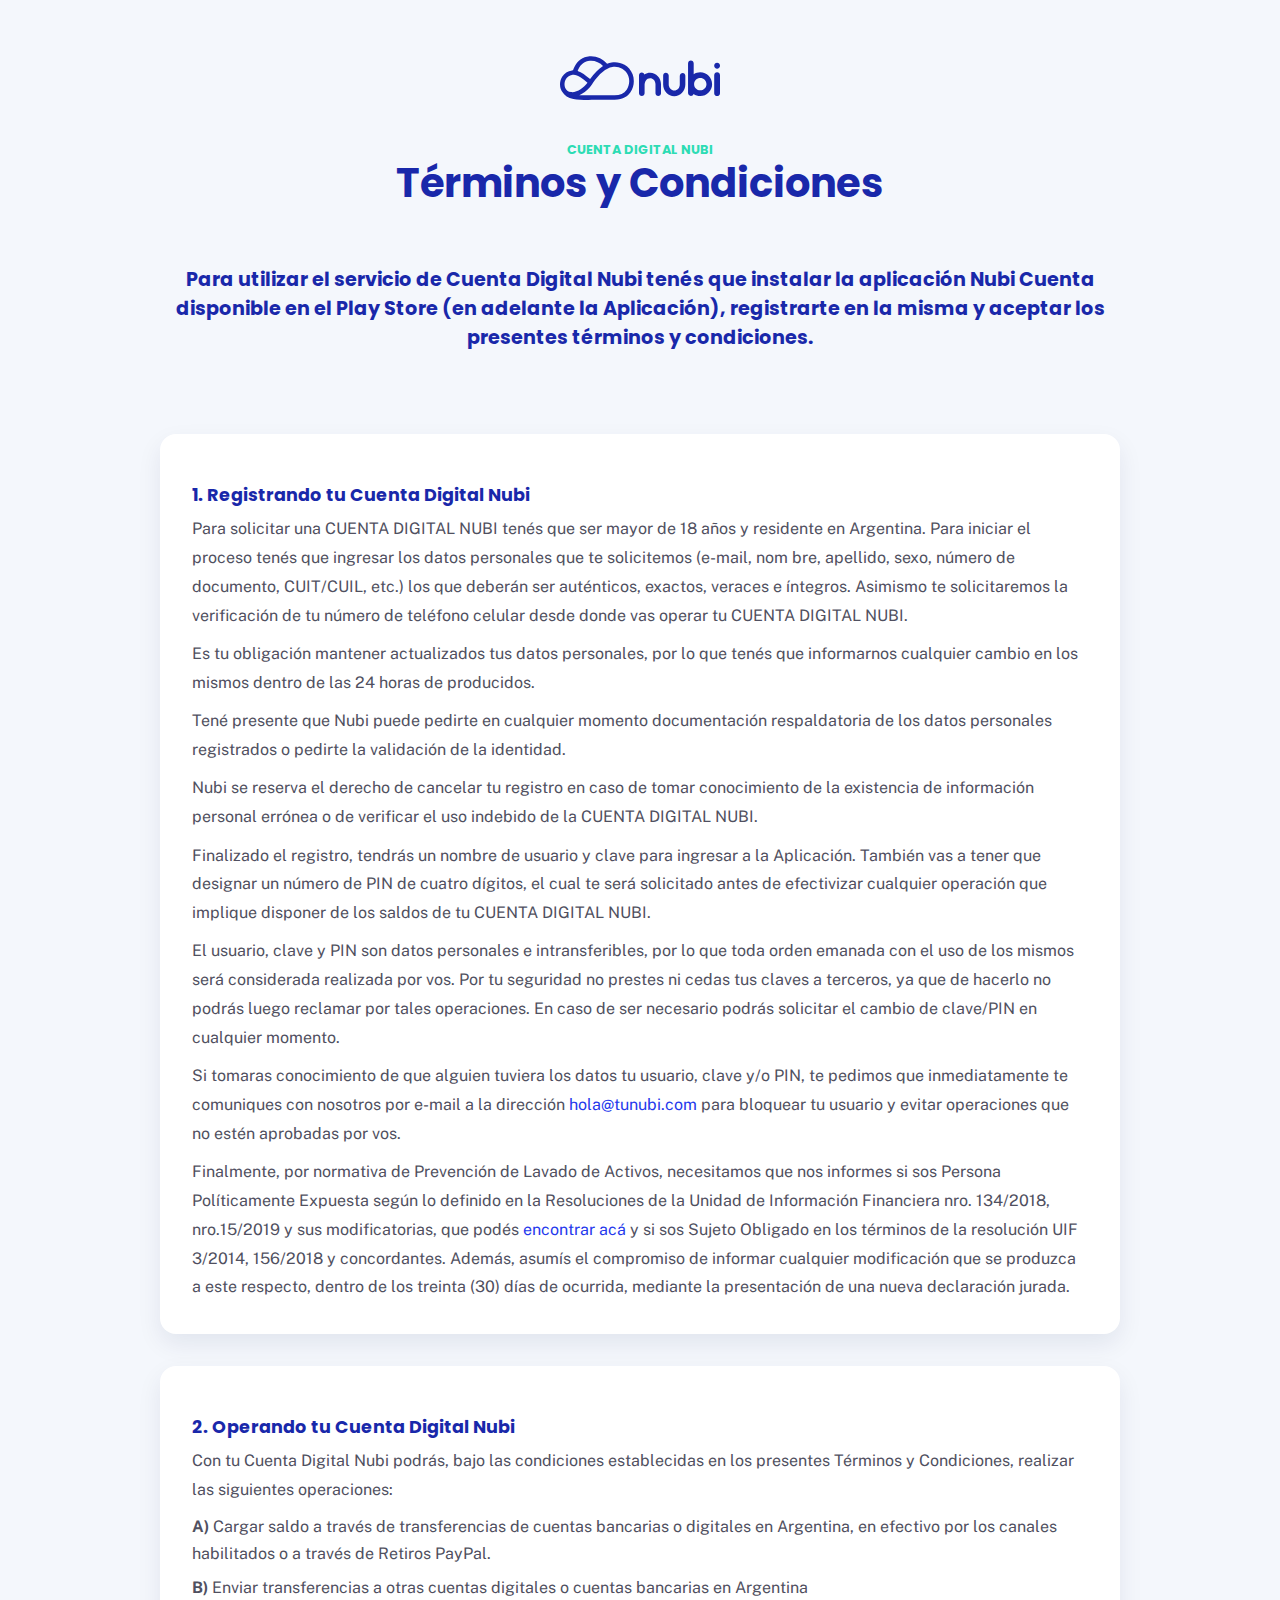
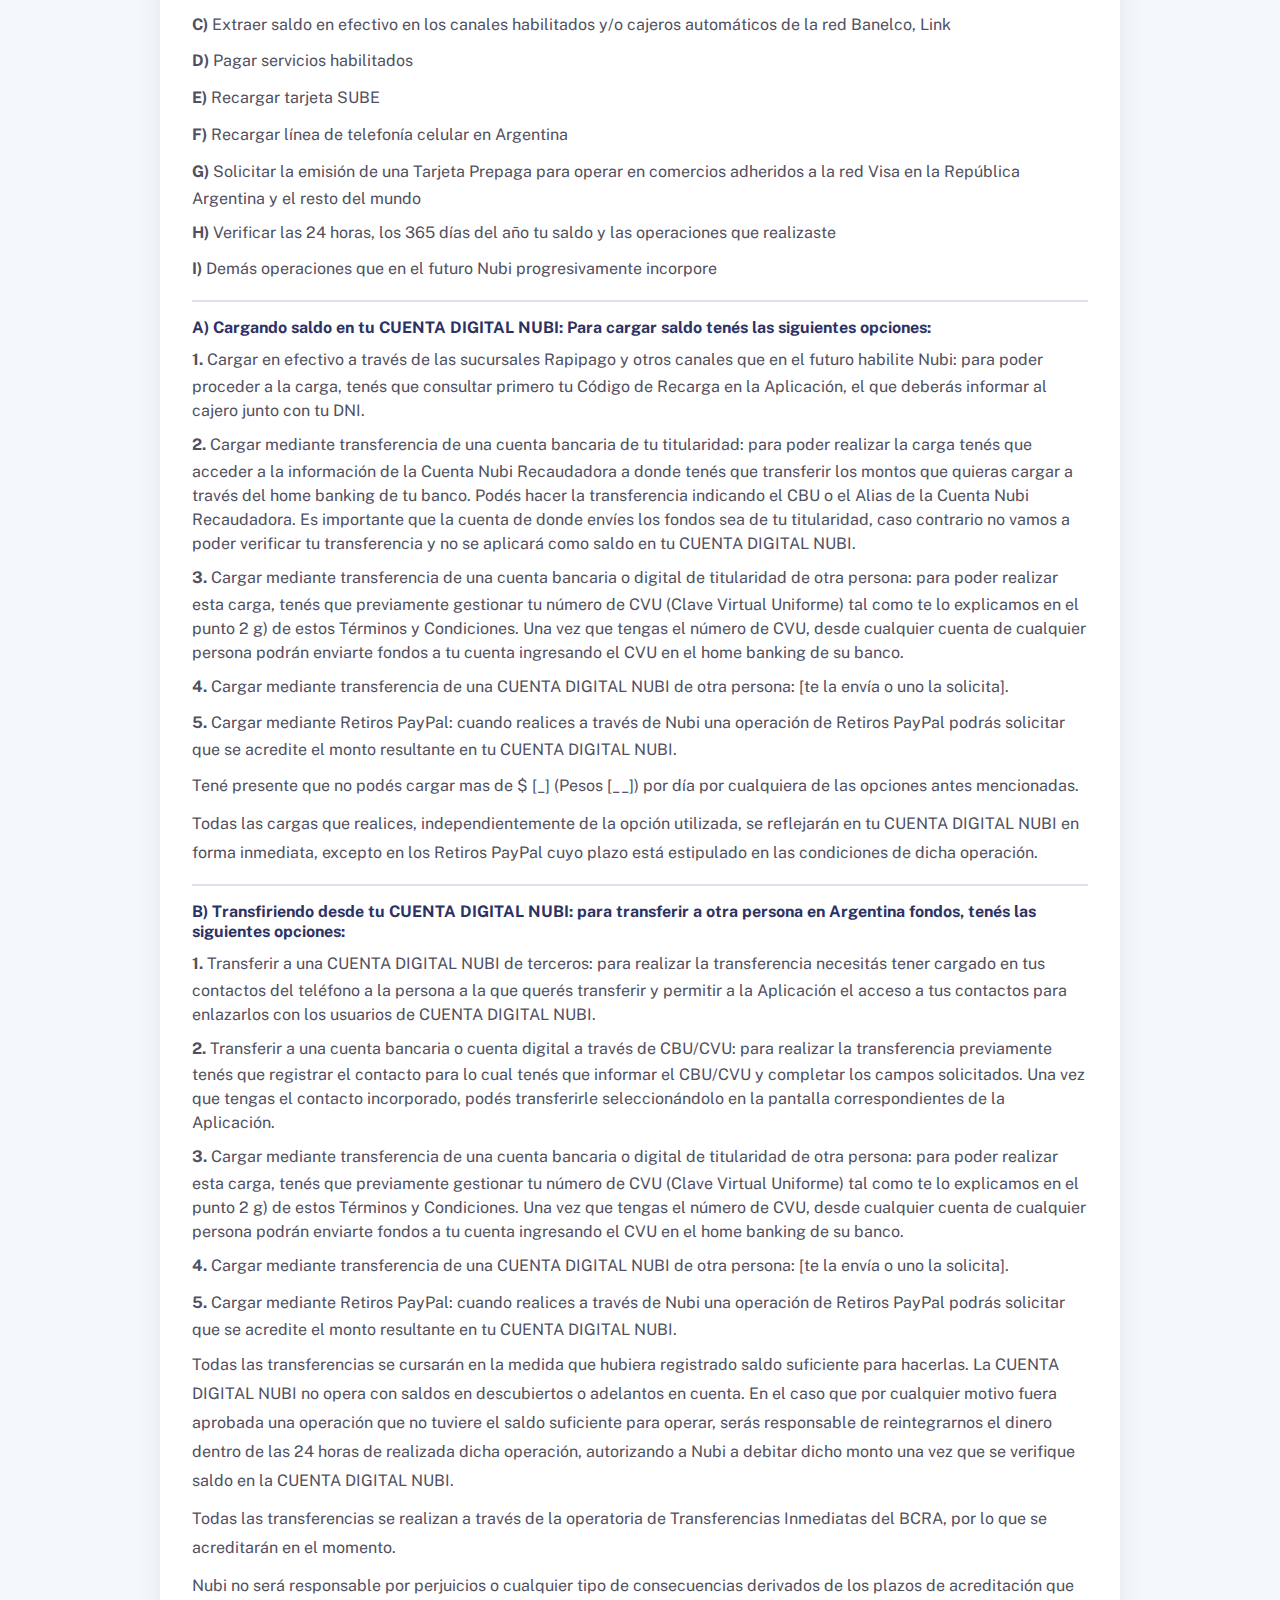
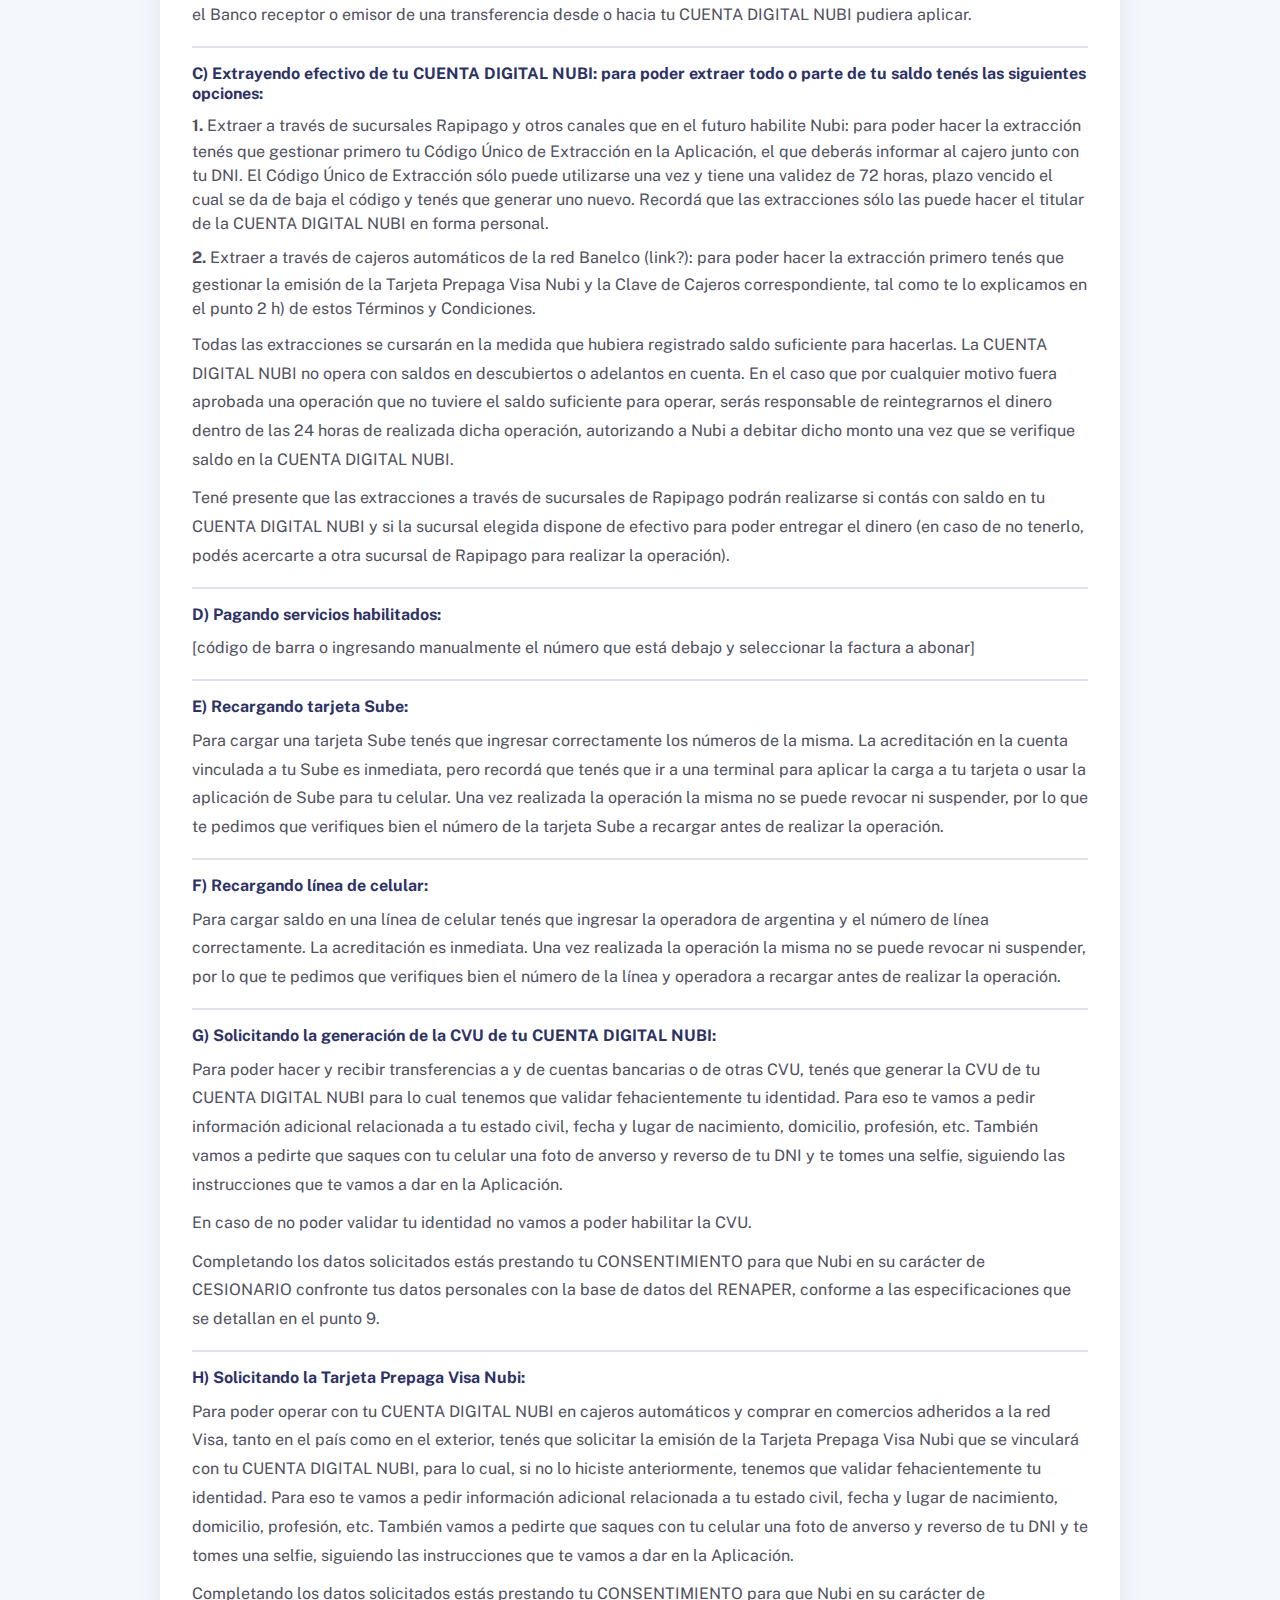
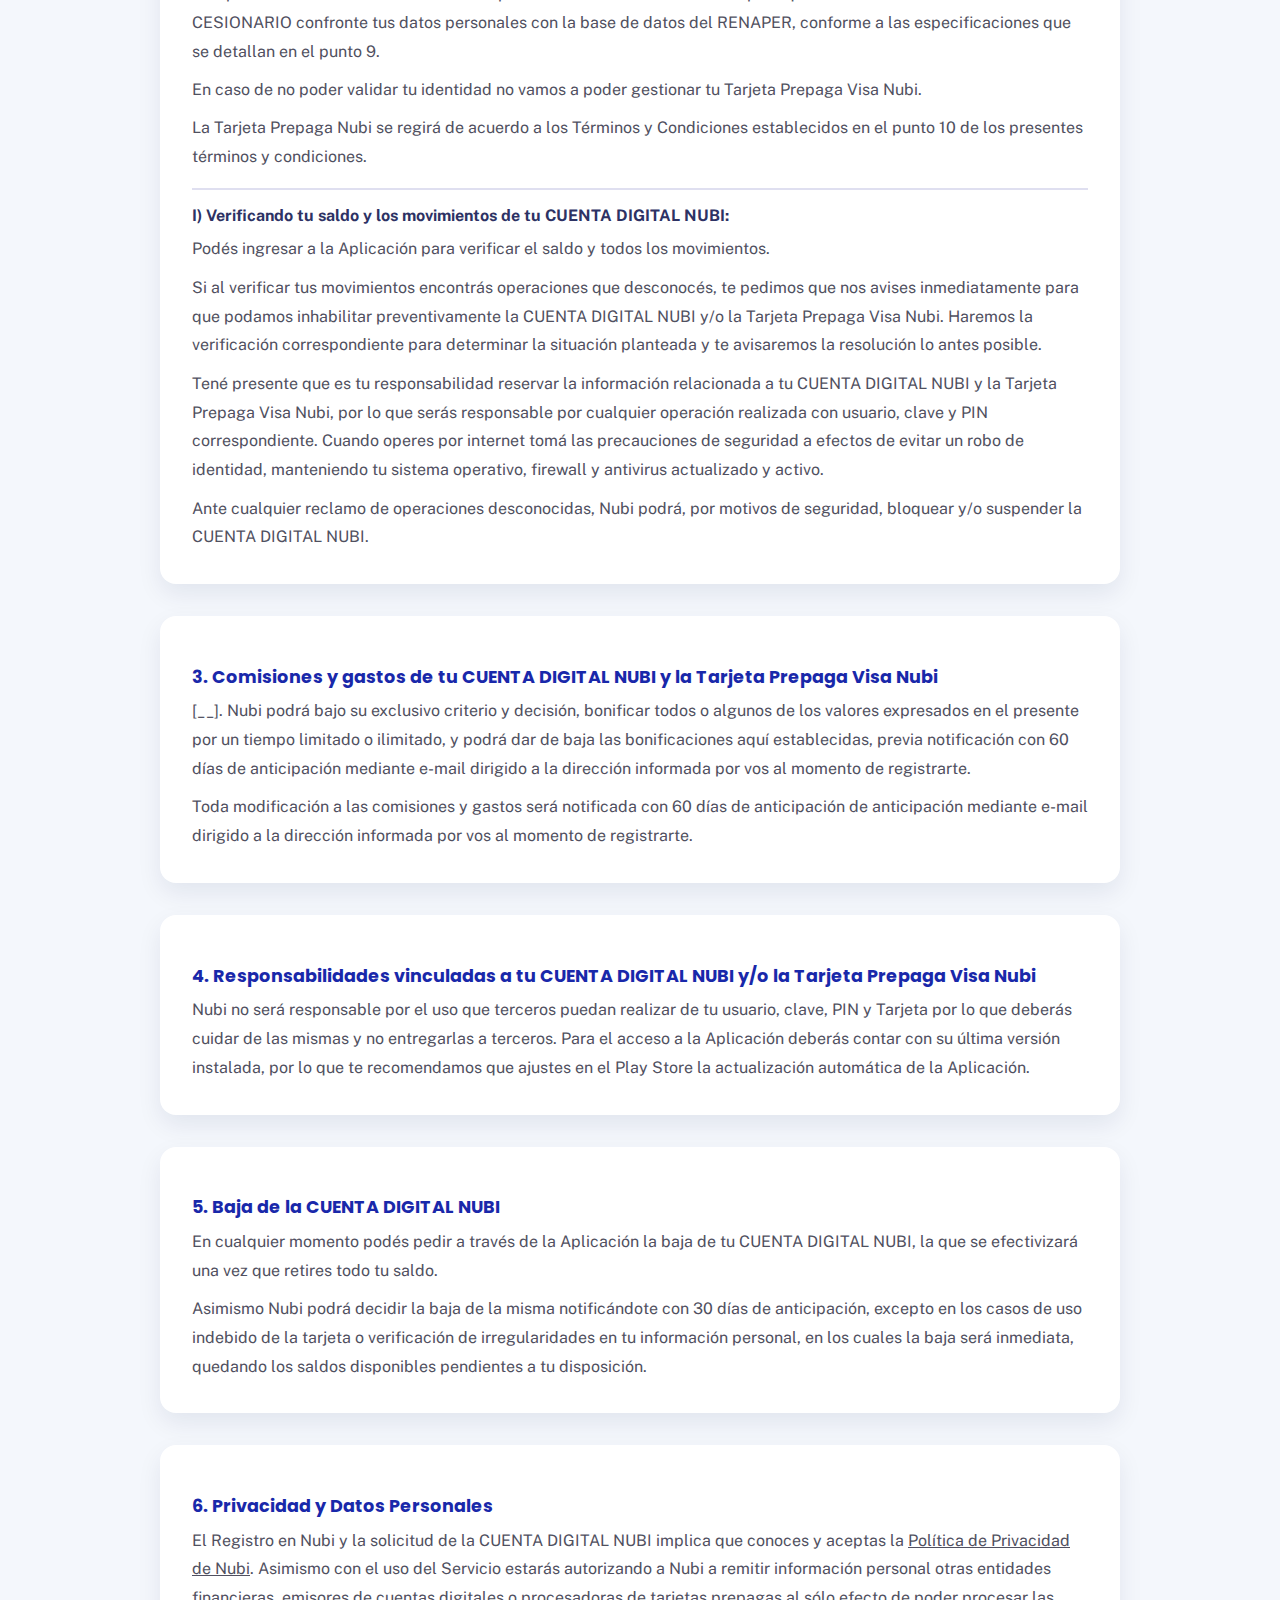
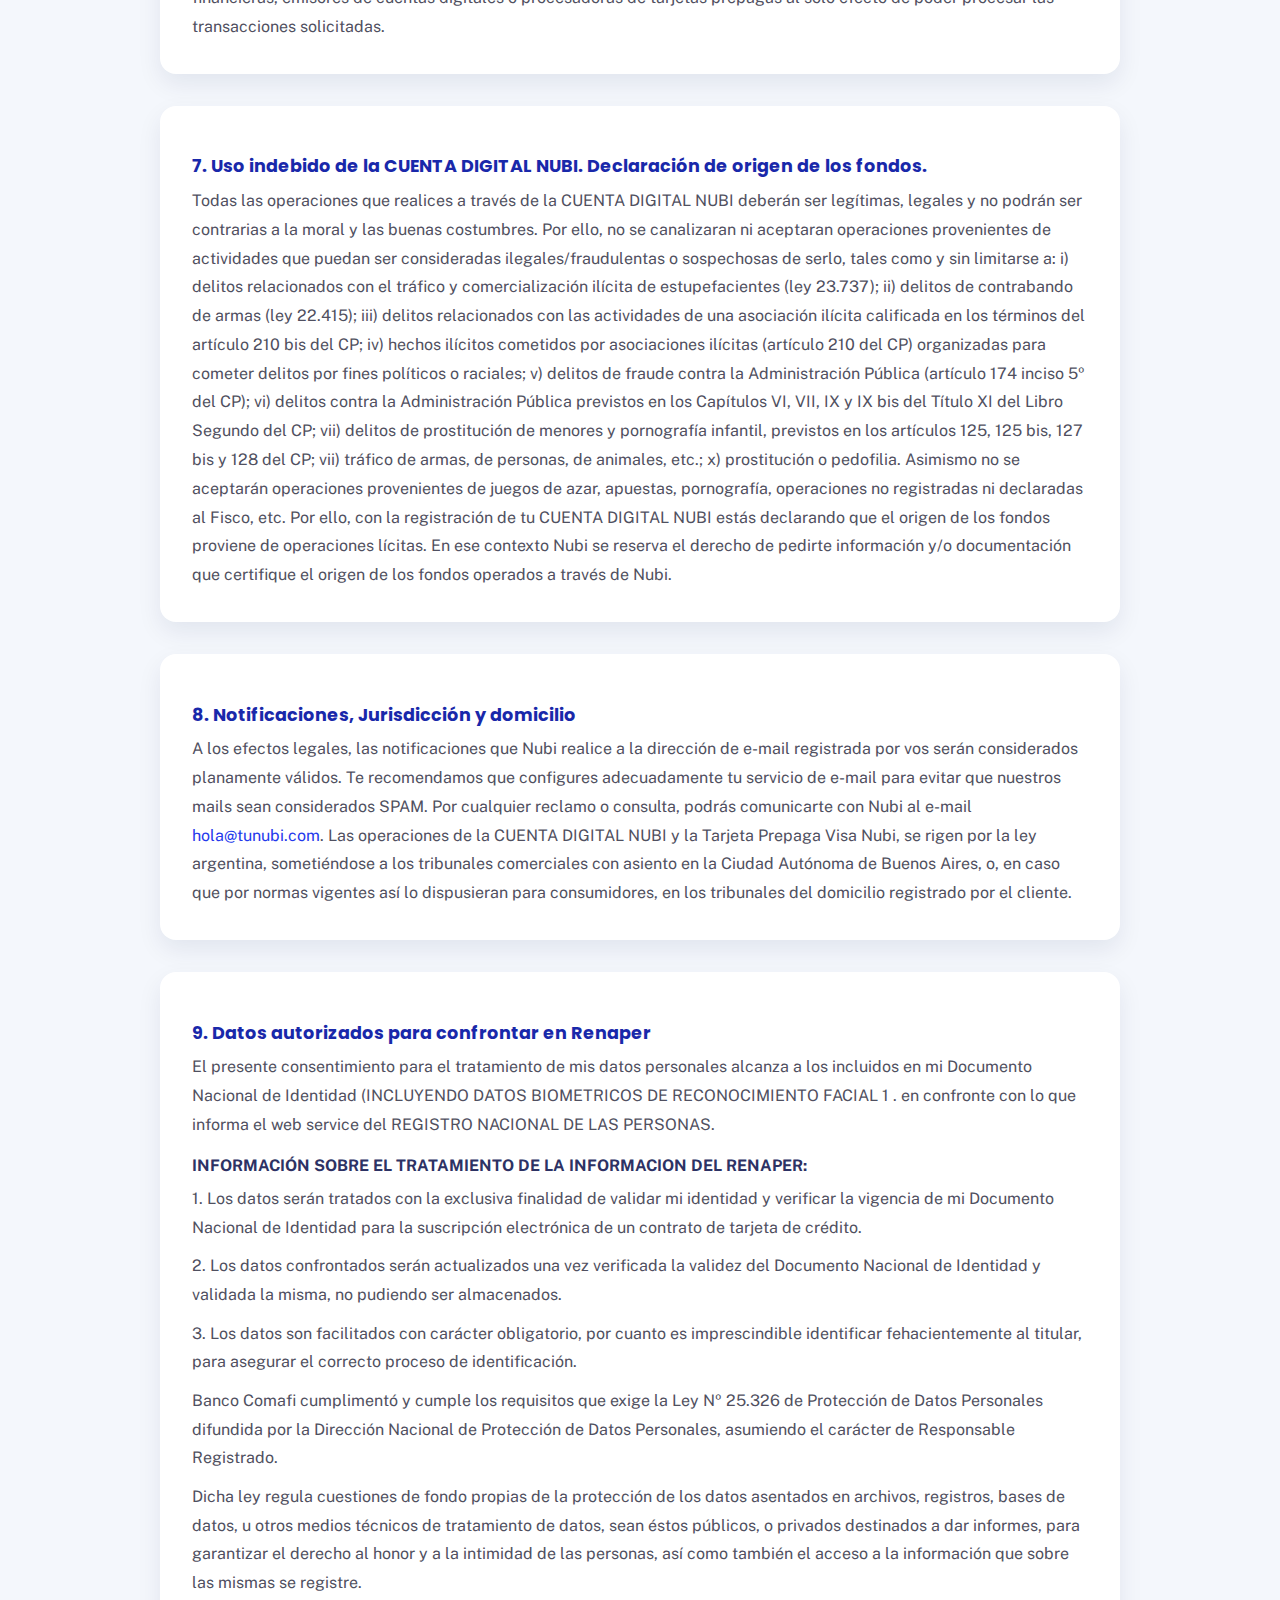
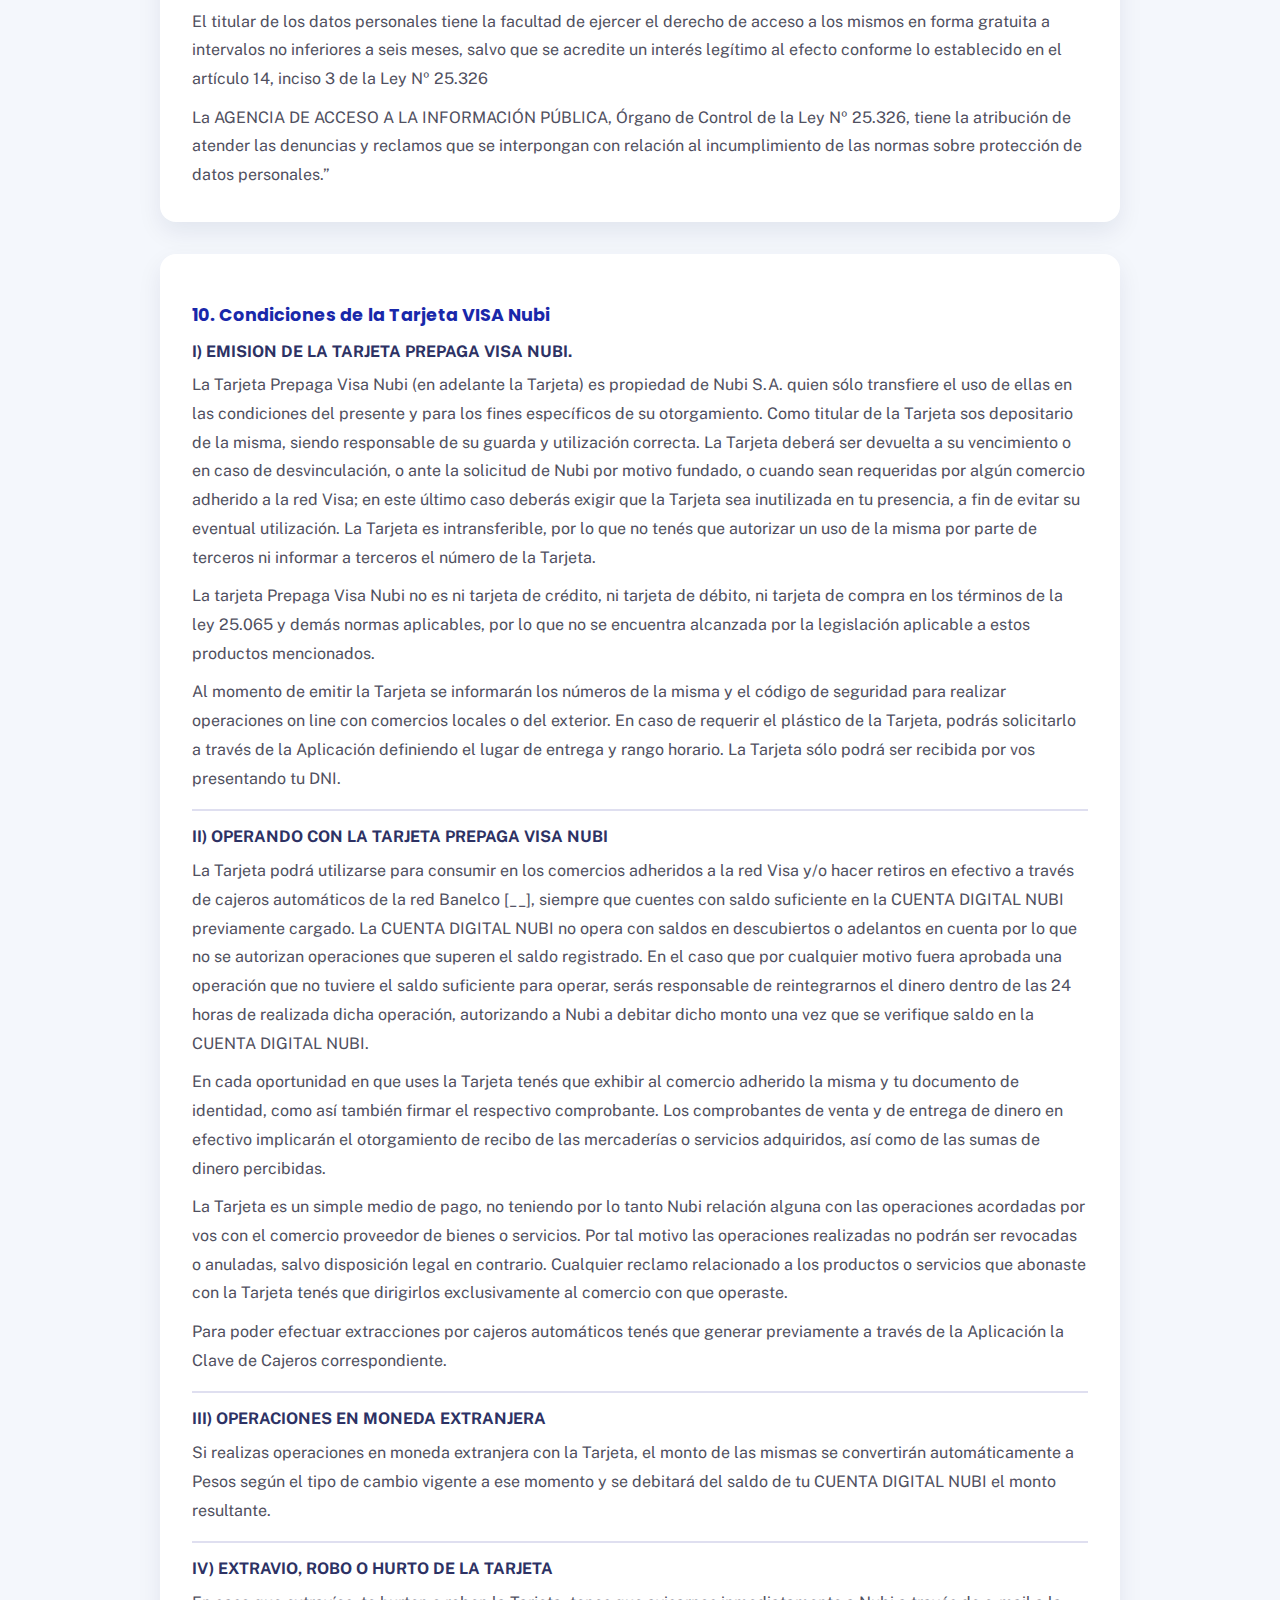
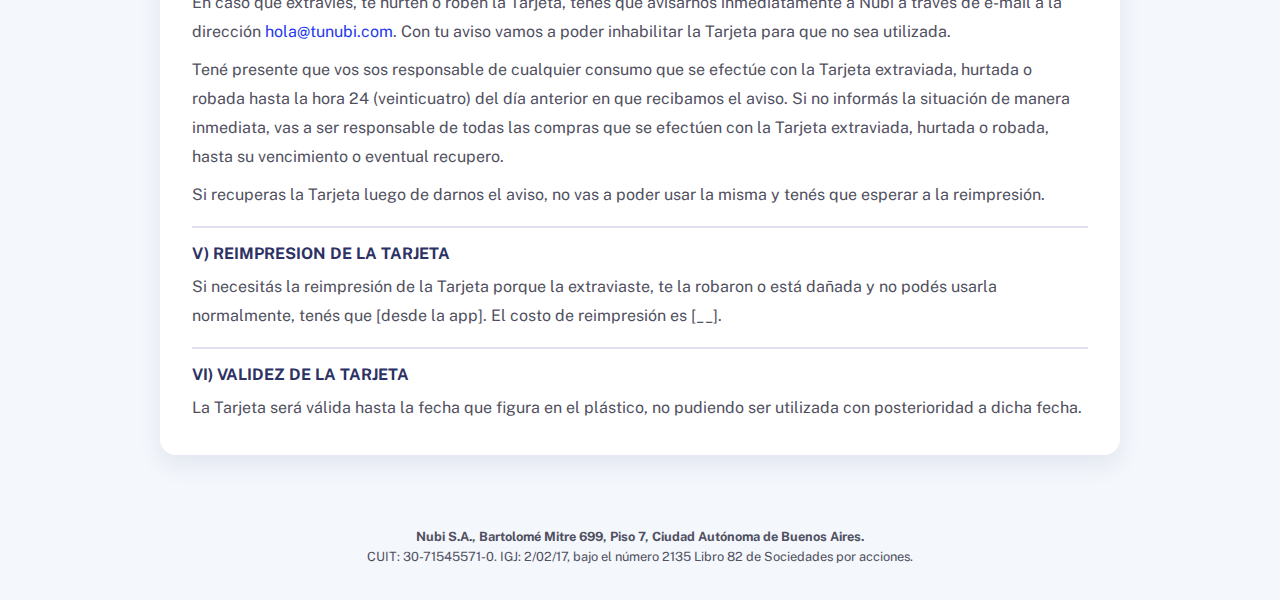
==== index.html @ 6bc90011 "Ajuste Link" ====
<!DOCTYPE html>
<!-- saved from url=(0033)https://www.tunubi.com/terms.html -->
<html lang="es">
	<head>
		<meta http-equiv="Content-Type" content="text/html; charset=UTF-8">
        <title>Nubi Cuenta: Términos &#38; Condiciones</title>
        <meta name="viewport" content="width=device-width, initial-scale=1">
        <meta property="og:title" content="Nubi Cuenta: Términos & Condiciones">
        <meta property="og:type" content="article">
        <meta property="og:url" content="https://nubicuenta.com/">
        <meta property="og:description" content="Nubi Cuenta. Los presentes términos y condiciones regulan tu relación con Nubi respecto de las operaciones de retiro y recarga de tus fondos en tu cuenta PayPal. Por favor lee bien las mismas antes de operar.">
        <link href="./styles.css" rel="stylesheet">
        <link rel="icon" type="image/ico" href="https://www.tunubi.com/assets/favicon.png">
    </head>
    <body>
        <div class="header">
            <div class="header-container">
                <img class="logo-nubi" src="img/nubi-logo.svg" alt="Nubi Cuenta">
                <h6>Cuenta Digital Nubi</h6>
                <h1>Términos y Condiciones</h1>
                <div class="span-intro">Para utilizar el servicio de Cuenta Digital Nubi tenés que instalar la aplicación Nubi Cuenta disponible en el Play Store (en adelante la Aplicación), registrarte en la misma y aceptar los presentes términos y condiciones.</div>
            </div>
        </div>
        <div class="contenido">                
            <h4>1. Registrando tu Cuenta Digital Nubi</h4>
            <p>Para solicitar una CUENTA DIGITAL NUBI ten&eacute;s que ser mayor de 18 a&ntilde;os y residente en Argentina. Para iniciar el proceso ten&eacute;s que ingresar los datos personales que te solicitemos (e-mail, nom bre, apellido, sexo, n&uacute;mero de documento, CUIT/CUIL, etc.) los que deber&aacute;n ser aut&eacute;nticos, exactos, veraces e &iacute;ntegros. Asimismo te solicitaremos la verificaci&oacute;n de tu n&uacute;mero de tel&eacute;fono celular desde donde vas operar tu CUENTA DIGITAL NUBI.&nbsp;</p>
            <p>Es tu obligaci&oacute;n mantener actualizados tus datos personales, por lo que ten&eacute;s que informarnos cualquier cambio en los mismos dentro de las 24 horas de producidos.&nbsp;</p>
            <p>Ten&eacute; presente que Nubi puede pedirte en cualquier momento documentaci&oacute;n respaldatoria de los datos personales registrados o pedirte la validaci&oacute;n de la identidad.&nbsp;</p>
            <p>Nubi se reserva el derecho de cancelar tu registro en caso de tomar conocimiento de la existencia de informaci&oacute;n personal err&oacute;nea o de verificar el uso indebido de la CUENTA DIGITAL NUBI.</p>
            <p>Finalizado el registro, tendr&aacute;s un nombre de usuario y clave para ingresar a la Aplicaci&oacute;n. Tambi&eacute;n vas a tener que designar un n&uacute;mero de PIN de cuatro d&iacute;gitos, el cual te ser&aacute; solicitado antes de efectivizar cualquier operaci&oacute;n que implique disponer de los saldos de tu CUENTA DIGITAL NUBI.&nbsp;</p>
            <p>El usuario, clave y PIN son datos personales e intransferibles, por lo que toda orden emanada con el uso de los mismos ser&aacute; considerada realizada por vos. Por tu seguridad no prestes ni cedas tus claves a terceros, ya que de hacerlo no podr&aacute;s luego reclamar por tales operaciones. En caso de ser necesario podr&aacute;s solicitar el cambio de clave/PIN en cualquier momento.&nbsp;</p>
            <p>Si tomaras conocimiento de que alguien tuviera los datos tu usuario, clave y/o PIN, te pedimos que inmediatamente te comuniques con nosotros por e-mail a la direcci&oacute;n <a href="mailto:hola@tunubi.com" target="_blank">hola@tunubi.com</a> para bloquear tu usuario y evitar operaciones que no est&eacute;n aprobadas por vos.</p>
            <p>Finalmente, por normativa de Prevención de Lavado de Activos, necesitamos que nos informes si sos Persona Políticamente Expuesta según lo definido en la Resoluciones de la Unidad de Información Financiera nro. 134/2018, nro.15/2019 y sus modificatorias, que podés <a href="http://servicios.infoleg.gob.ar/infolegInternet/anexos/315000-319999/316668/texact.htm" target="_blank">encontrar acá</a> y si sos Sujeto Obligado en los términos de la resolución UIF 3/2014, 156/2018 y concordantes. Además, asumís el compromiso de informar cualquier modificación que se produzca a este respecto, dentro de los treinta (30) días de ocurrida, mediante la presentación de una nueva declaración jurada.</p>
        </div>
        <div class="contenido">
            <h4>2. Operando tu Cuenta Digital Nubi</h4>

            <p>Con tu Cuenta Digital Nubi podr&aacute;s, bajo las condiciones establecidas en los presentes T&eacute;rminos y Condiciones, realizar las siguientes operaciones:&nbsp;</p>
            <ol>
                <li>
                    <span class="item-title">A) </span>Cargar saldo a trav&eacute;s de transferencias de cuentas bancarias o digitales en Argentina, en efectivo por los canales habilitados o a trav&eacute;s de Retiros PayPal. 
                </li>
                <li>
                    <span class="item-title">B) </span>Enviar transferencias a otras cuentas digitales o cuentas bancarias en Argentina 
                </li>
                <li>
                    <span class="item-title">C) </span>Extraer saldo en efectivo en los canales habilitados y/o cajeros autom&aacute;ticos de la red Banelco, Link
                </li>
                <li>
                    <span class="item-title">D) </span>Pagar servicios habilitados 
                </li>
                <li>
                    <span class="item-title">E) </span>Recargar tarjeta SUBE 
                </li>
                <li>
                    <span class="item-title">F) </span>Recargar l&iacute;nea de telefon&iacute;a celular en Argentina 
                </li>
                <li>
                    <span class="item-title">G) </span>Solicitar la emisi&oacute;n de una Tarjeta Prepaga para operar en comercios adheridos a la red Visa en la Rep&uacute;blica Argentina y el resto del mundo 
                </li>
                <li>
                    <span class="item-title">H) </span>Verificar las 24 horas, los 365 d&iacute;as del a&ntilde;o tu saldo y las operaciones que realizaste 
                </li>
                <li>
                    <span class="item-title">I) </span>Dem&aacute;s operaciones que en el futuro Nubi progresivamente incorpore 
                </li>
            </ol>
            <hr>
            <h5>A) Cargando saldo en tu CUENTA DIGITAL NUBI: Para cargar saldo tenés las siguientes opciones:</h5>
            <ol>
                <li>
                    <span class="item-title">1. </span>Cargar en efectivo a través de las sucursales Rapipago y otros canales que en el futuro habilite Nubi: para poder proceder a la carga, tenés que consultar primero tu Código de Recarga en la Aplicación, el que deberás informar al cajero junto con tu DNI. 
                </li>
                <li>
                    <span class="item-title">2. </span>Cargar mediante transferencia de una cuenta bancaria de tu titularidad: para poder realizar la carga tenés que acceder a la información de la Cuenta Nubi Recaudadora a donde tenés que transferir los montos que quieras cargar a través del home banking de tu banco. Podés hacer la transferencia indicando el CBU o el Alias de la Cuenta Nubi Recaudadora. Es importante que la cuenta de donde envíes los fondos sea de tu titularidad, caso contrario no vamos a poder verificar tu transferencia y no se aplicará como saldo en tu CUENTA DIGITAL NUBI.
                </li>
                <li>
                    <span class="item-title">3. </span>Cargar mediante transferencia de una cuenta bancaria o digital de titularidad de otra persona: para poder realizar esta carga, tenés que previamente gestionar tu número de CVU (Clave Virtual Uniforme) tal como te lo explicamos en el punto 2 g) de estos Términos y Condiciones. Una vez que tengas el número de CVU, desde cualquier cuenta de cualquier persona podrán enviarte fondos a tu cuenta ingresando el CVU en el home banking de su banco.
                </li>
                <li>
                    <span class="item-title">4. </span>Cargar mediante transferencia de una CUENTA DIGITAL NUBI de otra persona: [te la envía o uno la solicita].
                </li>
                <li>
                    <span class="item-title">5. </span>Cargar mediante Retiros PayPal: cuando realices a través de Nubi una operación de Retiros PayPal podrás solicitar que se acredite el monto resultante en tu CUENTA DIGITAL NUBI.
                </li>
            </ol>
            <p>Tené presente que no podés cargar mas de $ [_] (Pesos [__]) por día por cualquiera de las opciones antes mencionadas.
            </p>
            <p>Todas las cargas que realices, independientemente de la opción utilizada, se reflejarán en tu CUENTA DIGITAL NUBI en forma inmediata, excepto en los Retiros PayPal cuyo plazo está estipulado en las condiciones de dicha operación.
            </p>
            <hr>
            <h5>B) Transfiriendo desde tu CUENTA DIGITAL NUBI: para transferir a otra persona en Argentina fondos, tenés las siguientes opciones:</h5>
                <ol>
                    <li>
                        <span class="item-title">1. </span>Transferir a una CUENTA DIGITAL NUBI de terceros: para realizar la transferencia necesitás tener cargado en tus contactos del teléfono a la persona a la que querés transferir y permitir a la Aplicación el acceso a tus contactos para enlazarlos con los usuarios de CUENTA DIGITAL NUBI.
                    </li>
                    <li>
                        <span class="item-title">2. </span>Transferir a una cuenta bancaria o cuenta digital a través de CBU/CVU: para realizar la transferencia previamente tenés que registrar el contacto para lo cual tenés que informar el CBU/CVU y completar los campos solicitados. Una vez que tengas el contacto incorporado, podés transferirle seleccionándolo en la pantalla correspondientes de la Aplicación.
                    </li>
                    <li>
                        <span class="item-title">3. </span>Cargar mediante transferencia de una cuenta bancaria o digital de titularidad de otra persona: para poder realizar esta carga, tenés que previamente gestionar tu número de CVU (Clave Virtual Uniforme) tal como te lo explicamos en el punto 2 g) de estos Términos y Condiciones. Una vez que tengas el número de CVU, desde cualquier cuenta de cualquier persona podrán enviarte fondos a tu cuenta ingresando el CVU en el home banking de su banco.
                    </li>
                    <li>
                        <span class="item-title">4. </span>Cargar mediante transferencia de una CUENTA DIGITAL NUBI de otra persona: [te la envía o uno la solicita].
                    </li>
                    <li> 
                        <span class="item-title">5. </span>Cargar mediante Retiros PayPal: cuando realices a través de Nubi una operación de Retiros PayPal podrás solicitar que se acredite el monto resultante en tu CUENTA DIGITAL NUBI.
                    </li>
            </ol>
            <p>Todas las transferencias se cursarán en la medida que hubiera registrado saldo suficiente para hacerlas. La CUENTA DIGITAL NUBI no opera con saldos en descubiertos o adelantos en cuenta. En el caso que por cualquier motivo fuera aprobada una operación que no tuviere el saldo suficiente para operar, serás responsable de reintegrarnos el dinero dentro de las 24 horas de realizada dicha operación, autorizando a Nubi a debitar dicho monto una vez que se verifique saldo en la CUENTA DIGITAL NUBI.
            </p>
            <p>Todas las transferencias se realizan a través de la operatoria de Transferencias Inmediatas del BCRA, por lo que se acreditarán en el momento.  
            </p>
            <p>Nubi no será responsable por perjuicios o cualquier tipo de consecuencias derivados de los plazos de acreditación que el Banco receptor o emisor de una transferencia desde o hacia tu CUENTA DIGITAL NUBI pudiera aplicar. 
            </p>
            <hr>
            <h5>C) Extrayendo efectivo de tu CUENTA DIGITAL NUBI: para poder extraer todo o parte de tu saldo tenés las siguientes opciones:</h5>
                <ol>
                    <li>
                        <span class="item-title">1. </span>Extraer a través de sucursales Rapipago y otros canales que en el futuro habilite Nubi: para poder hacer la extracción tenés que gestionar primero tu Código Único de Extracción en la Aplicación, el que deberás informar al cajero junto con tu DNI. El Código Único de Extracción sólo puede utilizarse una vez y tiene una validez de 72 horas, plazo vencido el cual se da de baja el código y tenés que generar uno nuevo. Recordá que las extracciones sólo las puede hacer el titular de la CUENTA DIGITAL NUBI en forma personal.
                    </li>
                    <li>
                        <span class="item-title">2. </span>Extraer a través de cajeros automáticos de la red Banelco (link?): para poder hacer la extracción primero tenés que gestionar la emisión de la Tarjeta Prepaga Visa Nubi y la Clave de Cajeros correspondiente, tal como te lo explicamos en el punto 2 h) de estos Términos y Condiciones.
                    </li>
                </ol>
                <p>Todas las extracciones se cursarán en la medida que hubiera registrado saldo suficiente para hacerlas. La CUENTA DIGITAL NUBI no opera con saldos en descubiertos o adelantos en cuenta. En el caso que por cualquier motivo fuera aprobada una operación que no tuviere el saldo suficiente para operar, serás responsable de reintegrarnos el dinero dentro de las 24 horas de realizada dicha operación, autorizando a Nubi a debitar dicho monto una vez que se verifique saldo en la CUENTA DIGITAL NUBI.
                </p>
                <p>Tené presente que las extracciones a través de sucursales de Rapipago podrán realizarse si contás con saldo en tu CUENTA DIGITAL NUBI y si la sucursal elegida dispone de efectivo para poder entregar el dinero (en caso de no tenerlo, podés acercarte a otra sucursal de Rapipago para realizar la operación).
                </p>
            <hr>
            <h5>D) Pagando servicios habilitados:</h5>
                <p>[código de barra o ingresando manualmente el número que está debajo y seleccionar la factura a abonar]
                </p>
            <hr>
            <h5>E) Recargando tarjeta Sube:</h5>
                <p>Para cargar una tarjeta Sube tenés que ingresar correctamente los números de la misma. La acreditación en la cuenta vinculada a tu Sube es inmediata, pero recordá que tenés que ir a una terminal para aplicar la carga a tu tarjeta o usar la aplicación de Sube para tu celular. Una vez realizada la operación la misma no se puede revocar ni suspender, por lo que te pedimos que verifiques bien el número de la tarjeta Sube a recargar antes de realizar la operación. 
                </p>
            <hr>
            <h5>F) Recargando línea de celular:</h5>
                <p>Para cargar saldo en una línea de celular tenés que ingresar la operadora de argentina y el número de línea correctamente. La acreditación es inmediata. Una vez realizada la operación la misma no se puede revocar ni suspender, por lo que te pedimos que verifiques bien el número de la línea y operadora a recargar antes de realizar la operación.
                </p>
            <hr>
            <h5>G) Solicitando la generación de la CVU de tu CUENTA DIGITAL NUBI:</h5>
                <p>Para poder hacer y recibir transferencias a y de cuentas bancarias o de otras CVU, tenés que generar la CVU de tu CUENTA DIGITAL NUBI para lo cual tenemos que validar fehacientemente tu identidad. Para eso te vamos a pedir información adicional relacionada a tu estado civil, fecha y lugar de nacimiento, domicilio, profesión, etc. También vamos a pedirte que saques con tu celular una foto de anverso y reverso de tu DNI y te tomes una selfie, siguiendo las instrucciones que te vamos a dar en la Aplicación.
                </p>
                <p>En caso de no poder validar tu identidad no vamos a poder habilitar la CVU.
                </p>
                <p>Completando los datos solicitados estás prestando tu CONSENTIMIENTO para que Nubi en su carácter de CESIONARIO confronte tus datos personales con la base de datos del RENAPER, conforme a las especificaciones que se detallan en el punto 9.
                </p>
            <hr>
            <h5>H) Solicitando la Tarjeta Prepaga Visa Nubi:</h5>
                <p>Para poder operar con tu CUENTA DIGITAL NUBI en cajeros automáticos y comprar en comercios adheridos a la red Visa, tanto en el país como en el exterior, tenés que solicitar la emisión de la Tarjeta Prepaga Visa Nubi que se vinculará con tu CUENTA DIGITAL NUBI, para lo cual, si no lo hiciste anteriormente, tenemos que validar fehacientemente tu identidad. Para eso te vamos a pedir información adicional relacionada a tu estado civil, fecha y lugar de nacimiento, domicilio, profesión, etc. También vamos a pedirte que saques con tu celular una foto de anverso y reverso de tu DNI y te tomes una selfie, siguiendo las instrucciones que te vamos a dar en la Aplicación. 
                </p>
                <p>Completando los datos solicitados estás prestando tu CONSENTIMIENTO para que Nubi en su carácter de CESIONARIO confronte tus datos personales con la base de datos del RENAPER, conforme a las especificaciones que se detallan en el punto 9.
                </p>
                <p>En caso de no poder validar tu identidad no vamos a poder gestionar tu Tarjeta Prepaga Visa Nubi. 
                </p>
                <p>La Tarjeta Prepaga Nubi se regirá de acuerdo a los Términos y Condiciones establecidos en el punto 10 de los presentes términos y condiciones. 
                </p>
            <hr>
            <h5>I) Verificando tu saldo y los movimientos de tu CUENTA DIGITAL NUBI:</h5>
                <p>Podés ingresar a la Aplicación para verificar el saldo y todos los movimientos. 
                </p>
                <p>Si al verificar tus movimientos encontrás operaciones que desconocés, te pedimos que nos avises inmediatamente para que podamos inhabilitar preventivamente la CUENTA DIGITAL NUBI y/o la Tarjeta Prepaga Visa Nubi. Haremos la verificación correspondiente para determinar la situación planteada y te avisaremos la resolución lo antes posible.
                </p>
                <p>Tené presente que es tu responsabilidad reservar la información relacionada a tu CUENTA DIGITAL NUBI y la Tarjeta Prepaga Visa Nubi, por lo que serás responsable por cualquier operación realizada con usuario, clave y PIN correspondiente. Cuando operes por internet tomá las precauciones de seguridad a efectos de evitar un robo de identidad, manteniendo tu sistema operativo, firewall y antivirus actualizado y activo.
                </p>
                <p>Ante cualquier reclamo de operaciones desconocidas, Nubi podrá, por motivos de seguridad, bloquear y/o suspender la CUENTA DIGITAL NUBI.  
                </p>
        </div>
        <div class="contenido">
            <h4>3. Comisiones y gastos de tu CUENTA DIGITAL NUBI y la Tarjeta Prepaga Visa Nubi</h4>

            <p>[__]. Nubi podrá bajo su exclusivo criterio y decisión, bonificar todos o algunos de los valores expresados en el presente por un tiempo limitado o ilimitado, y podrá dar de baja las bonificaciones aquí establecidas, previa notificación con 60 días de anticipación mediante e-mail dirigido a la dirección informada por vos al momento de registrarte.</p>
            <p>Toda modificación a las comisiones y gastos será notificada con 60 días de anticipación de anticipación mediante e-mail dirigido a la dirección informada por vos al momento de registrarte.</p>
        </div>
        <div class="contenido">
            <h4>4. Responsabilidades vinculadas a tu CUENTA DIGITAL NUBI y/o la Tarjeta Prepaga Visa Nubi</h4>

            <p>Nubi no será responsable por el uso que terceros puedan realizar de tu usuario, clave, PIN y Tarjeta por lo que deberás cuidar de las mismas y no entregarlas a terceros. Para el acceso a la Aplicación deberás contar con su última versión instalada, por lo que te recomendamos que ajustes en el Play Store la actualización automática de la Aplicación.</p>
        </div>
        <div class="contenido">
            <h4>5. Baja de la CUENTA DIGITAL NUBI</h4>

            <p>En cualquier momento podés pedir a través de la Aplicación la baja de tu CUENTA DIGITAL NUBI, la que se efectivizará una vez que retires todo tu saldo.</p>
            <p>Asimismo Nubi podrá decidir la baja de la misma notificándote con 30 días de anticipación, excepto en los casos de uso indebido de la tarjeta o verificación de irregularidades en tu información personal, en los cuales la baja será inmediata, quedando los saldos disponibles pendientes a tu disposición.</p>
        </div>
        <div class="contenido">
            <h4>6. Privacidad y Datos Personales</h4>

            <p>El Registro en Nubi y la solicitud de la CUENTA DIGITAL NUBI implica que conoces y aceptas la <u>Política de Privacidad de Nubi</u>. Asimismo con el uso del Servicio estarás autorizando a Nubi a remitir información personal otras entidades financieras, emisores de cuentas digitales o procesadoras de tarjetas prepagas al sólo efecto de poder procesar las transacciones solicitadas. </p>
        </div>
        <div class="contenido">
            <h4>7. Uso indebido de la CUENTA DIGITAL NUBI. Declaración de origen de los fondos.</h4>

            <p>Todas las operaciones que realices a través de la CUENTA DIGITAL NUBI deberán ser legítimas, legales y no podrán ser contrarias a la moral y las buenas costumbres. Por ello, no se canalizaran ni aceptaran operaciones provenientes de actividades que puedan ser consideradas ilegales/fraudulentas o sospechosas de serlo, tales como y sin limitarse a: i) delitos relacionados con el tráfico y comercialización ilícita de estupefacientes (ley 23.737); ii) delitos de contrabando de armas (ley 22.415); iii) delitos relacionados con las actividades de una asociación ilícita calificada en los términos del artículo 210 bis del CP; iv) hechos ilícitos cometidos por asociaciones ilícitas (artículo 210 del CP) organizadas para cometer delitos por fines políticos o raciales; v) delitos de fraude contra la Administración Pública (artículo 174 inciso 5º del CP); vi) delitos contra la Administración Pública previstos en los Capítulos VI, VII, IX y IX bis del Título XI del Libro Segundo del CP; vii) delitos de prostitución de menores y pornografía infantil, previstos en los artículos 125, 125 bis, 127 bis y 128 del CP; vii) tráfico de armas, de personas, de animales, etc.; x) prostitución o pedofilia. Asimismo no se aceptarán operaciones provenientes de juegos de azar, apuestas, pornografía, operaciones no registradas ni declaradas al Fisco, etc. Por ello, con la registración de tu CUENTA DIGITAL NUBI estás declarando que el origen de los fondos proviene de operaciones lícitas. En ese contexto Nubi se reserva el derecho de pedirte información y/o documentación que certifique el origen de los fondos operados a través de Nubi.</p>
        </div>
        <div class="contenido">
            <h4>8. Notificaciones, Jurisdicción y domicilio</h4>

            <p>A los efectos legales, las notificaciones que Nubi realice a la dirección de e-mail registrada por vos serán considerados planamente válidos. Te recomendamos que configures adecuadamente tu servicio de e-mail para evitar que nuestros mails sean considerados SPAM. Por cualquier reclamo o consulta, podrás comunicarte con Nubi al e-mail <a href="mailto:hola@tunubi.com" target="_blank">hola@tunubi.com</a>. Las operaciones de la CUENTA DIGITAL NUBI y la Tarjeta Prepaga Visa Nubi, se rigen por la ley argentina, sometiéndose a los tribunales comerciales con asiento en la Ciudad Autónoma de Buenos Aires, o, en caso que por normas vigentes así lo dispusieran para consumidores, en los tribunales del domicilio registrado por el cliente.</p>
        </div>
        <div class="contenido">
            <h4>9. Datos autorizados para confrontar en Renaper</h4>

            <p>El presente consentimiento para el tratamiento de mis datos personales alcanza a los incluidos en mi Documento Nacional de Identidad (INCLUYENDO DATOS BIOMETRICOS DE RECONOCIMIENTO FACIAL 1 . en confronte con lo que informa el web service del REGISTRO NACIONAL DE LAS PERSONAS.</p>
            <h5>INFORMACIÓN SOBRE EL TRATAMIENTO DE LA INFORMACION DEL RENAPER:</h5>
            <p>1. Los datos serán tratados con la exclusiva finalidad de validar mi identidad y verificar la vigencia de mi Documento Nacional de Identidad para la suscripción electrónica de un contrato de tarjeta de crédito.</p>
            <p>2. Los datos confrontados serán actualizados una vez verificada la validez del Documento Nacional de Identidad y validada la misma, no pudiendo ser almacenados.</p>
            <p>3. Los datos son facilitados con carácter obligatorio, por cuanto es imprescindible identificar fehacientemente al titular, para asegurar el correcto proceso de identificación.</p>
            <p>Banco Comafi cumplimentó y cumple los requisitos que exige la Ley Nº 25.326 de Protección de Datos Personales difundida por la Dirección Nacional de Protección de Datos Personales, asumiendo el carácter de Responsable Registrado.</p>
            <p>Dicha ley regula cuestiones de fondo propias de la protección de los datos asentados en archivos, registros, bases de datos, u otros medios técnicos de tratamiento de datos, sean éstos públicos, o privados destinados a dar informes, para garantizar el derecho al honor y a la intimidad de las personas, así como también el acceso a la información que sobre las mismas se registre.</p>
            <p>El titular de los datos personales tiene la facultad de ejercer el derecho de acceso a los mismos en forma gratuita a intervalos no inferiores a seis meses, salvo que se acredite un interés legítimo al efecto conforme lo establecido en el artículo 14, inciso 3 de la Ley Nº 25.326</p>
            <p>La AGENCIA DE ACCESO A LA INFORMACIÓN PÚBLICA, Órgano de Control de la Ley Nº 25.326, tiene la atribución de atender las denuncias y reclamos que se interpongan con relación al incumplimiento de las normas sobre protección de datos personales.”</p>
        </div>
        <div class="contenido">
            <h4>10. Condiciones de la Tarjeta VISA Nubi</h4>

            <h5>I) EMISION DE LA TARJETA PREPAGA VISA NUBI.</h5>
            <p>La Tarjeta Prepaga Visa Nubi (en adelante la Tarjeta) es propiedad de Nubi S.A. quien sólo transfiere el uso de ellas en las condiciones del presente y para los fines específicos de su otorgamiento. Como titular de la Tarjeta sos depositario de la misma, siendo responsable de su guarda y utilización correcta. La Tarjeta deberá ser devuelta a su vencimiento o en caso de desvinculación, o ante la solicitud de Nubi por motivo fundado, o cuando sean requeridas por algún comercio adherido a la red Visa; en este último caso deberás exigir que la Tarjeta sea inutilizada en tu presencia, a fin de evitar su eventual utilización. La Tarjeta es intransferible, por lo que no tenés que autorizar un uso de la misma por parte de terceros ni informar a terceros el número de la Tarjeta.</p>
            <p>La tarjeta Prepaga Visa Nubi no es ni tarjeta de crédito, ni tarjeta de débito, ni tarjeta de compra en los términos de la ley 25.065 y demás normas aplicables, por lo que no se encuentra alcanzada por la legislación aplicable a estos productos mencionados.</p>
            <p>Al momento de emitir la Tarjeta se informarán los números de la misma y el código de seguridad para realizar operaciones on line con comercios locales o del exterior. En caso de requerir el plástico de la Tarjeta, podrás solicitarlo a través de la Aplicación definiendo el lugar de entrega y rango horario. La Tarjeta sólo podrá ser recibida por vos presentando tu DNI.</p>
            <hr>
            <h5>II) OPERANDO CON LA TARJETA PREPAGA VISA NUBI</h5>
            <p>La Tarjeta podrá utilizarse para consumir en los comercios adheridos a la red Visa y/o hacer retiros en efectivo a través de cajeros automáticos de la red Banelco [__], siempre que cuentes con saldo suficiente en la CUENTA DIGITAL NUBI previamente cargado. La CUENTA DIGITAL NUBI no opera con saldos en descubiertos o adelantos en cuenta por lo que no se autorizan operaciones que superen el saldo registrado. En el caso que por cualquier motivo fuera aprobada una operación que no tuviere el saldo suficiente para operar, serás responsable de reintegrarnos el dinero dentro de las 24 horas de realizada dicha operación, autorizando a Nubi a debitar dicho monto una vez que se verifique saldo en la CUENTA DIGITAL NUBI.</p>
            <p>En cada oportunidad en que uses la Tarjeta tenés que exhibir al comercio adherido la misma y tu documento de identidad, como así también firmar el respectivo comprobante. Los comprobantes de venta y de entrega de dinero en efectivo implicarán el otorgamiento de recibo de las mercaderías o servicios adquiridos, así como de las sumas de dinero percibidas.</p>
            <p>La Tarjeta es un simple medio de pago, no teniendo por lo tanto Nubi relación alguna con las operaciones acordadas por vos con el comercio proveedor de bienes o servicios. Por tal motivo las operaciones realizadas no podrán ser revocadas o anuladas, salvo disposición legal en contrario. Cualquier reclamo relacionado a los productos o servicios que abonaste con la Tarjeta tenés que dirigirlos exclusivamente al comercio con que operaste.</p>
            <p>Para poder efectuar extracciones por cajeros automáticos tenés que generar previamente a través de la Aplicación la Clave de Cajeros correspondiente.</p>
            <hr>
            <h5>III) OPERACIONES EN MONEDA EXTRANJERA</h5>
            <p>Si realizas operaciones en moneda extranjera con la Tarjeta, el monto de las mismas se convertirán automáticamente a Pesos según el tipo de cambio vigente a ese momento y se debitará del saldo de tu CUENTA DIGITAL NUBI el monto resultante.</p>
            <hr>
            <h5>IV) EXTRAVIO, ROBO O HURTO DE LA TARJETA</h5>
            <p>En caso que extravíes, te hurten o roben la Tarjeta, tenes que avisarnos inmediatamente a Nubi a través de e-mail a la dirección <a href="mailto:hola@tunubi.com" target="_blank">hola@tunubi.com</a>. Con tu aviso vamos a poder inhabilitar la Tarjeta para que no sea utilizada.</p>
            <p>Tené presente que vos sos responsable de cualquier consumo que se efectúe con la Tarjeta extraviada, hurtada o robada hasta la hora 24 (veinticuatro) del día anterior en que recibamos el aviso. Si no informás la situación de manera inmediata, vas a ser responsable de todas las compras que se efectúen con la Tarjeta extraviada, hurtada o robada, hasta su vencimiento o eventual recupero. </p>
            <p>Si recuperas la Tarjeta luego de darnos el aviso, no vas a poder usar la misma y tenés que esperar a la reimpresión.</p>
            <hr>
            <h5>V) REIMPRESION DE LA TARJETA</h5>
            <p>Si necesitás la reimpresión de la Tarjeta porque la extraviaste, te la robaron o está dañada y no podés usarla normalmente, tenés que [desde la app]. El costo de reimpresión es [__].</p>
            <hr>
            <h5>VI) VALIDEZ DE LA TARJETA</h5>
            <p>La Tarjeta será válida hasta la fecha que figura en el plástico, no pudiendo ser utilizada con posterioridad a dicha fecha.</p>
    </div>
    <div class="footer">
                <p>
                    <b>Nubi S.A., Bartolomé Mitre 699, Piso 7, Ciudad Autónoma de Buenos Aires.</b>
                    <br>CUIT: 30-71545571-0. IGJ: 2/02/17, bajo el número 2135 Libro 82 de Sociedades por acciones.
                </p>
    </div>
    </body>
</html>
---- styles.css ----
/*@import url(https://fonts.googleapis.com/css?family=Roboto:400,700|Rubik:700);*/
@import url('https://fonts.googleapis.com/css?family=Poppins:500,700|Public+Sans:400,700&display=swap');

::-webkit-input-placeholder {
color: #c8c8c8
}

:-moz-placeholder {
color: #c8c8c8;
opacity: 1
}
::-moz-placeholder {
color: #c8c8c8;
opacity: 1
}
:-ms-input-placeholder {
color: #c8c8c8
}
::-ms-clear {
display: none
}

* {
box-sizing: border-box;
font-family: 'Public Sans', sans-serif;
font-weight: 400;
margin: 0;
padding: 0;
}

body {
background-color: white;
overflow-x: hidden;
font-size: 16px;
color: #505060;
background-color: #F4F7FC;
}

a, button, li, p, span {
line-height: 1.8em;
margin: 0
}

p {
margin-top: 0.6em;
}

h1,h2,h3,h4,h5,h6 {
font-family: Poppins, sans-serif;
color: #2d3264;
font-weight: 700;
line-height: 1.25em;
margin: 0
}

li,ol {
list-style-type: none;
line-height: 1.5em;
margin-top: 0.5em;
}

h1 {
font-size: 2.5em;
color: #1928AA;
}

h4 {
font-size: 1.1em;
color: #1928AA;
margin-top: 1em;
}

h5 {
font-family: 'Public Sans', sans-serif;
font-size: 1em;
margin-top: 1em;
}

b {
font-weight: 700;
}

h6 {
text-transform: uppercase;
color: #2DDCB4;
font-size: 0.8em;
margin-top: 0.5em;
}

hr {
border: 0.5px solid #DFDFF0;
margin: 1em 0;
}

.span-intro {
font-family: Poppins;
font-size: 1.2em;
color: #1928AA;
font-weight: 700;
line-height: 1.5em;
margin: 3em auto;
text-align: center
}

.item-title {
font-weight: 700
}

.header {
background-color: #F4F7FC;
display: -ms-flexbox;
display: flex;
flex-direction: column;
justify-content: center;
align-content: center;
padding: 24px;
text-align: center;
width: 100%;
}

.header-container {
margin: auto;
max-width: 960px;
}

.contenido {
max-width: 960px;
width: 100%;
margin: auto;
padding: 2em;
border-radius: 16px;
background-color: #fff;
box-shadow: 0px 10px 24px rgba(10,20,80,0.08);
margin-bottom: 2em;
}

.logo-nubicuenta {
width: 560px;
max-width: 90%;
margin: 0 auto;
position: relative
}

.logo-nubi {
width: 160px;
max-width: 90%;
margin: 2em auto;
position: relative
}

.line-separator-green {
background-color: #5affc8;
content: '';
display: block;
height: 2px;
margin-bottom: 16px;
margin-top: 12px;
width: 100%
}

.footer {
text-align: center;
padding: 2em;
margin: auto;
max-width: 1220px;
}

.footer p {
font-size: 0.8em;
line-height: 1.6em;
}

a {
text-decoration: none;
color: #2439EC;
transition: color 0.25s;
}

a:hover {
color: #2DDCB4;
border-bottom: 2px solid;
}

@media (max-width: 420px) {
body {
font-size: 0.9em;
}

h1 {
font-size: 1.5em;
}

.span-intro {
font-size: 1em;
}

h4{
font-size: 1.25em;
margin-top: 1.1em;
}
    
.contenido {
border-radius: 0px;
padding: 1em;
margin-bottom: 1em;
}
    
.span-intro {
margin: 2em auto 0em;
}
    
.footer {
padding: 0.6em;
}
}
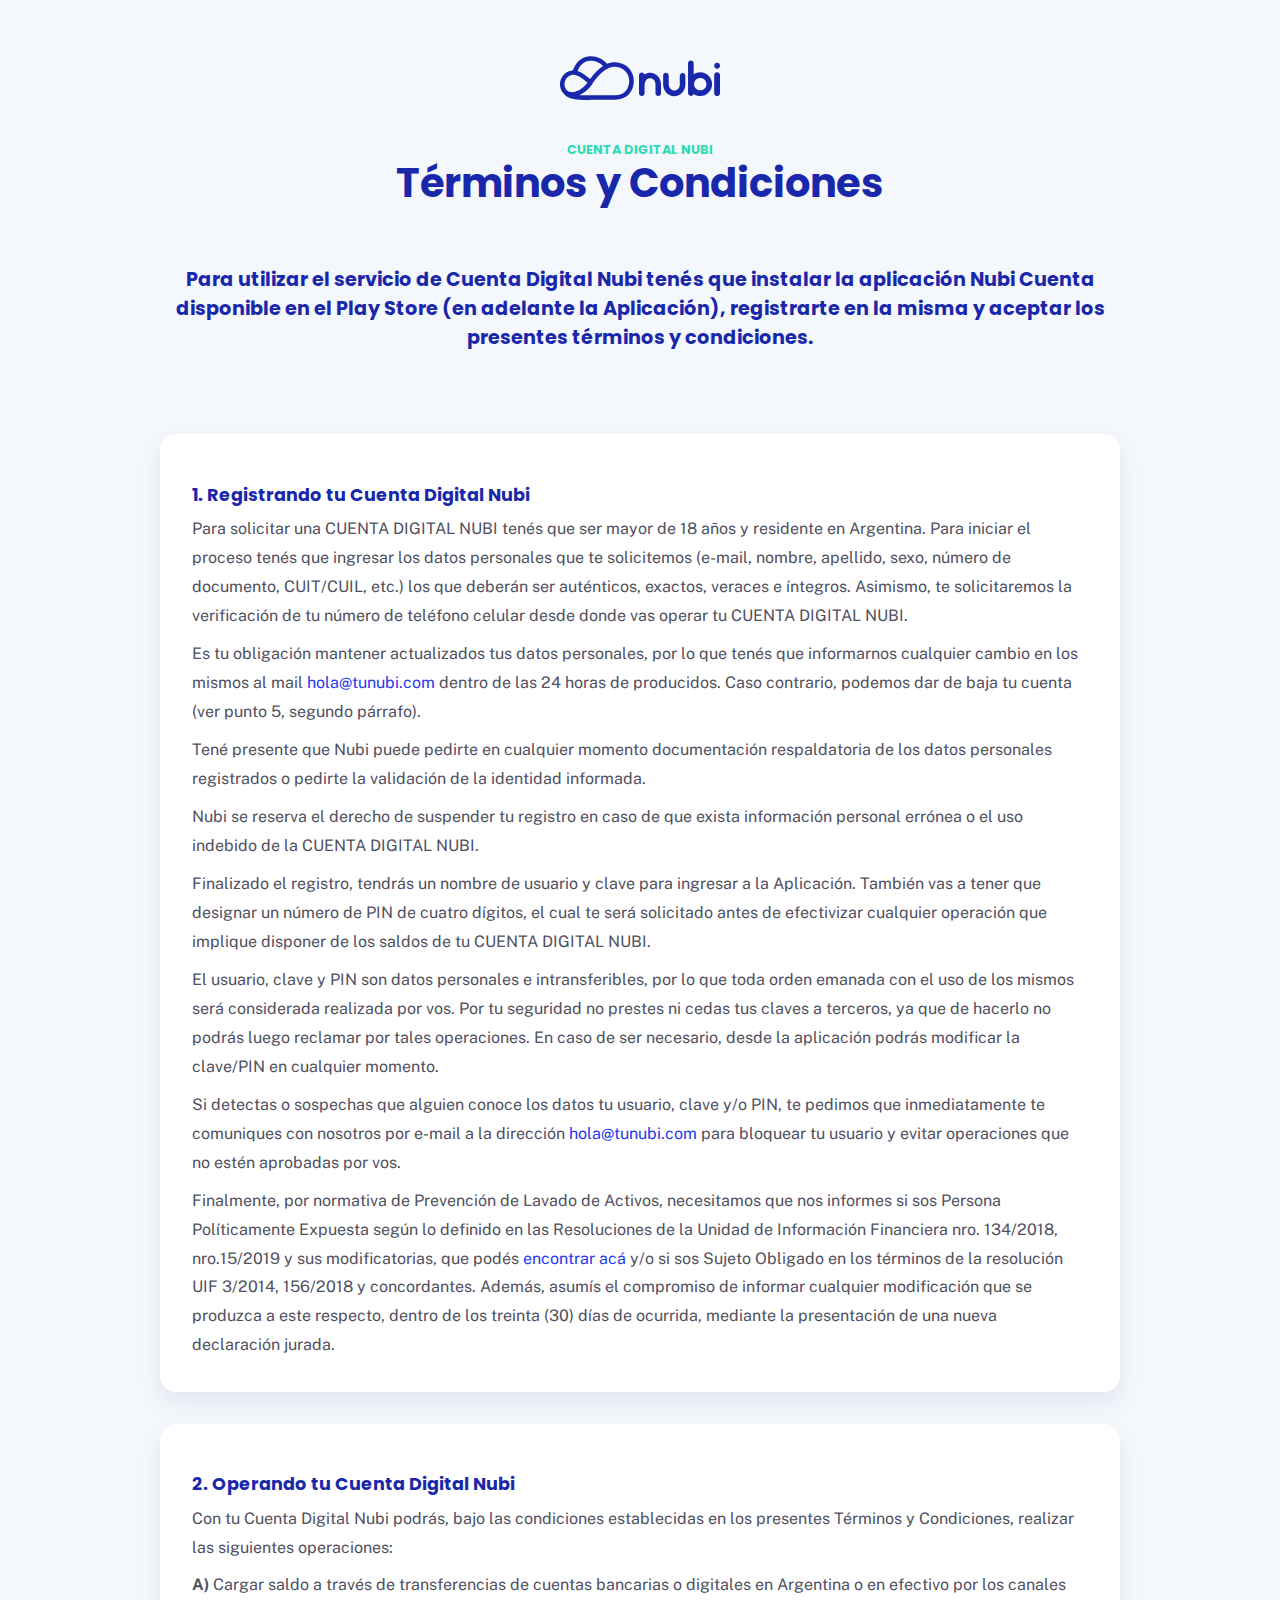
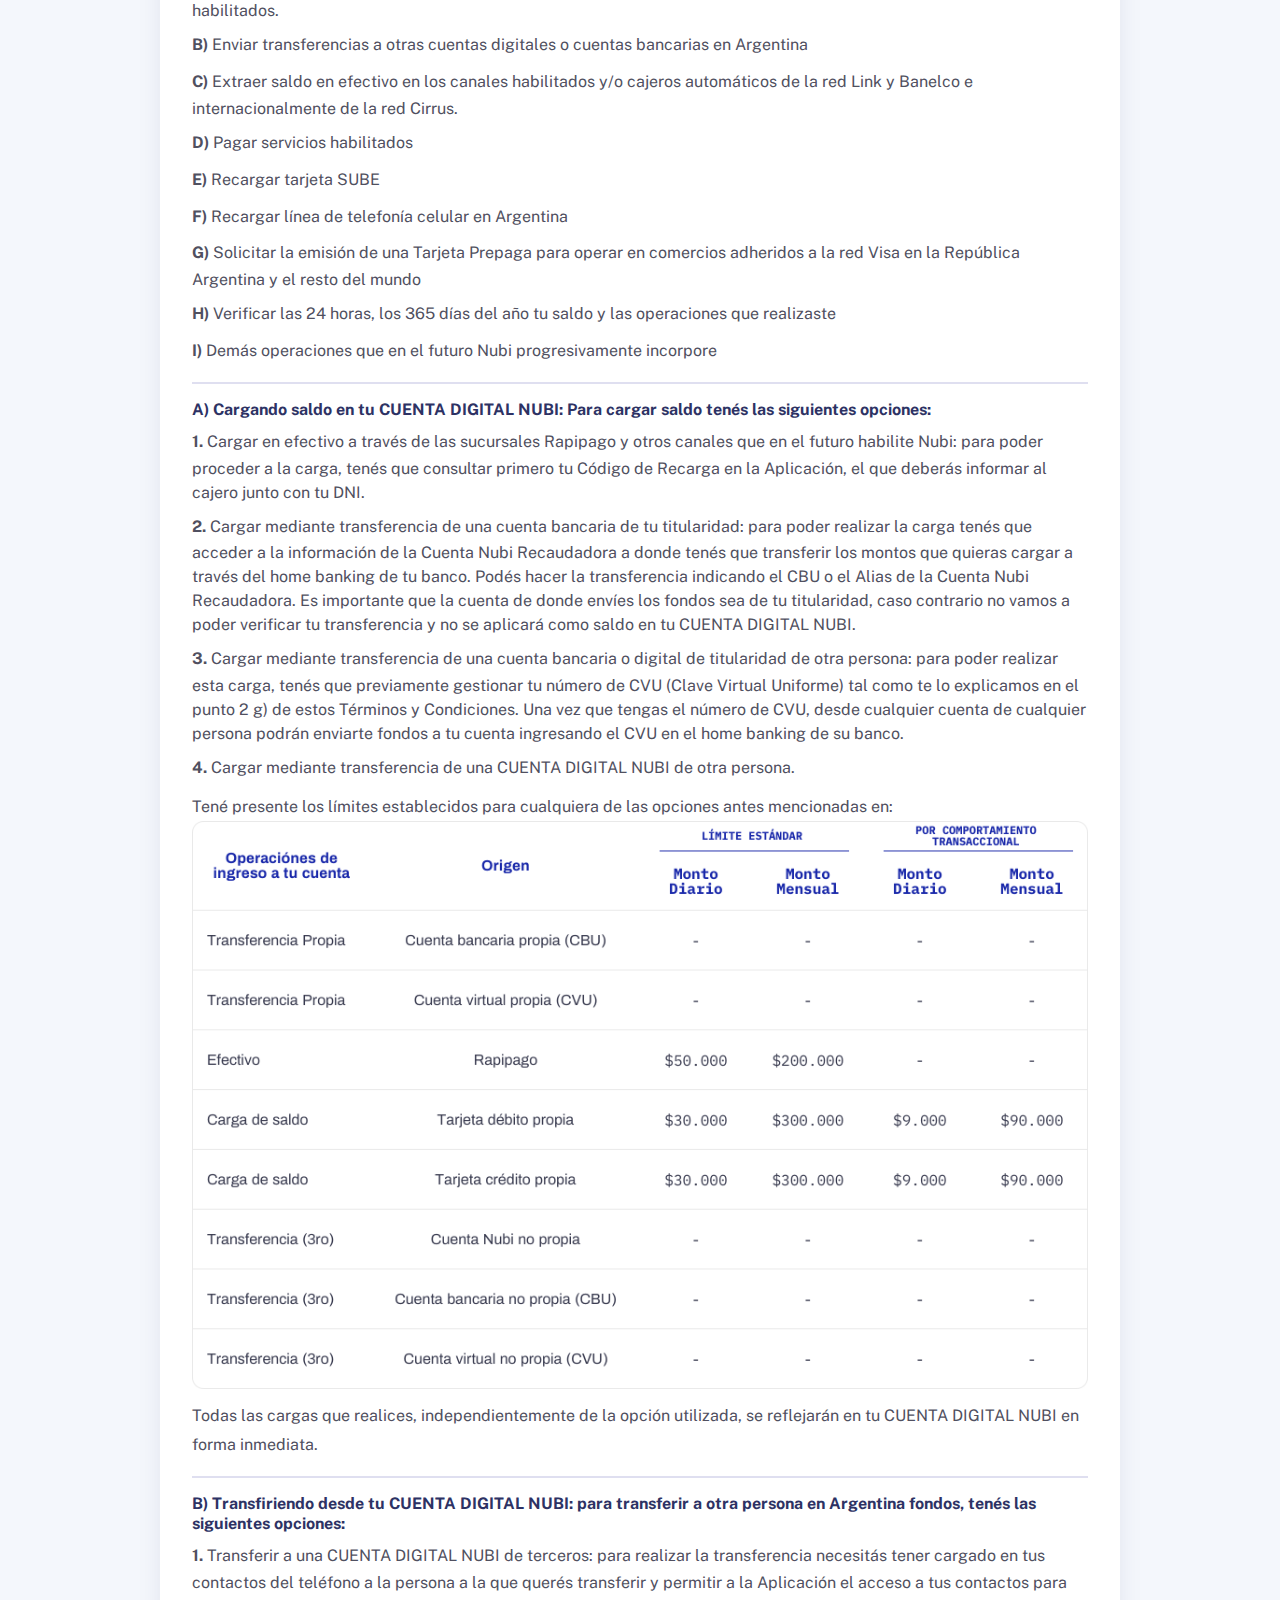
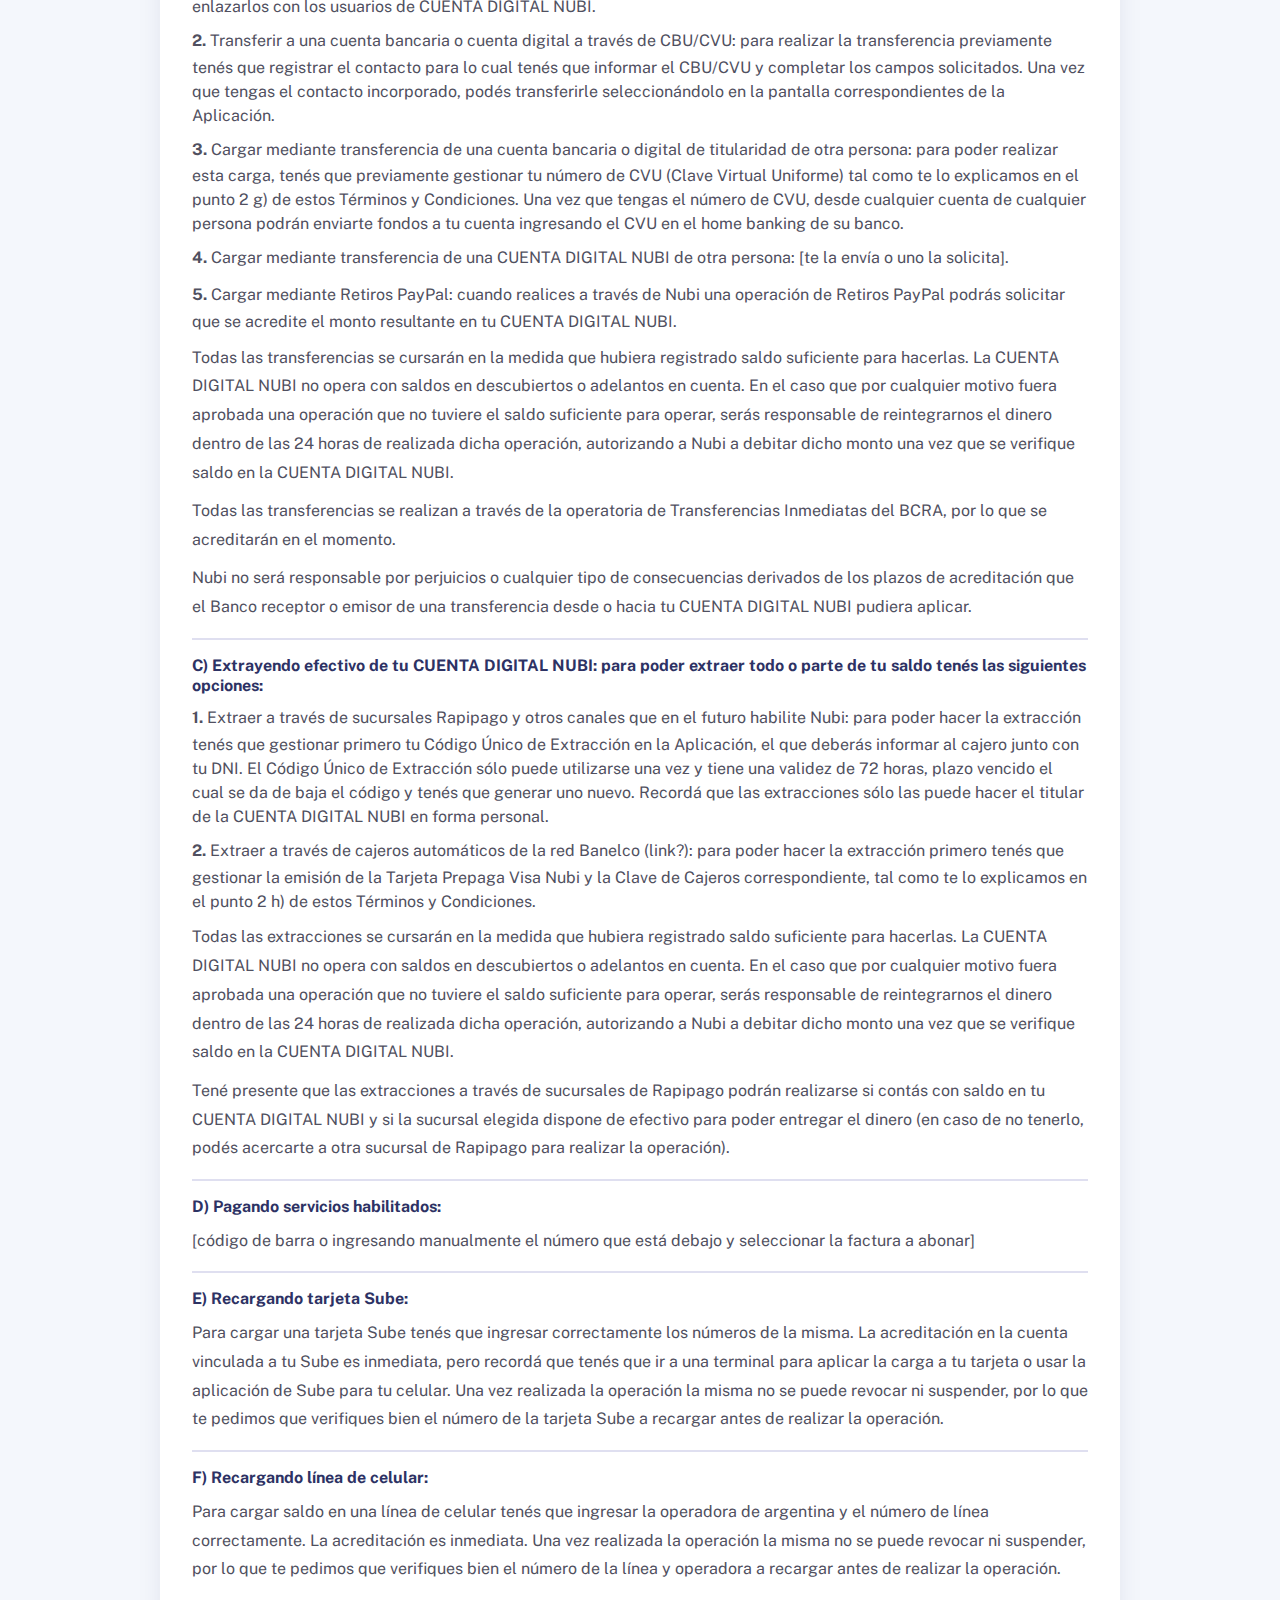
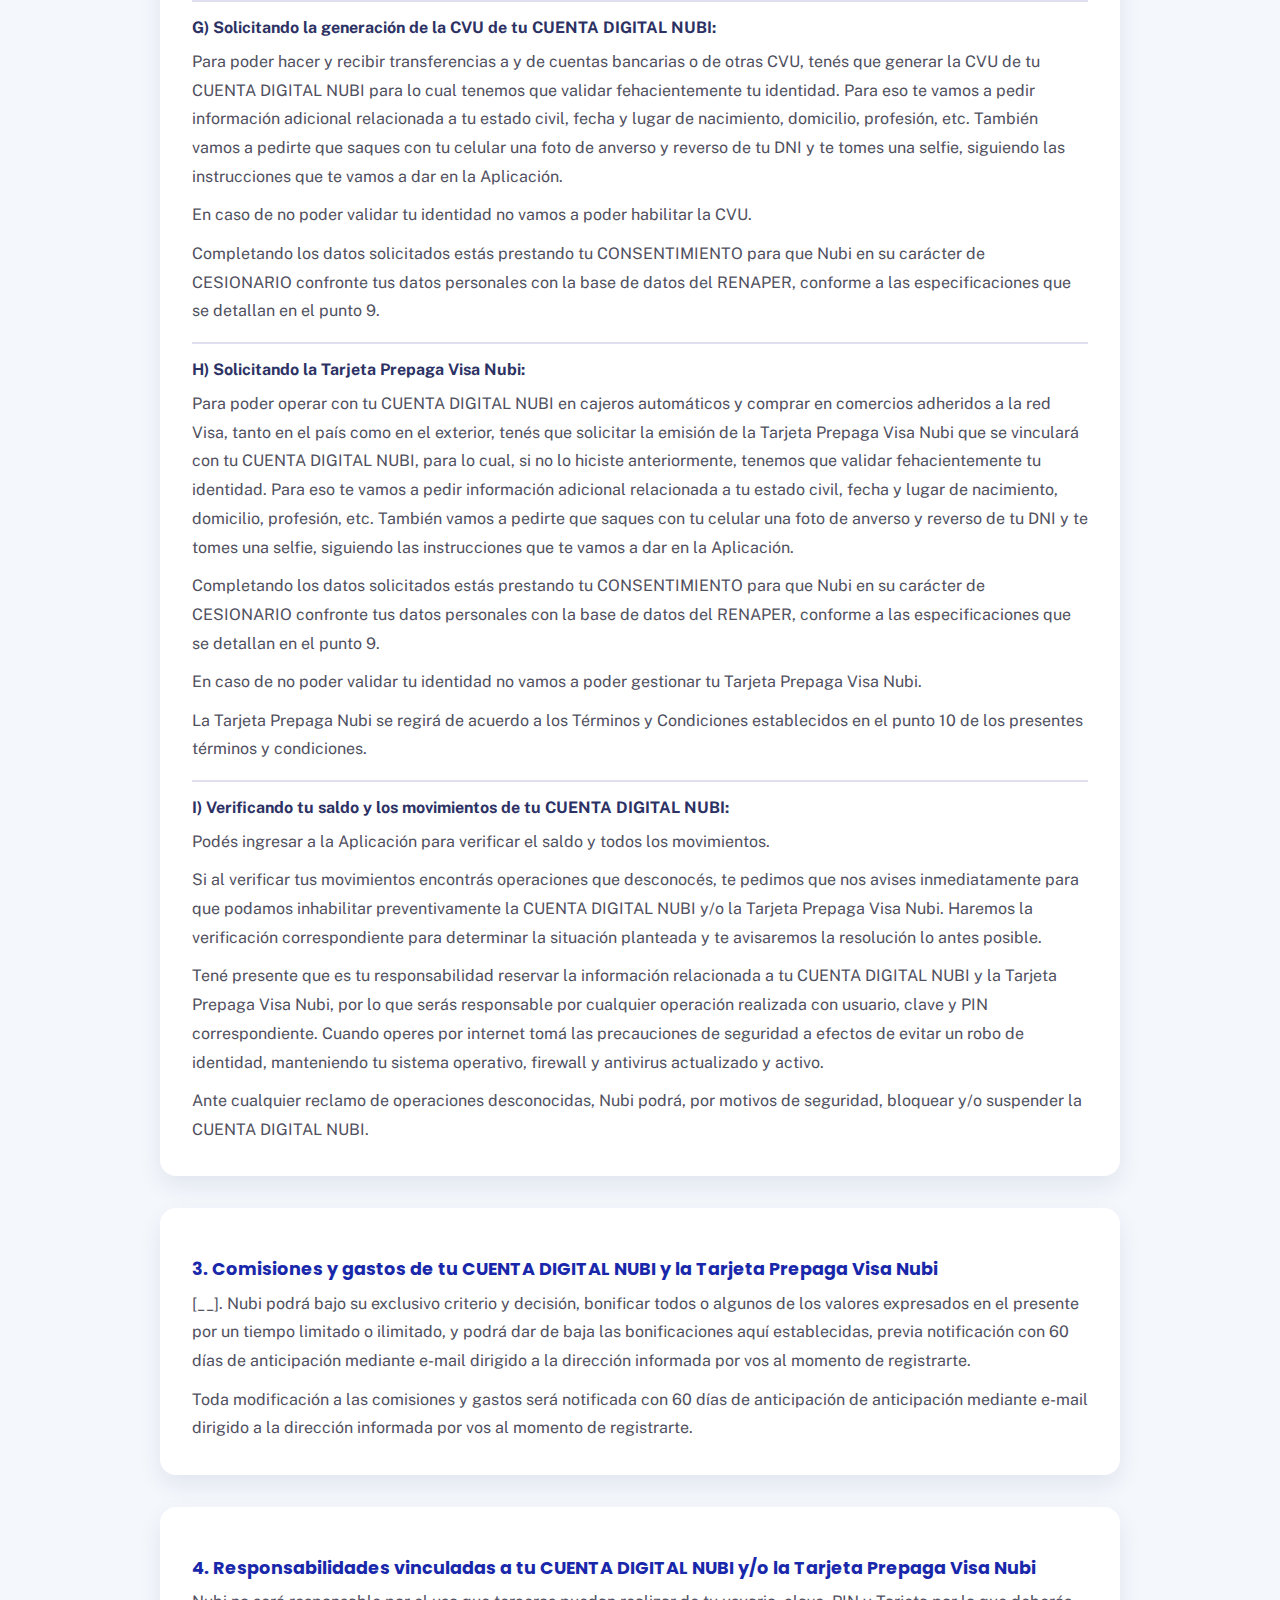
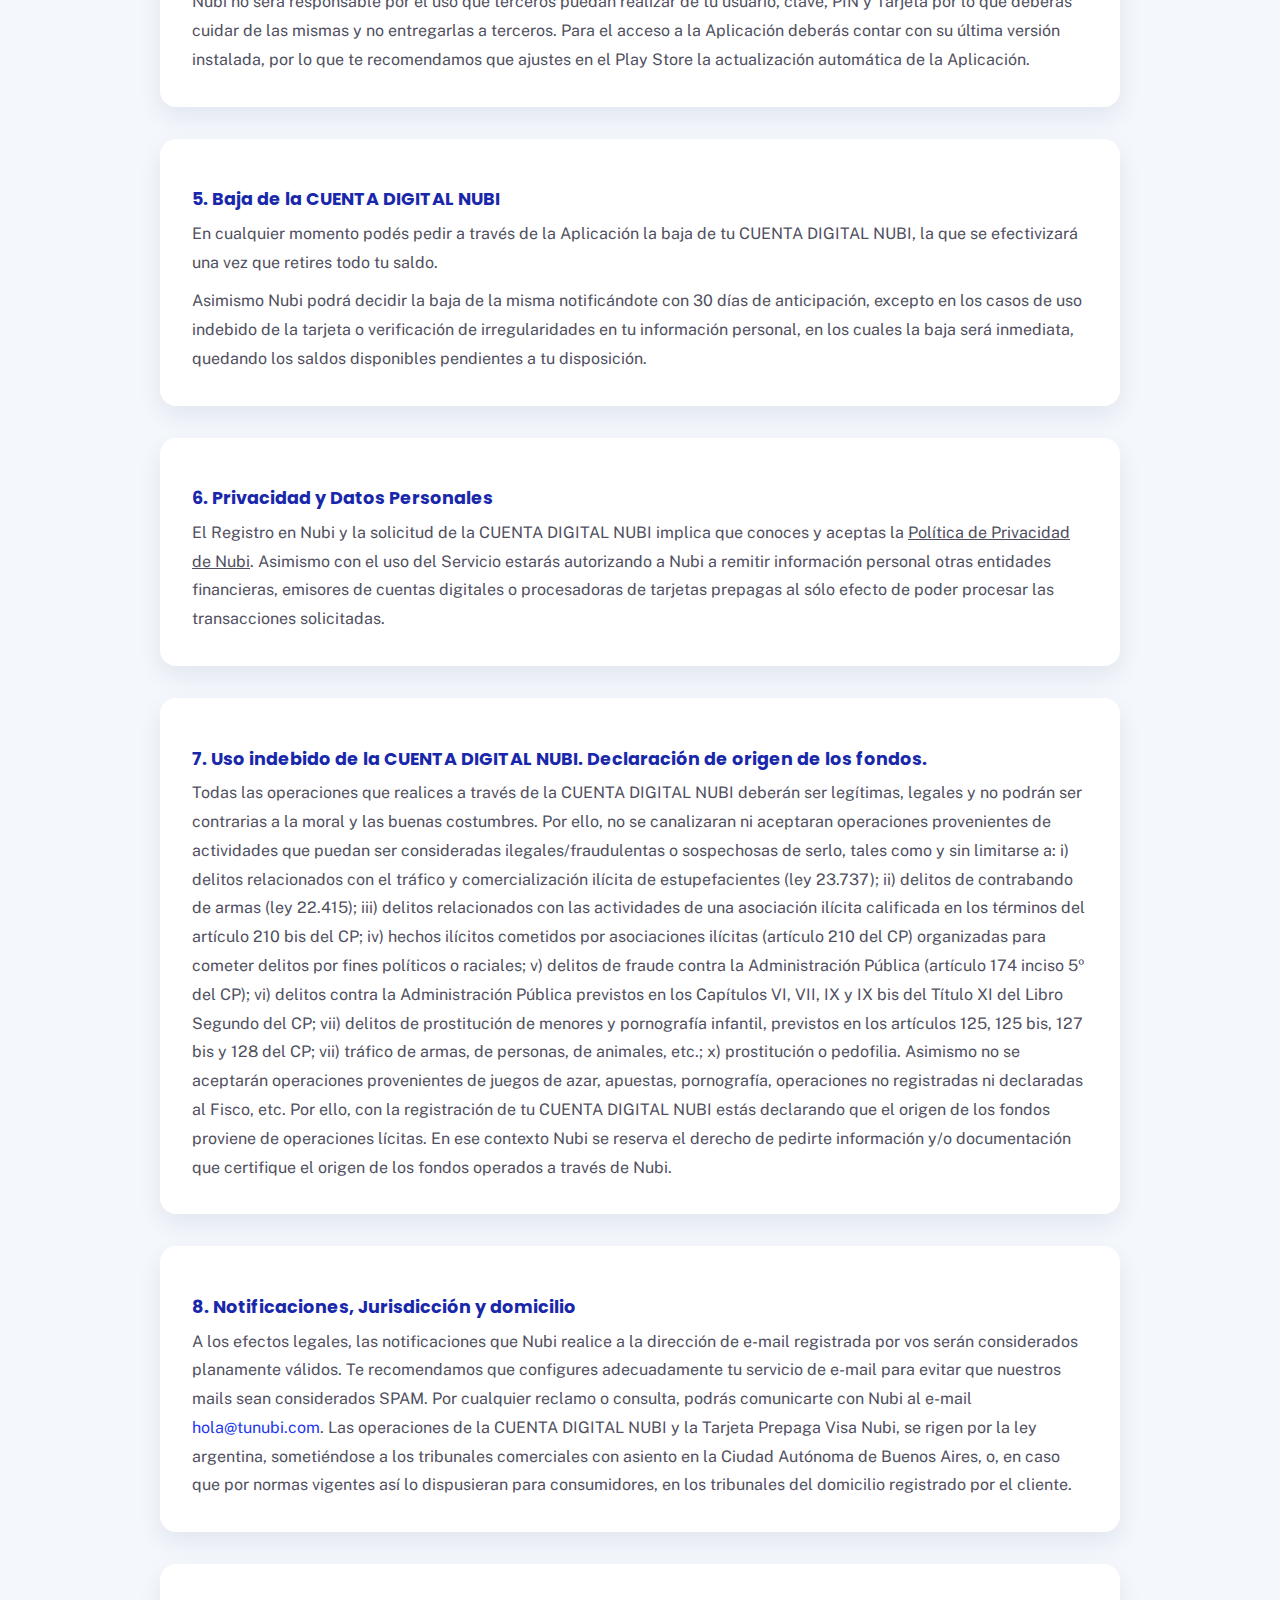
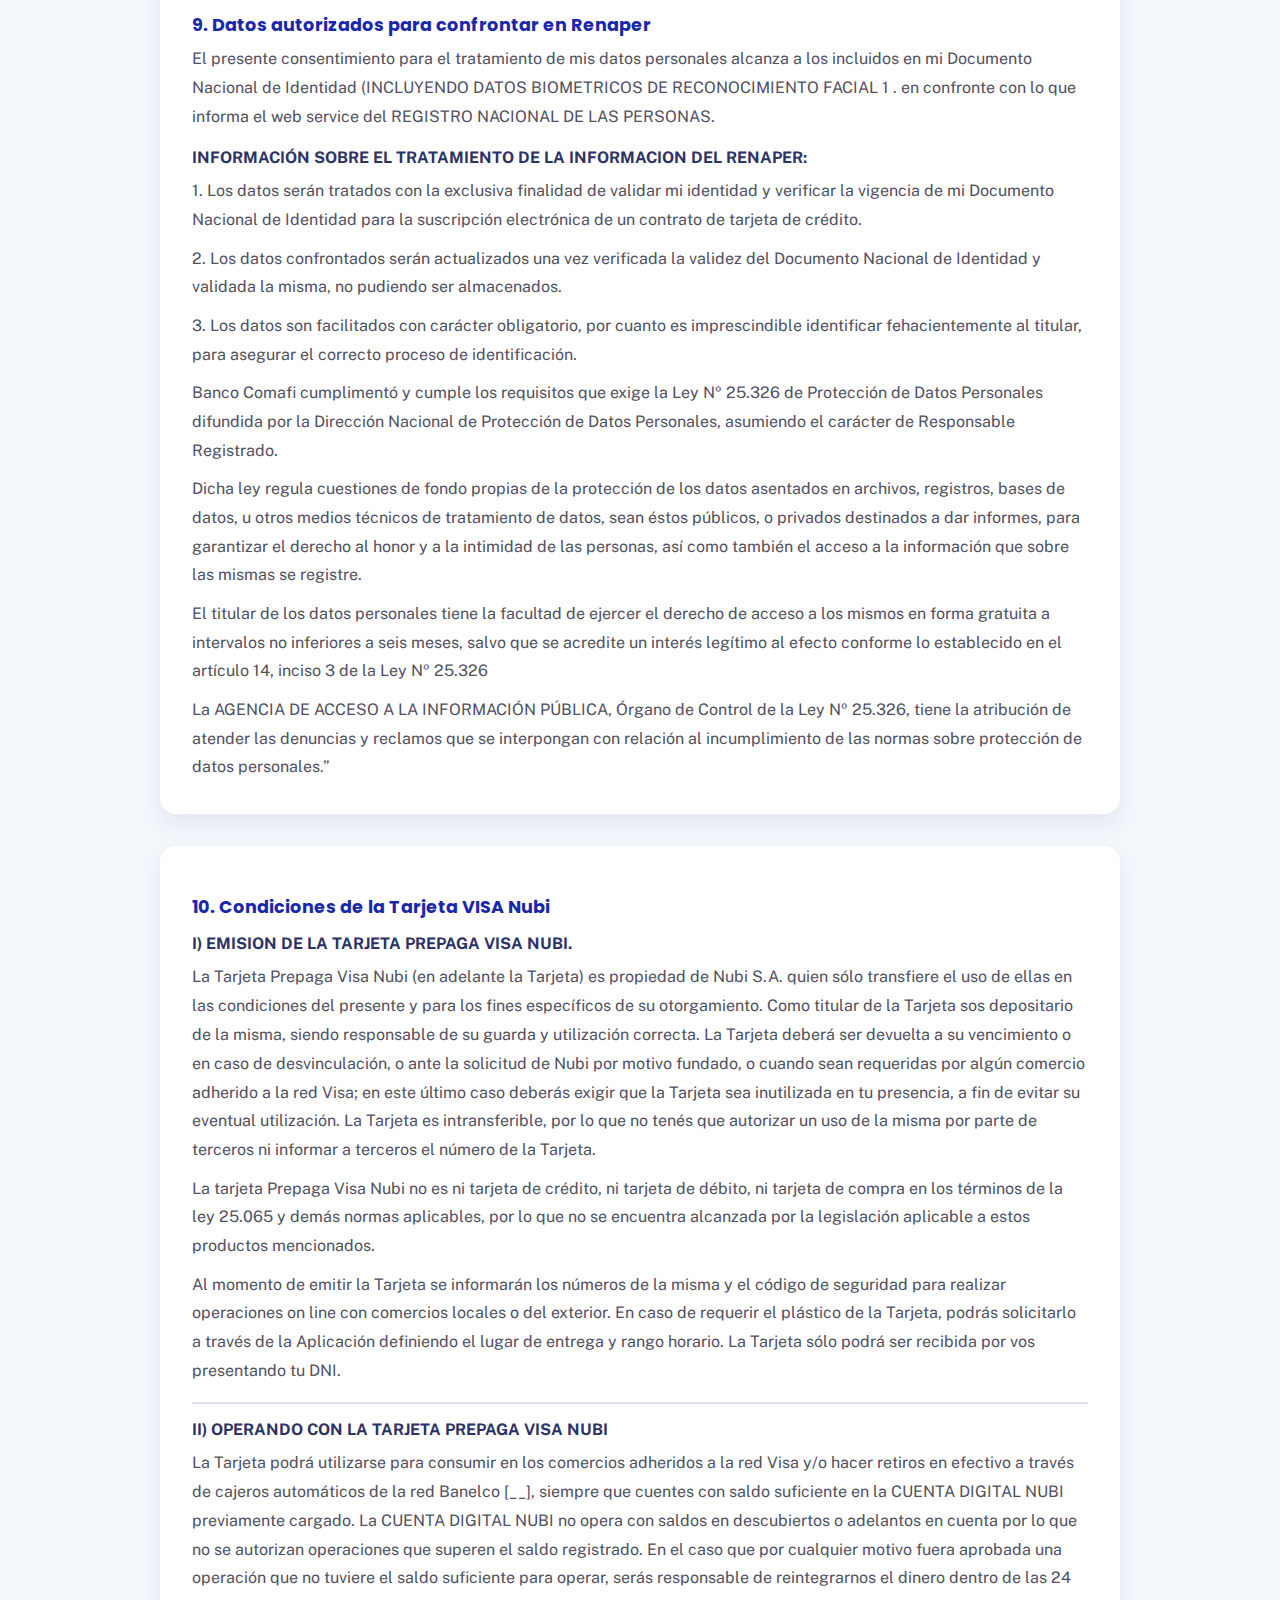
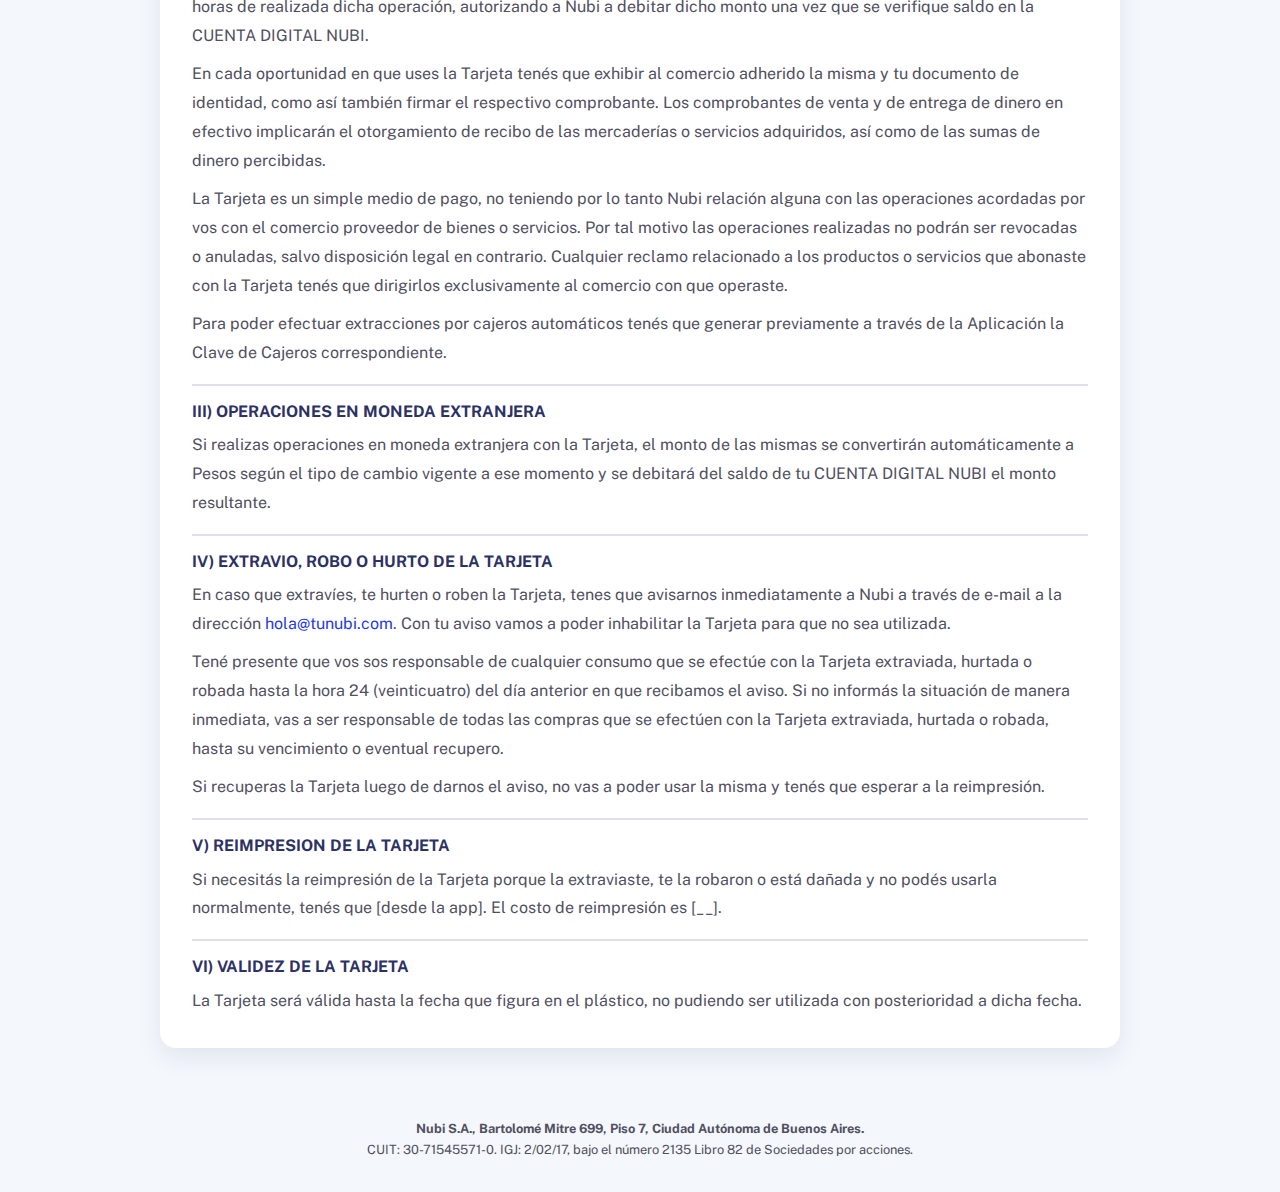
==== commit 30ae0989: "Ajustes Varios" ====
--- a/index.html
+++ b/index.html
@@ -23,14 +23,14 @@
         </div>
         <div class="contenido">                
             <h4>1. Registrando tu Cuenta Digital Nubi</h4>
-            <p>Para solicitar una CUENTA DIGITAL NUBI ten&eacute;s que ser mayor de 18 a&ntilde;os y residente en Argentina. Para iniciar el proceso ten&eacute;s que ingresar los datos personales que te solicitemos (e-mail, nom bre, apellido, sexo, n&uacute;mero de documento, CUIT/CUIL, etc.) los que deber&aacute;n ser aut&eacute;nticos, exactos, veraces e &iacute;ntegros. Asimismo te solicitaremos la verificaci&oacute;n de tu n&uacute;mero de tel&eacute;fono celular desde donde vas operar tu CUENTA DIGITAL NUBI.&nbsp;</p>
-            <p>Es tu obligaci&oacute;n mantener actualizados tus datos personales, por lo que ten&eacute;s que informarnos cualquier cambio en los mismos dentro de las 24 horas de producidos.&nbsp;</p>
-            <p>Ten&eacute; presente que Nubi puede pedirte en cualquier momento documentaci&oacute;n respaldatoria de los datos personales registrados o pedirte la validaci&oacute;n de la identidad.&nbsp;</p>
-            <p>Nubi se reserva el derecho de cancelar tu registro en caso de tomar conocimiento de la existencia de informaci&oacute;n personal err&oacute;nea o de verificar el uso indebido de la CUENTA DIGITAL NUBI.</p>
+            <p>Para solicitar una CUENTA DIGITAL NUBI ten&eacute;s que ser mayor de 18 a&ntilde;os y residente en Argentina. Para iniciar el proceso ten&eacute;s que ingresar los datos personales que te solicitemos (e-mail, nombre, apellido, sexo, n&uacute;mero de documento, CUIT/CUIL, etc.) los que deber&aacute;n ser aut&eacute;nticos, exactos, veraces e &iacute;ntegros. Asimismo, te solicitaremos la verificaci&oacute;n de tu n&uacute;mero de tel&eacute;fono celular desde donde vas operar tu CUENTA DIGITAL NUBI.&nbsp;</p>
+            <p>Es tu obligaci&oacute;n mantener actualizados tus datos personales, por lo que ten&eacute;s que informarnos cualquier cambio en los mismos al mail <a href="mailto:hola@tunubi.com" target="_blank">hola@tunubi.com</a> dentro de las 24 horas de producidos. Caso contrario, podemos dar de baja tu cuenta (ver punto 5, segundo párrafo).</p>
+            <p>Tené presente que Nubi puede pedirte en cualquier momento documentación respaldatoria de los datos personales registrados o pedirte la validación de la identidad informada.</p>
+            <p>Nubi se reserva el derecho de suspender tu registro en caso de que exista información personal errónea o el uso indebido de la CUENTA DIGITAL NUBI.</p>
             <p>Finalizado el registro, tendr&aacute;s un nombre de usuario y clave para ingresar a la Aplicaci&oacute;n. Tambi&eacute;n vas a tener que designar un n&uacute;mero de PIN de cuatro d&iacute;gitos, el cual te ser&aacute; solicitado antes de efectivizar cualquier operaci&oacute;n que implique disponer de los saldos de tu CUENTA DIGITAL NUBI.&nbsp;</p>
-            <p>El usuario, clave y PIN son datos personales e intransferibles, por lo que toda orden emanada con el uso de los mismos ser&aacute; considerada realizada por vos. Por tu seguridad no prestes ni cedas tus claves a terceros, ya que de hacerlo no podr&aacute;s luego reclamar por tales operaciones. En caso de ser necesario podr&aacute;s solicitar el cambio de clave/PIN en cualquier momento.&nbsp;</p>
-            <p>Si tomaras conocimiento de que alguien tuviera los datos tu usuario, clave y/o PIN, te pedimos que inmediatamente te comuniques con nosotros por e-mail a la direcci&oacute;n <a href="mailto:hola@tunubi.com" target="_blank">hola@tunubi.com</a> para bloquear tu usuario y evitar operaciones que no est&eacute;n aprobadas por vos.</p>
-            <p>Finalmente, por normativa de Prevención de Lavado de Activos, necesitamos que nos informes si sos Persona Políticamente Expuesta según lo definido en la Resoluciones de la Unidad de Información Financiera nro. 134/2018, nro.15/2019 y sus modificatorias, que podés <a href="http://servicios.infoleg.gob.ar/infolegInternet/anexos/315000-319999/316668/texact.htm" target="_blank">encontrar acá</a> y si sos Sujeto Obligado en los términos de la resolución UIF 3/2014, 156/2018 y concordantes. Además, asumís el compromiso de informar cualquier modificación que se produzca a este respecto, dentro de los treinta (30) días de ocurrida, mediante la presentación de una nueva declaración jurada.</p>
+            <p>El usuario, clave y PIN son datos personales e intransferibles, por lo que toda orden emanada con el uso de los mismos ser&aacute; considerada realizada por vos. Por tu seguridad no prestes ni cedas tus claves a terceros, ya que de hacerlo no podr&aacute;s luego reclamar por tales operaciones. En caso de ser necesario, desde la aplicación podrás modificar la clave/PIN en cualquier momento.</p>
+            <p>Si detectas o sospechas que alguien conoce los datos tu usuario, clave y/o PIN, te pedimos que inmediatamente te comuniques con nosotros por e-mail a la dirección <a href="mailto:hola@tunubi.com" target="_blank">hola@tunubi.com</a> para bloquear tu usuario y evitar operaciones que no est&eacute;n aprobadas por vos.</p>
+            <p>Finalmente, por normativa de Prevención de Lavado de Activos, necesitamos que nos informes si sos Persona Políticamente Expuesta según lo definido en las Resoluciones de la Unidad de Información Financiera nro. 134/2018, nro.15/2019 y sus modificatorias, que podés <a href="http://servicios.infoleg.gob.ar/infolegInternet/anexos/315000-319999/316668/texact.htm" target="_blank">encontrar acá</a> y/o si sos Sujeto Obligado en los términos de la resolución UIF 3/2014, 156/2018 y concordantes. Además, asumís el compromiso de informar cualquier modificación que se produzca a este respecto, dentro de los treinta (30) días de ocurrida, mediante la presentación de una nueva declaración jurada.</p>
         </div>
         <div class="contenido">
             <h4>2. Operando tu Cuenta Digital Nubi</h4>
@@ -38,13 +38,13 @@
             <p>Con tu Cuenta Digital Nubi podr&aacute;s, bajo las condiciones establecidas en los presentes T&eacute;rminos y Condiciones, realizar las siguientes operaciones:&nbsp;</p>
             <ol>
                 <li>
-                    <span class="item-title">A) </span>Cargar saldo a trav&eacute;s de transferencias de cuentas bancarias o digitales en Argentina, en efectivo por los canales habilitados o a trav&eacute;s de Retiros PayPal. 
+                    <span class="item-title">A) </span>Cargar saldo a trav&eacute;s de transferencias de cuentas bancarias o digitales en Argentina o en efectivo por los canales habilitados. 
                 </li>
                 <li>
                     <span class="item-title">B) </span>Enviar transferencias a otras cuentas digitales o cuentas bancarias en Argentina 
                 </li>
                 <li>
-                    <span class="item-title">C) </span>Extraer saldo en efectivo en los canales habilitados y/o cajeros autom&aacute;ticos de la red Banelco, Link
+                    <span class="item-title">C) </span>Extraer saldo en efectivo en los canales habilitados y/o cajeros autom&aacute;ticos de la red Link y Banelco e internacionalmente de la red Cirrus.
                 </li>
                 <li>
                     <span class="item-title">D) </span>Pagar servicios habilitados 
@@ -78,15 +78,14 @@
                     <span class="item-title">3. </span>Cargar mediante transferencia de una cuenta bancaria o digital de titularidad de otra persona: para poder realizar esta carga, tenés que previamente gestionar tu número de CVU (Clave Virtual Uniforme) tal como te lo explicamos en el punto 2 g) de estos Términos y Condiciones. Una vez que tengas el número de CVU, desde cualquier cuenta de cualquier persona podrán enviarte fondos a tu cuenta ingresando el CVU en el home banking de su banco.
                 </li>
                 <li>
-                    <span class="item-title">4. </span>Cargar mediante transferencia de una CUENTA DIGITAL NUBI de otra persona: [te la envía o uno la solicita].
-                </li>
-                <li>
-                    <span class="item-title">5. </span>Cargar mediante Retiros PayPal: cuando realices a través de Nubi una operación de Retiros PayPal podrás solicitar que se acredite el monto resultante en tu CUENTA DIGITAL NUBI.
+                    <span class="item-title">4. </span>Cargar mediante transferencia de una CUENTA DIGITAL NUBI de otra persona.
                 </li>
             </ol>
-            <p>Tené presente que no podés cargar mas de $ [_] (Pesos [__]) por día por cualquiera de las opciones antes mencionadas.
-            </p>
-            <p>Todas las cargas que realices, independientemente de la opción utilizada, se reflejarán en tu CUENTA DIGITAL NUBI en forma inmediata, excepto en los Retiros PayPal cuyo plazo está estipulado en las condiciones de dicha operación.
+            <p>Tené presente los límites establecidos para cualquiera de las opciones antes mencionadas en:
+            </p>
+            <!-- Límites de Transacciones -->
+            <img src="img/tabla-operaciones_ingreso_de_cuenta.png" alt="Tabla de Operaciones de Ingreso de Cuenta">
+            <p>Todas las cargas que realices, independientemente de la opción utilizada, se reflejarán en tu CUENTA DIGITAL NUBI en forma inmediata.
             </p>
             <hr>
             <h5>B) Transfiriendo desde tu CUENTA DIGITAL NUBI: para transferir a otra persona en Argentina fondos, tenés las siguientes opciones:</h5>
--- a/styles.css
+++ b/styles.css
@@ -43,6 +43,10 @@
 
 p {
 margin-top: 0.6em;
+}
+
+img {
+max-width: 100%;
 }
 
 h1,h2,h3,h4,h5,h6 {
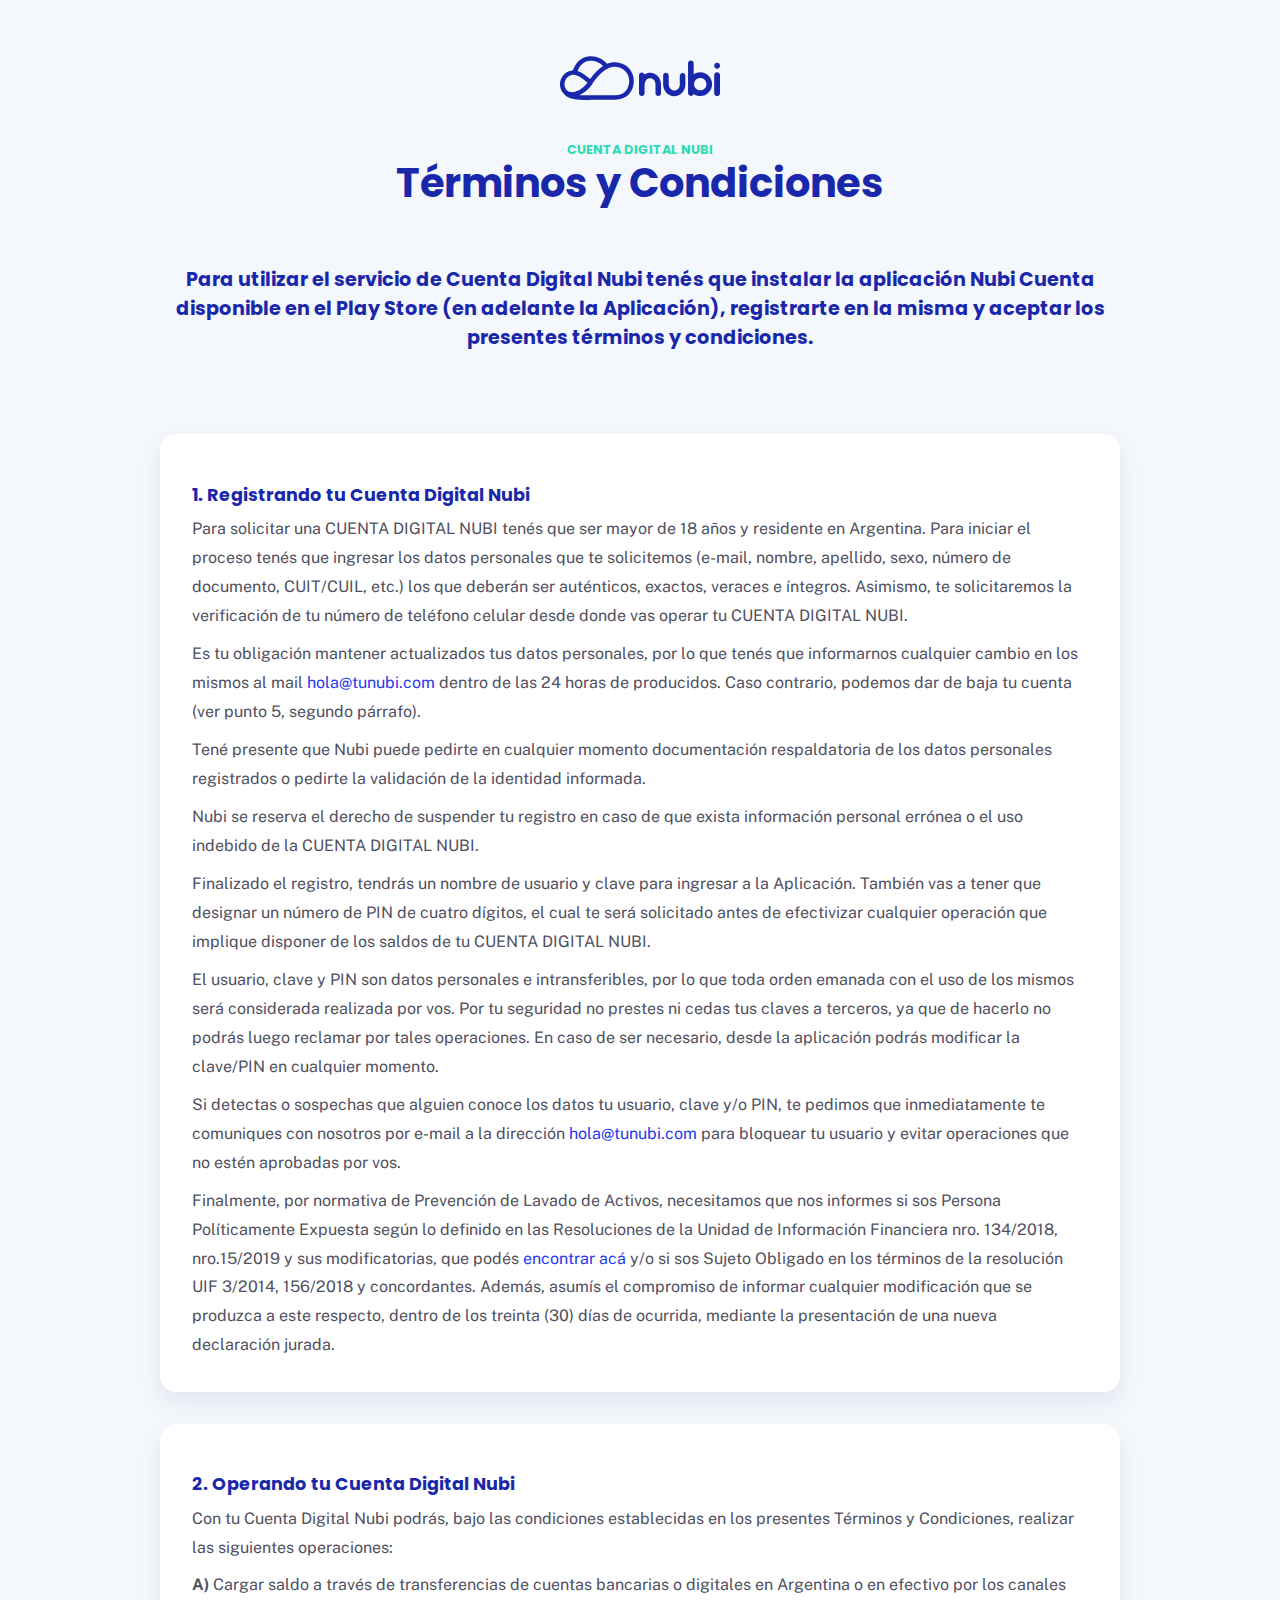
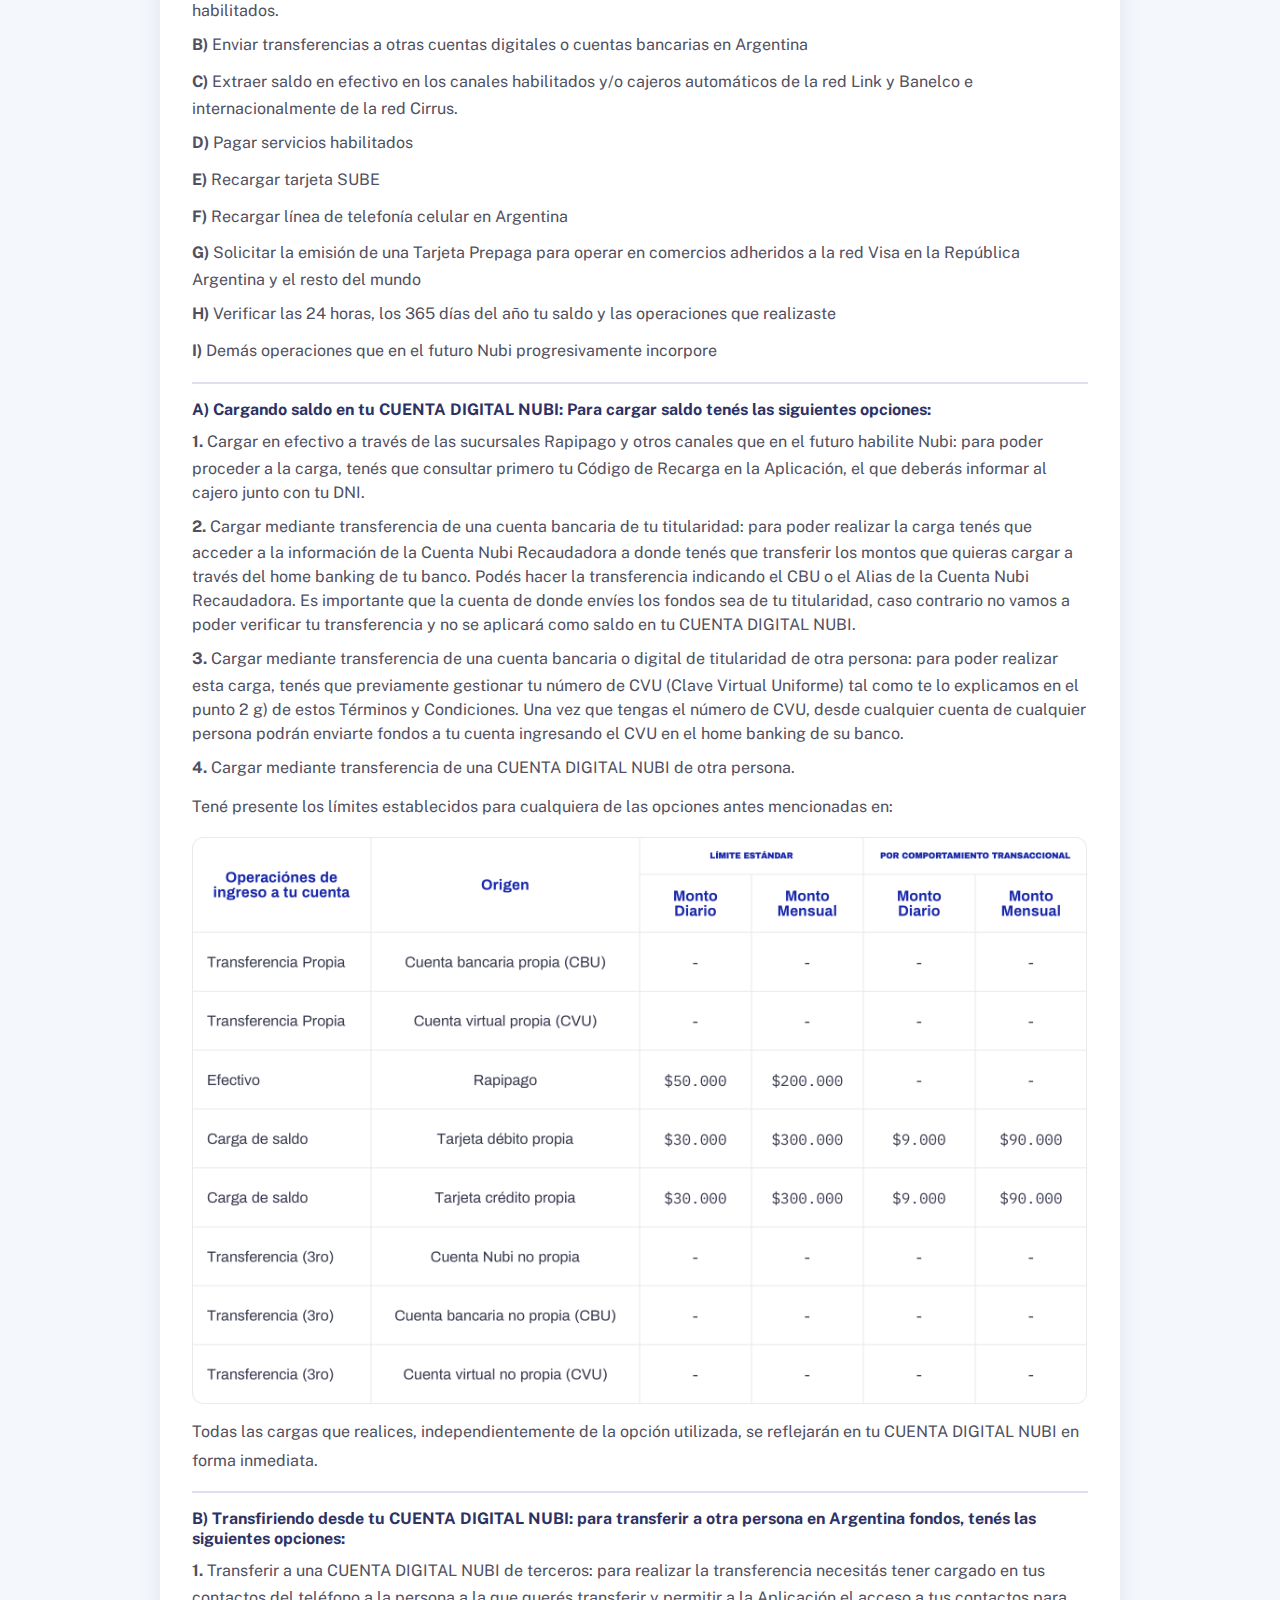
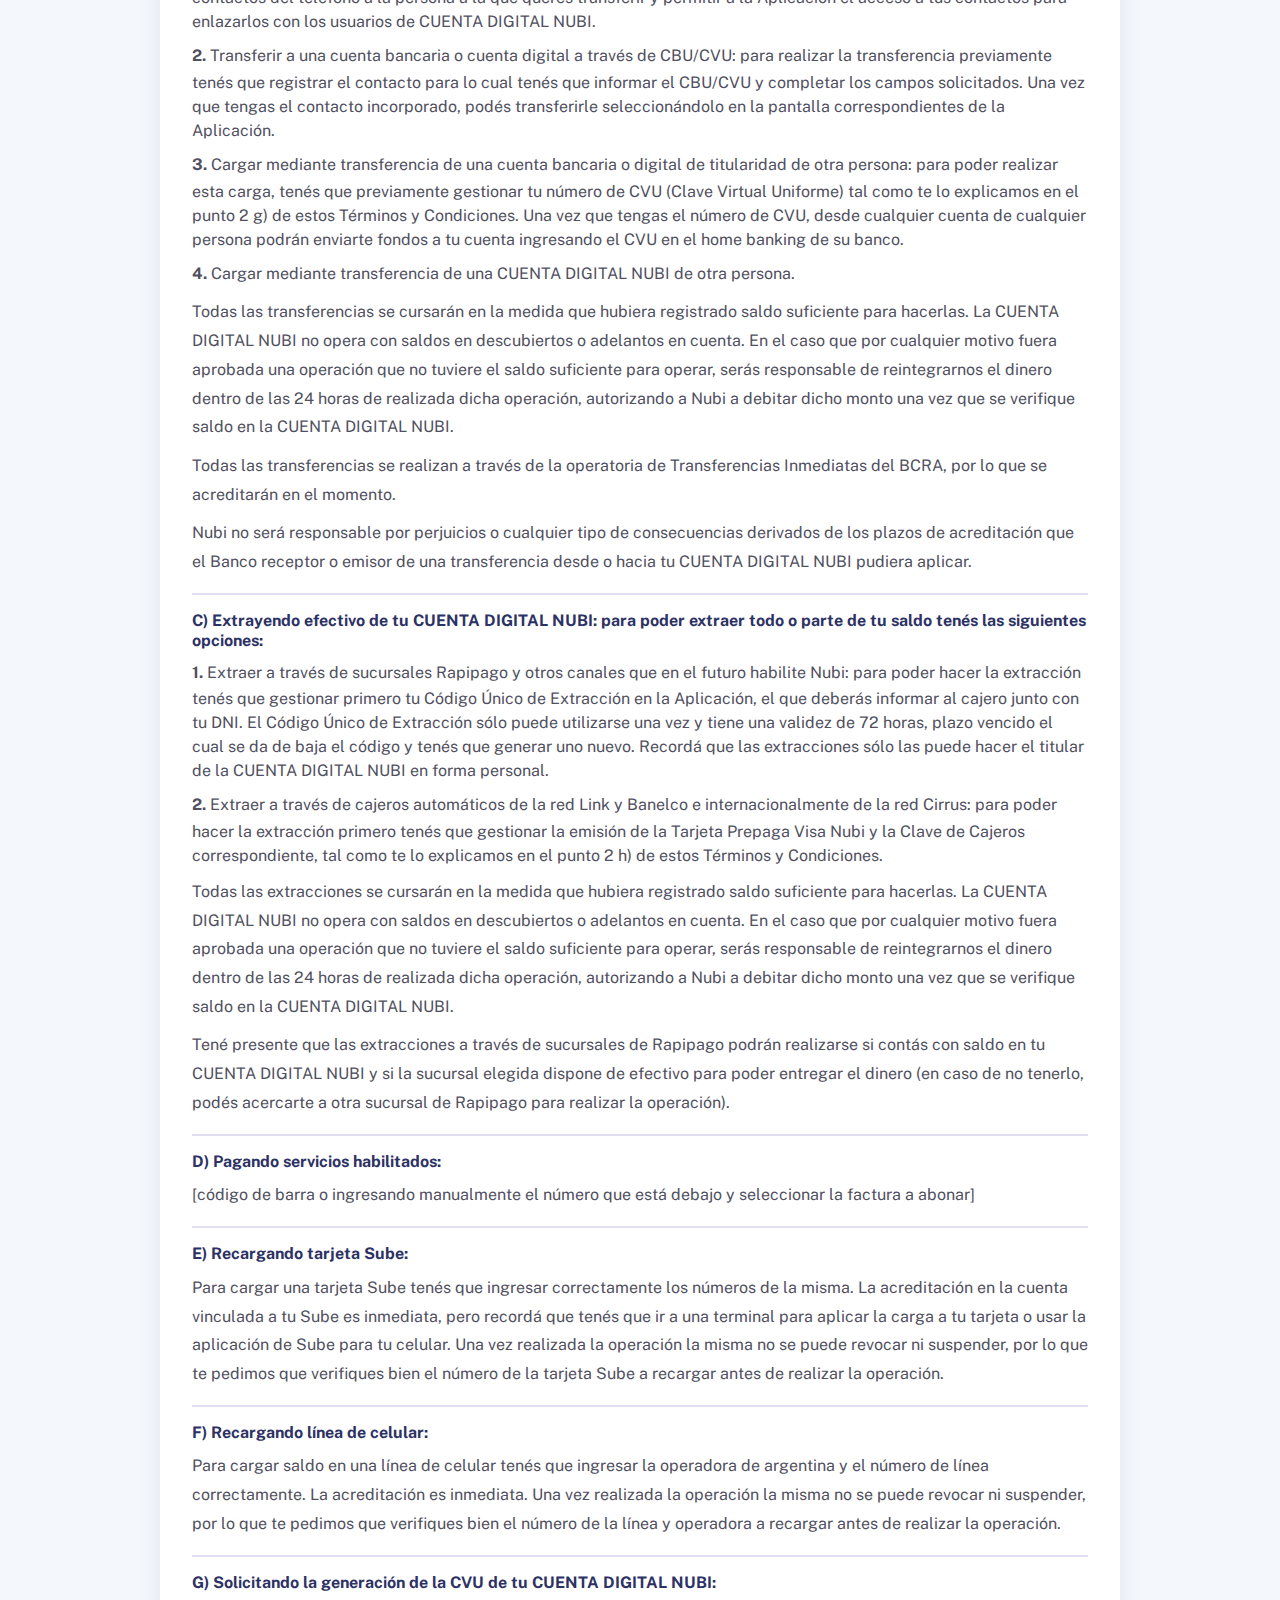
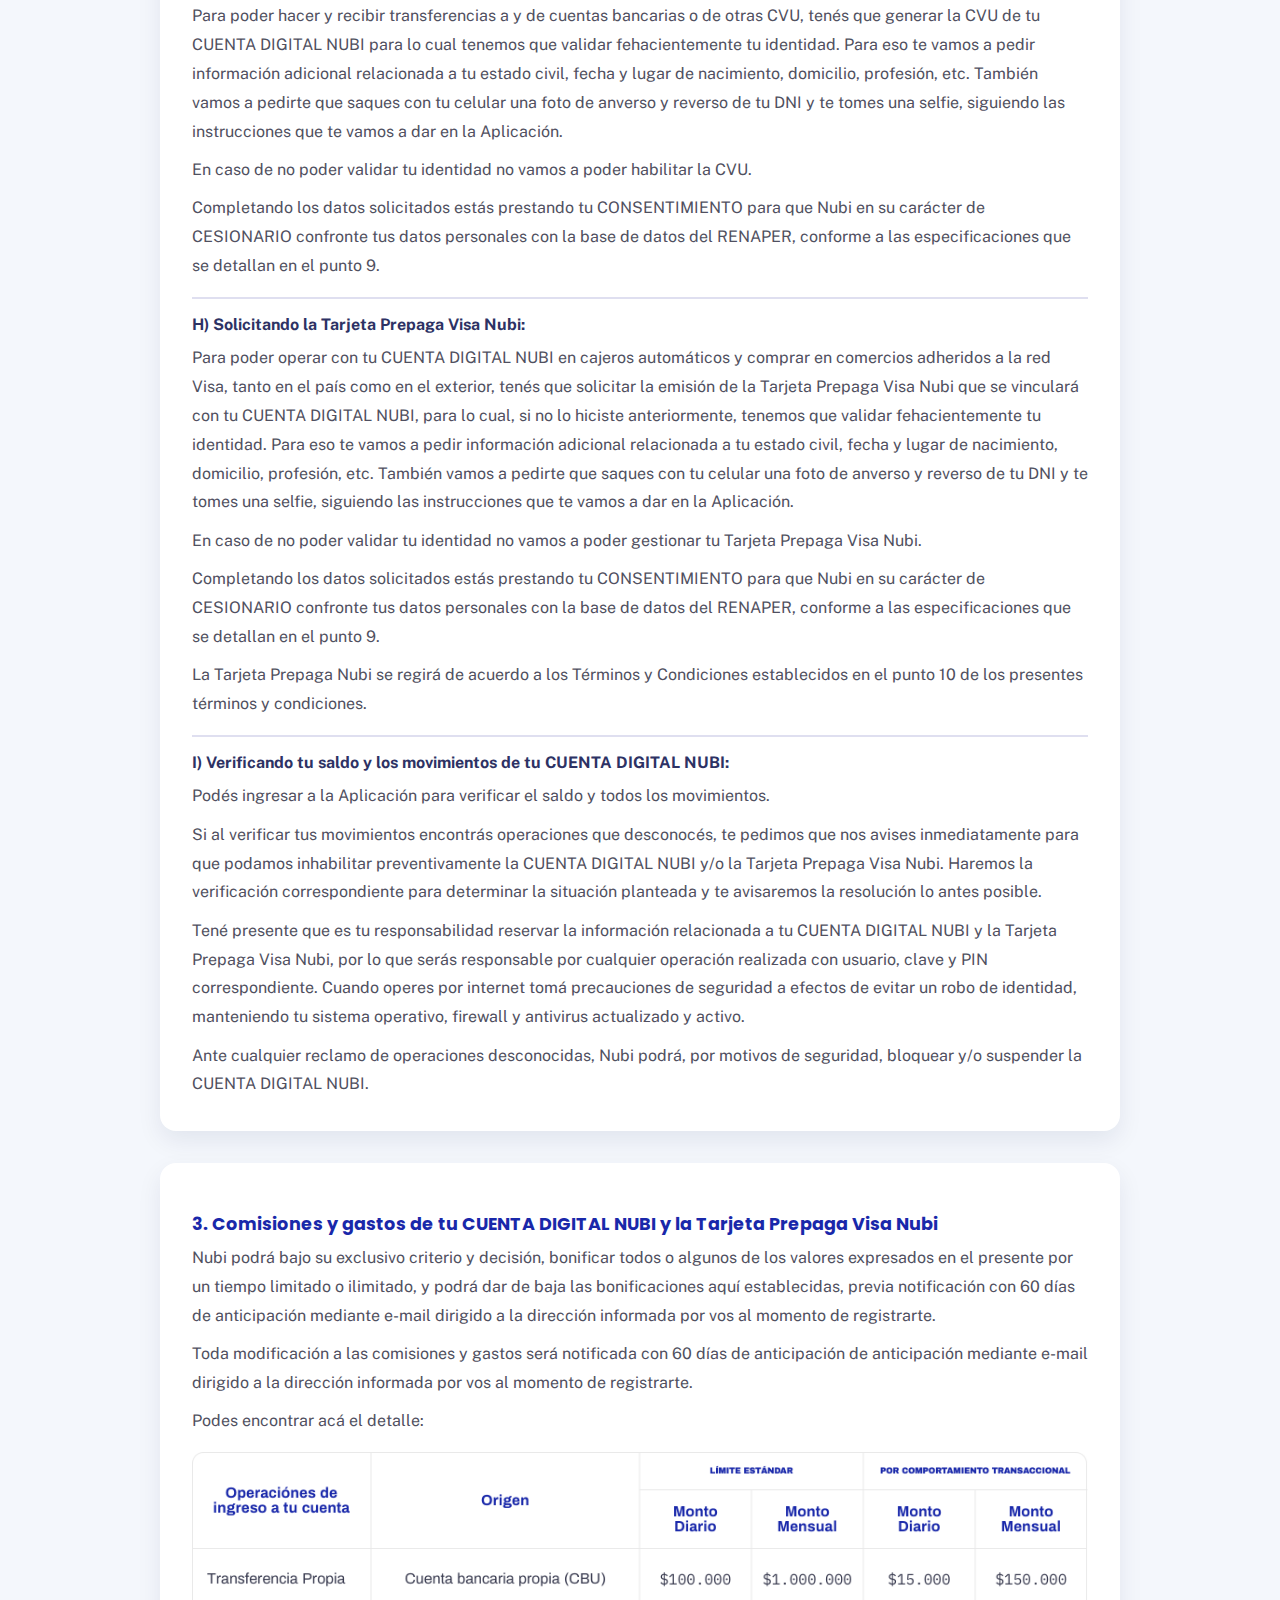
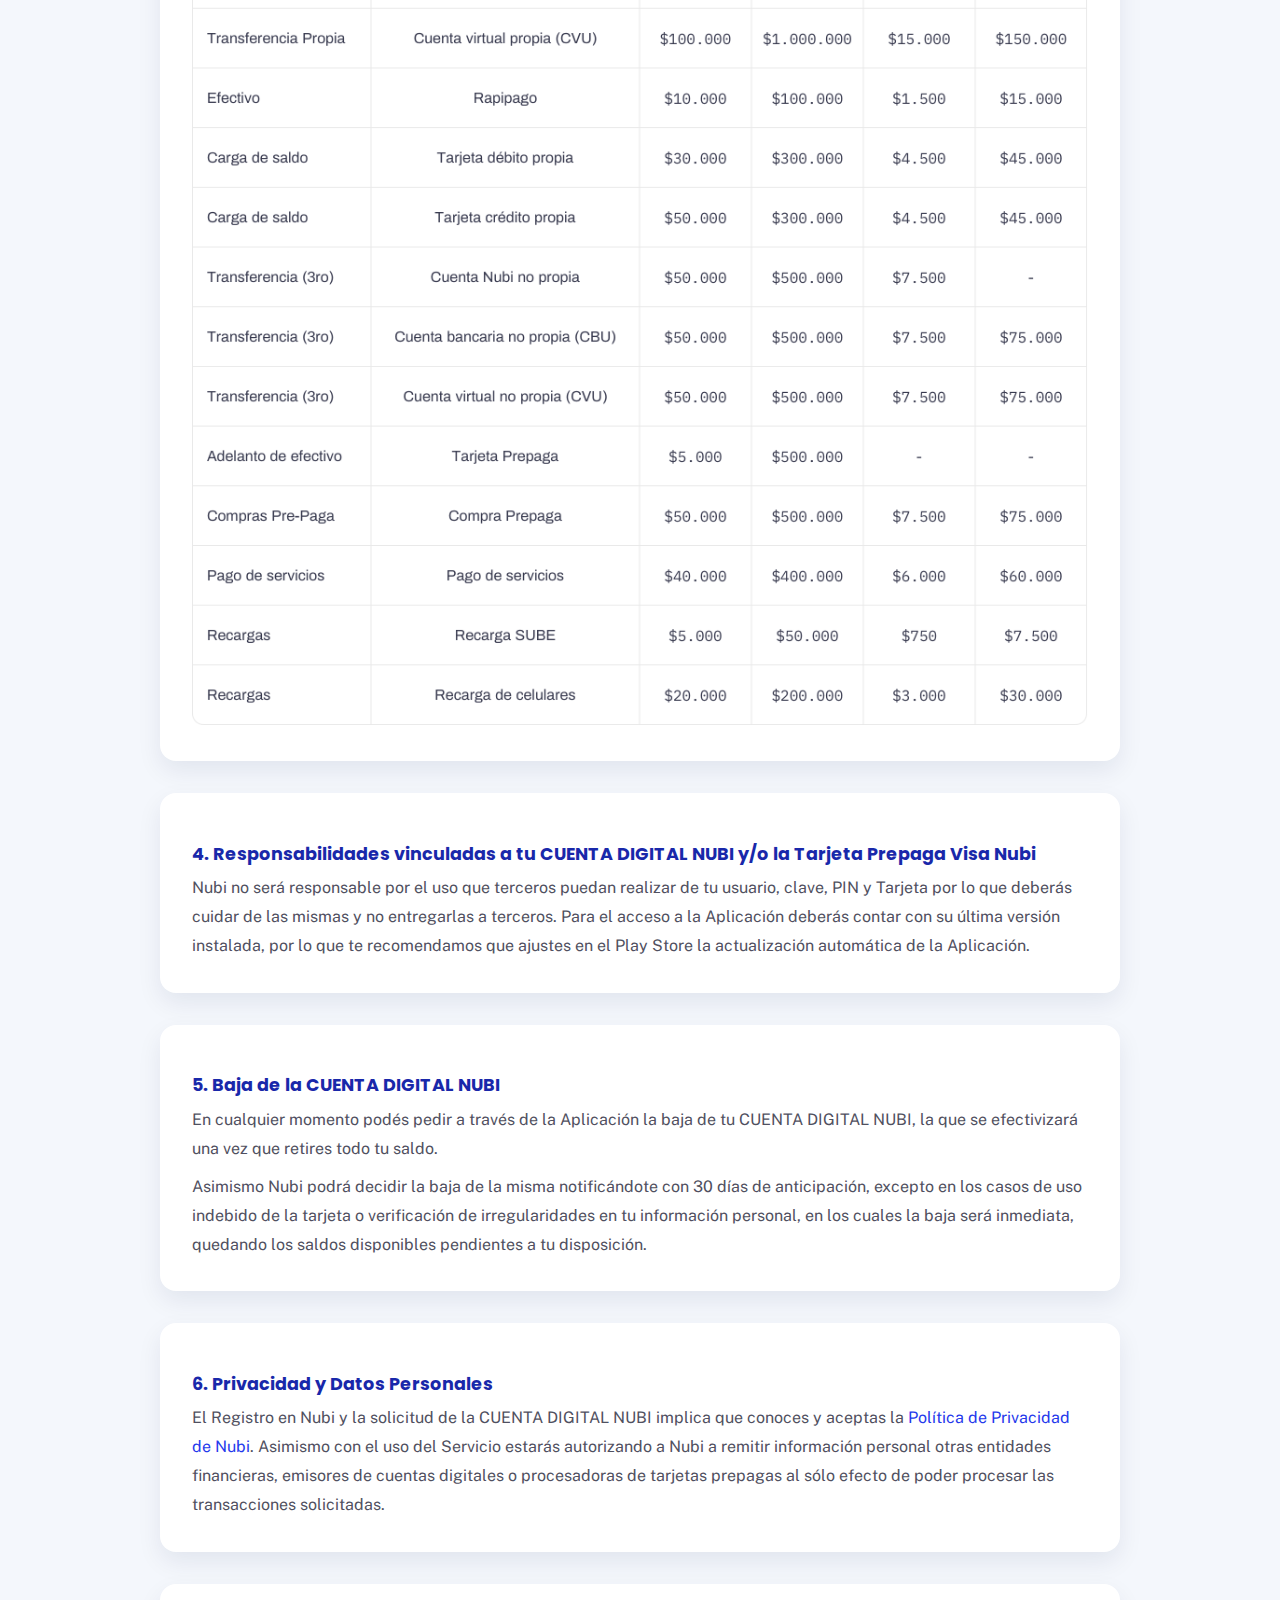
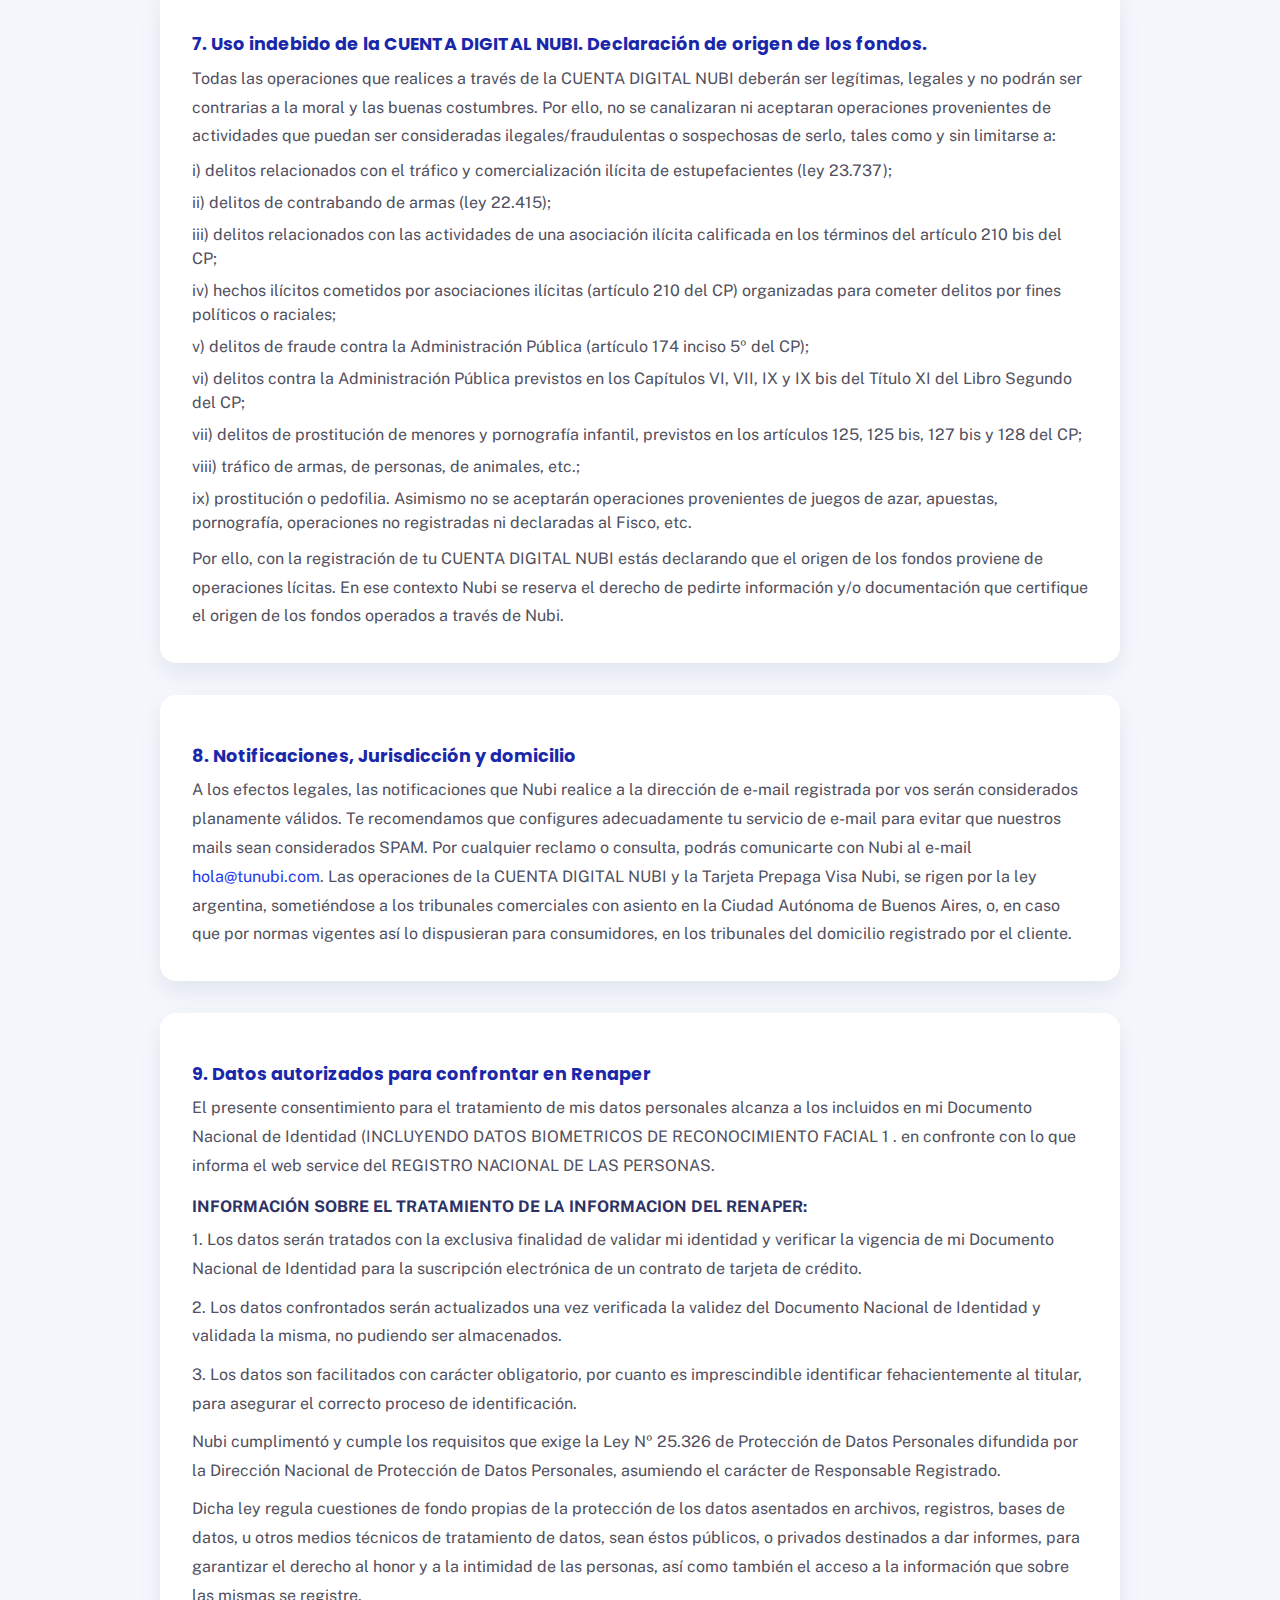
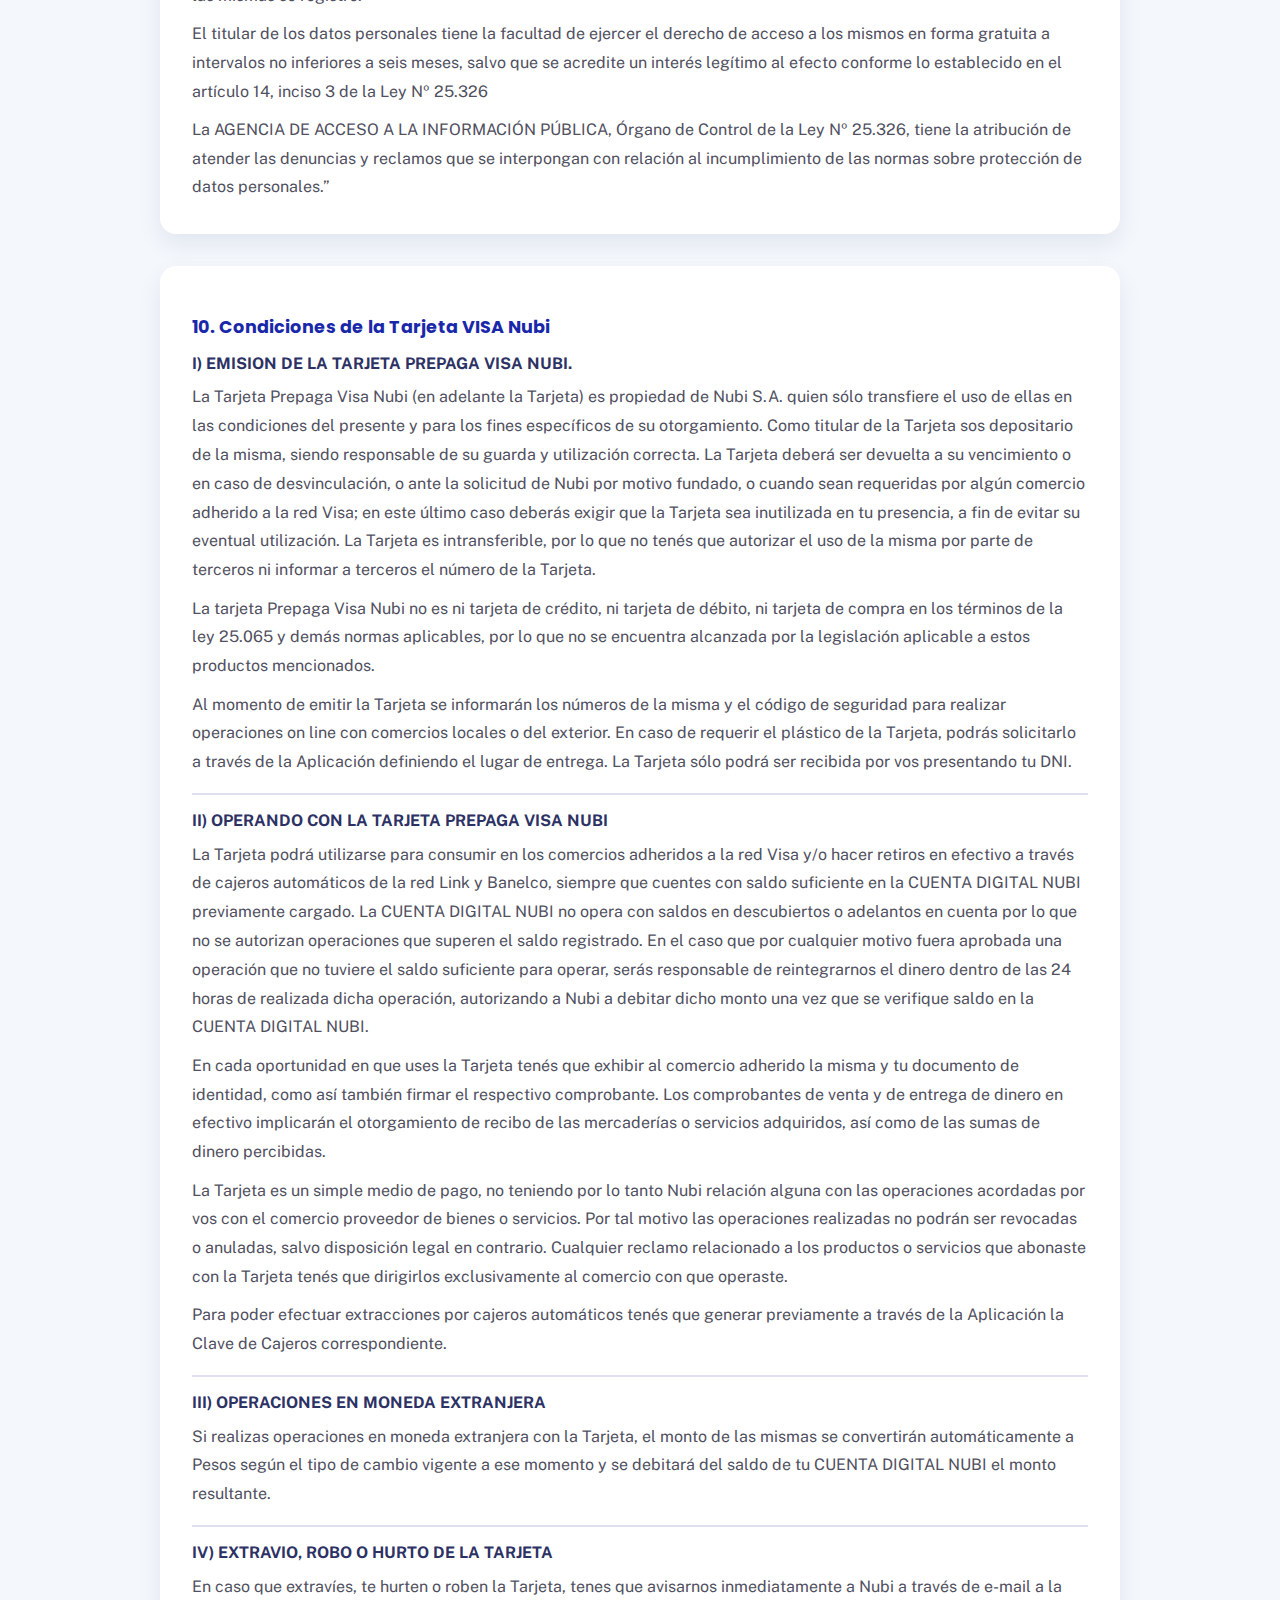
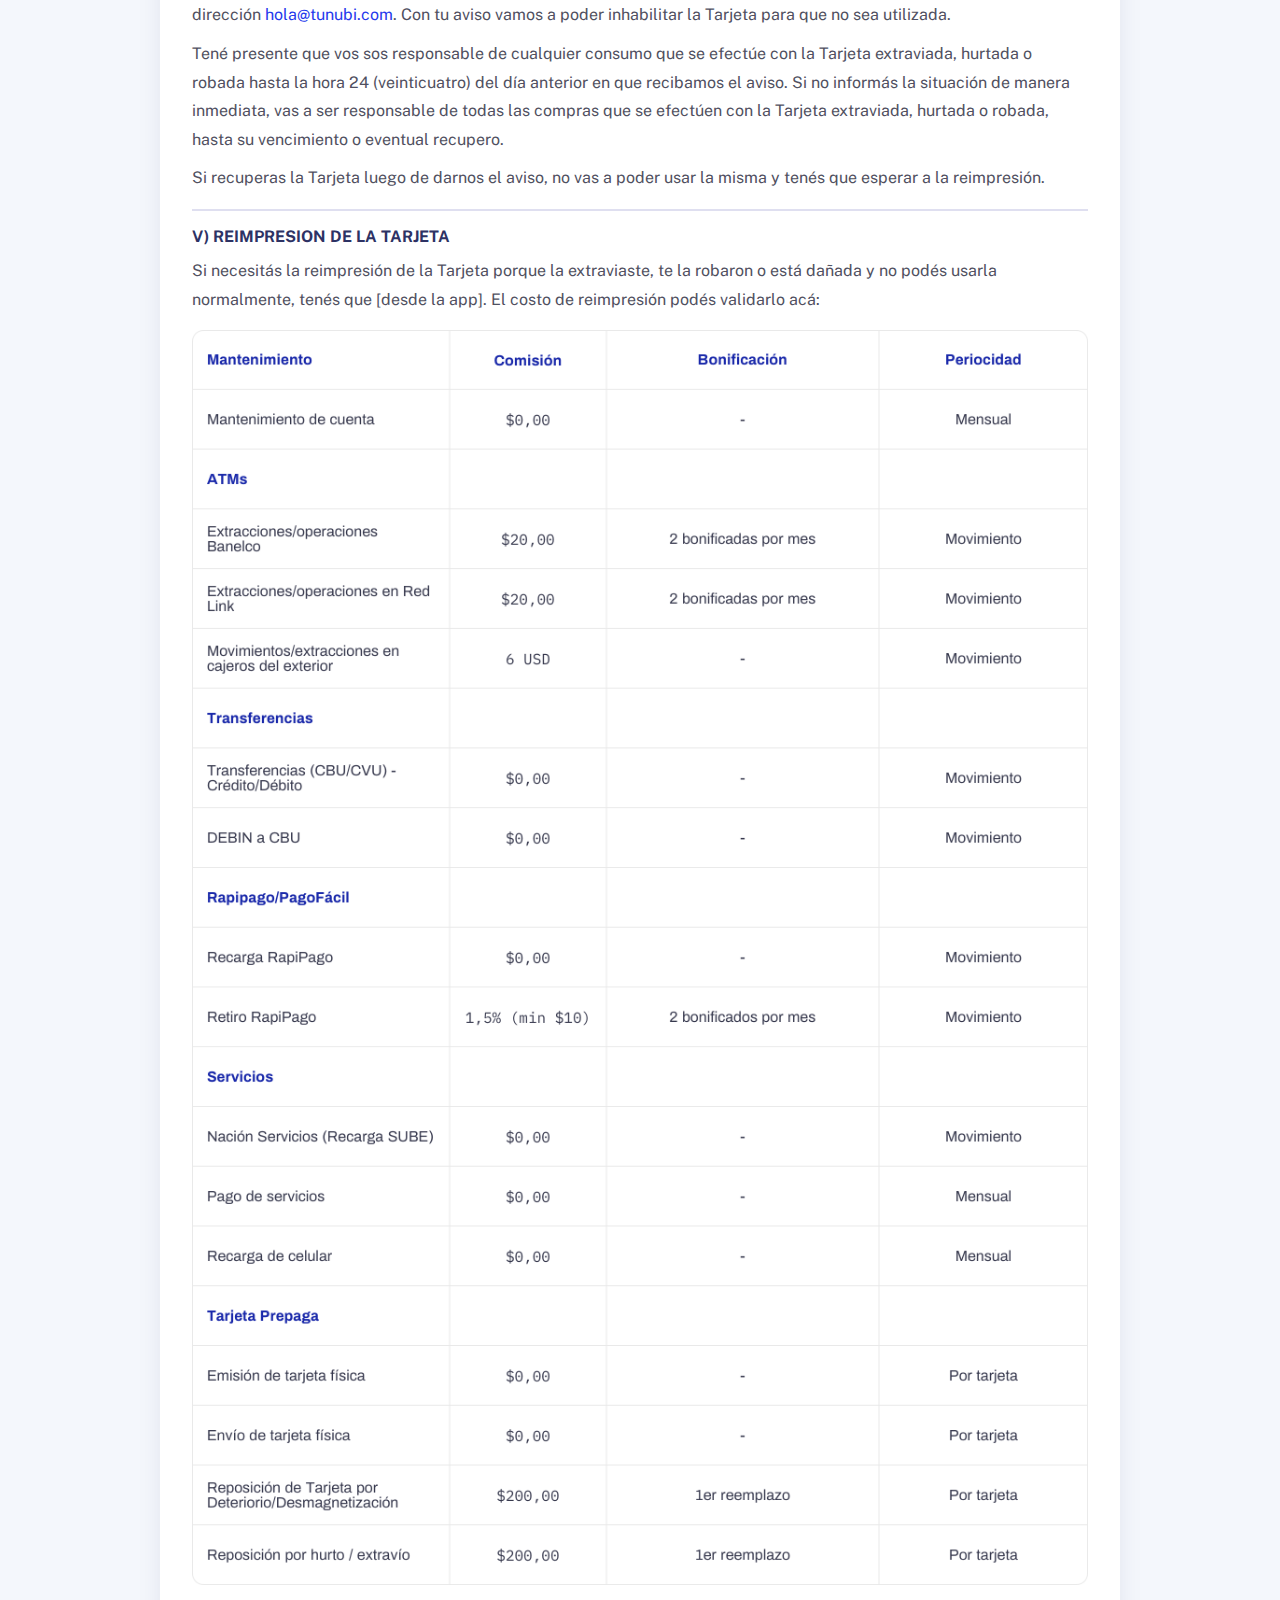
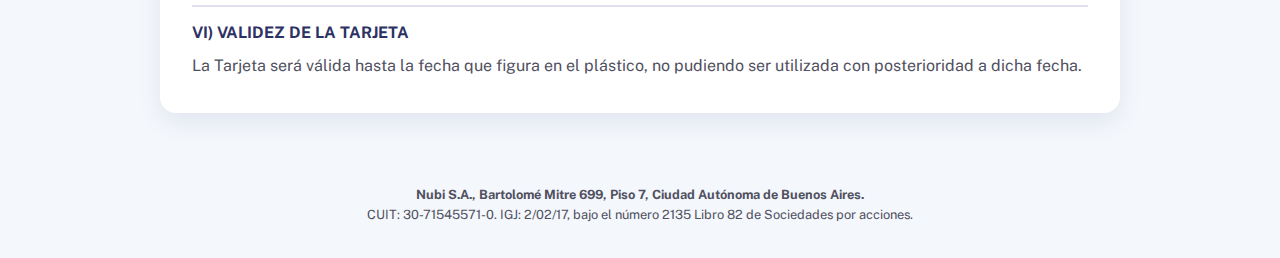
==== commit 4ca3bbfe: "Correcciones de texto" ====
--- a/index.html
+++ b/index.html
@@ -84,7 +84,33 @@
             <p>Tené presente los límites establecidos para cualquiera de las opciones antes mencionadas en:
             </p>
             <!-- Límites de Transacciones -->
-            <img src="img/tabla-operaciones_ingreso_de_cuenta.png" alt="Tabla de Operaciones de Ingreso de Cuenta">
+            <!-- <table>
+                <thead>
+                  <tr>
+                    <td rowspan="2">Opera</td>
+                    <td rowspan="2">Origen</td>
+                    <td colspan="2">limite estandar</td>
+                    <td colspan="2">por compor</td>
+                  </tr>
+                  <tr>
+                    <td>monto diario</td>
+                    <td>monto mensual</td>
+                    <td>monto diario</td>
+                    <td>monto mensual</td>
+                  </tr>
+                </thead>
+                <tbody>
+                  <tr>
+                    <td>Transferencia propia</td>
+                    <td>Transferencia propia</td>
+                    <td>Transferencia propia</td>
+                    <td>Transferencia propia</td>
+                    <td>Transferencia propia</td>
+                    <td>Transferencia propia</td>
+                  </tr>
+                </tbody>
+              </table> -->
+            <img class="table" src="img/tabla-operaciones_ingreso_de_cuenta.png" alt="Tabla de Operaciones de Ingreso de Cuenta">
             <p>Todas las cargas que realices, independientemente de la opción utilizada, se reflejarán en tu CUENTA DIGITAL NUBI en forma inmediata.
             </p>
             <hr>
@@ -100,10 +126,7 @@
                         <span class="item-title">3. </span>Cargar mediante transferencia de una cuenta bancaria o digital de titularidad de otra persona: para poder realizar esta carga, tenés que previamente gestionar tu número de CVU (Clave Virtual Uniforme) tal como te lo explicamos en el punto 2 g) de estos Términos y Condiciones. Una vez que tengas el número de CVU, desde cualquier cuenta de cualquier persona podrán enviarte fondos a tu cuenta ingresando el CVU en el home banking de su banco.
                     </li>
                     <li>
-                        <span class="item-title">4. </span>Cargar mediante transferencia de una CUENTA DIGITAL NUBI de otra persona: [te la envía o uno la solicita].
-                    </li>
-                    <li> 
-                        <span class="item-title">5. </span>Cargar mediante Retiros PayPal: cuando realices a través de Nubi una operación de Retiros PayPal podrás solicitar que se acredite el monto resultante en tu CUENTA DIGITAL NUBI.
+                        <span class="item-title">4. </span>Cargar mediante transferencia de una CUENTA DIGITAL NUBI de otra persona.
                     </li>
             </ol>
             <p>Todas las transferencias se cursarán en la medida que hubiera registrado saldo suficiente para hacerlas. La CUENTA DIGITAL NUBI no opera con saldos en descubiertos o adelantos en cuenta. En el caso que por cualquier motivo fuera aprobada una operación que no tuviere el saldo suficiente para operar, serás responsable de reintegrarnos el dinero dentro de las 24 horas de realizada dicha operación, autorizando a Nubi a debitar dicho monto una vez que se verifique saldo en la CUENTA DIGITAL NUBI.
@@ -119,7 +142,7 @@
                         <span class="item-title">1. </span>Extraer a través de sucursales Rapipago y otros canales que en el futuro habilite Nubi: para poder hacer la extracción tenés que gestionar primero tu Código Único de Extracción en la Aplicación, el que deberás informar al cajero junto con tu DNI. El Código Único de Extracción sólo puede utilizarse una vez y tiene una validez de 72 horas, plazo vencido el cual se da de baja el código y tenés que generar uno nuevo. Recordá que las extracciones sólo las puede hacer el titular de la CUENTA DIGITAL NUBI en forma personal.
                     </li>
                     <li>
-                        <span class="item-title">2. </span>Extraer a través de cajeros automáticos de la red Banelco (link?): para poder hacer la extracción primero tenés que gestionar la emisión de la Tarjeta Prepaga Visa Nubi y la Clave de Cajeros correspondiente, tal como te lo explicamos en el punto 2 h) de estos Términos y Condiciones.
+                        <span class="item-title">2. </span>Extraer a través de cajeros automáticos de la red Link y Banelco e internacionalmente de la red Cirrus: para poder hacer la extracción primero tenés que gestionar la emisión de la Tarjeta Prepaga Visa Nubi y la Clave de Cajeros correspondiente, tal como te lo explicamos en el punto 2 h) de estos Términos y Condiciones.
                     </li>
                 </ol>
                 <p>Todas las extracciones se cursarán en la medida que hubiera registrado saldo suficiente para hacerlas. La CUENTA DIGITAL NUBI no opera con saldos en descubiertos o adelantos en cuenta. En el caso que por cualquier motivo fuera aprobada una operación que no tuviere el saldo suficiente para operar, serás responsable de reintegrarnos el dinero dentro de las 24 horas de realizada dicha operación, autorizando a Nubi a debitar dicho monto una vez que se verifique saldo en la CUENTA DIGITAL NUBI.
@@ -150,9 +173,9 @@
             <h5>H) Solicitando la Tarjeta Prepaga Visa Nubi:</h5>
                 <p>Para poder operar con tu CUENTA DIGITAL NUBI en cajeros automáticos y comprar en comercios adheridos a la red Visa, tanto en el país como en el exterior, tenés que solicitar la emisión de la Tarjeta Prepaga Visa Nubi que se vinculará con tu CUENTA DIGITAL NUBI, para lo cual, si no lo hiciste anteriormente, tenemos que validar fehacientemente tu identidad. Para eso te vamos a pedir información adicional relacionada a tu estado civil, fecha y lugar de nacimiento, domicilio, profesión, etc. También vamos a pedirte que saques con tu celular una foto de anverso y reverso de tu DNI y te tomes una selfie, siguiendo las instrucciones que te vamos a dar en la Aplicación. 
                 </p>
+                <p>En caso de no poder validar tu identidad no vamos a poder gestionar tu Tarjeta Prepaga Visa Nubi. 
+                </p>
                 <p>Completando los datos solicitados estás prestando tu CONSENTIMIENTO para que Nubi en su carácter de CESIONARIO confronte tus datos personales con la base de datos del RENAPER, conforme a las especificaciones que se detallan en el punto 9.
-                </p>
-                <p>En caso de no poder validar tu identidad no vamos a poder gestionar tu Tarjeta Prepaga Visa Nubi. 
                 </p>
                 <p>La Tarjeta Prepaga Nubi se regirá de acuerdo a los Términos y Condiciones establecidos en el punto 10 de los presentes términos y condiciones. 
                 </p>
@@ -162,7 +185,7 @@
                 </p>
                 <p>Si al verificar tus movimientos encontrás operaciones que desconocés, te pedimos que nos avises inmediatamente para que podamos inhabilitar preventivamente la CUENTA DIGITAL NUBI y/o la Tarjeta Prepaga Visa Nubi. Haremos la verificación correspondiente para determinar la situación planteada y te avisaremos la resolución lo antes posible.
                 </p>
-                <p>Tené presente que es tu responsabilidad reservar la información relacionada a tu CUENTA DIGITAL NUBI y la Tarjeta Prepaga Visa Nubi, por lo que serás responsable por cualquier operación realizada con usuario, clave y PIN correspondiente. Cuando operes por internet tomá las precauciones de seguridad a efectos de evitar un robo de identidad, manteniendo tu sistema operativo, firewall y antivirus actualizado y activo.
+                <p>Tené presente que es tu responsabilidad reservar la información relacionada a tu CUENTA DIGITAL NUBI y la Tarjeta Prepaga Visa Nubi, por lo que serás responsable por cualquier operación realizada con usuario, clave y PIN correspondiente. Cuando operes por internet tomá precauciones de seguridad a efectos de evitar un robo de identidad, manteniendo tu sistema operativo, firewall y antivirus actualizado y activo.
                 </p>
                 <p>Ante cualquier reclamo de operaciones desconocidas, Nubi podrá, por motivos de seguridad, bloquear y/o suspender la CUENTA DIGITAL NUBI.  
                 </p>
@@ -170,8 +193,10 @@
         <div class="contenido">
             <h4>3. Comisiones y gastos de tu CUENTA DIGITAL NUBI y la Tarjeta Prepaga Visa Nubi</h4>
 
-            <p>[__]. Nubi podrá bajo su exclusivo criterio y decisión, bonificar todos o algunos de los valores expresados en el presente por un tiempo limitado o ilimitado, y podrá dar de baja las bonificaciones aquí establecidas, previa notificación con 60 días de anticipación mediante e-mail dirigido a la dirección informada por vos al momento de registrarte.</p>
+            <p>Nubi podrá bajo su exclusivo criterio y decisión, bonificar todos o algunos de los valores expresados en el presente por un tiempo limitado o ilimitado, y podrá dar de baja las bonificaciones aquí establecidas, previa notificación con 60 días de anticipación mediante e-mail dirigido a la dirección informada por vos al momento de registrarte.</p>
             <p>Toda modificación a las comisiones y gastos será notificada con 60 días de anticipación de anticipación mediante e-mail dirigido a la dirección informada por vos al momento de registrarte.</p>
+            <p>Podes encontrar acá el detalle:</p>
+            <img class="table" src="img/tabla-operaciones_egreso_de_cuenta.png" alt="Tabla de Operaciones de Ingreso de Cuenta">
         </div>
         <div class="contenido">
             <h4>4. Responsabilidades vinculadas a tu CUENTA DIGITAL NUBI y/o la Tarjeta Prepaga Visa Nubi</h4>
@@ -187,12 +212,45 @@
         <div class="contenido">
             <h4>6. Privacidad y Datos Personales</h4>
 
-            <p>El Registro en Nubi y la solicitud de la CUENTA DIGITAL NUBI implica que conoces y aceptas la <u>Política de Privacidad de Nubi</u>. Asimismo con el uso del Servicio estarás autorizando a Nubi a remitir información personal otras entidades financieras, emisores de cuentas digitales o procesadoras de tarjetas prepagas al sólo efecto de poder procesar las transacciones solicitadas. </p>
+            <p>El Registro en Nubi y la solicitud de la CUENTA DIGITAL NUBI implica que conoces y aceptas la <a href="https://www.tunubi.com/privacidad" target="_blank">Política de Privacidad de Nubi</a>. Asimismo con el uso del Servicio estarás autorizando a Nubi a remitir información personal otras entidades financieras, emisores de cuentas digitales o procesadoras de tarjetas prepagas al sólo efecto de poder procesar las transacciones solicitadas. </p>
         </div>
         <div class="contenido">
             <h4>7. Uso indebido de la CUENTA DIGITAL NUBI. Declaración de origen de los fondos.</h4>
 
-            <p>Todas las operaciones que realices a través de la CUENTA DIGITAL NUBI deberán ser legítimas, legales y no podrán ser contrarias a la moral y las buenas costumbres. Por ello, no se canalizaran ni aceptaran operaciones provenientes de actividades que puedan ser consideradas ilegales/fraudulentas o sospechosas de serlo, tales como y sin limitarse a: i) delitos relacionados con el tráfico y comercialización ilícita de estupefacientes (ley 23.737); ii) delitos de contrabando de armas (ley 22.415); iii) delitos relacionados con las actividades de una asociación ilícita calificada en los términos del artículo 210 bis del CP; iv) hechos ilícitos cometidos por asociaciones ilícitas (artículo 210 del CP) organizadas para cometer delitos por fines políticos o raciales; v) delitos de fraude contra la Administración Pública (artículo 174 inciso 5º del CP); vi) delitos contra la Administración Pública previstos en los Capítulos VI, VII, IX y IX bis del Título XI del Libro Segundo del CP; vii) delitos de prostitución de menores y pornografía infantil, previstos en los artículos 125, 125 bis, 127 bis y 128 del CP; vii) tráfico de armas, de personas, de animales, etc.; x) prostitución o pedofilia. Asimismo no se aceptarán operaciones provenientes de juegos de azar, apuestas, pornografía, operaciones no registradas ni declaradas al Fisco, etc. Por ello, con la registración de tu CUENTA DIGITAL NUBI estás declarando que el origen de los fondos proviene de operaciones lícitas. En ese contexto Nubi se reserva el derecho de pedirte información y/o documentación que certifique el origen de los fondos operados a través de Nubi.</p>
+            <p>Todas las operaciones que realices a través de la CUENTA DIGITAL NUBI deberán ser legítimas, legales y no podrán ser contrarias a la moral y las buenas costumbres. Por ello, no se canalizaran ni aceptaran operaciones provenientes de actividades que puedan ser consideradas ilegales/fraudulentas o sospechosas de serlo, tales como y sin limitarse a:
+            </p>
+            <ul>
+                <li>
+                    i) delitos relacionados con el tráfico y comercialización ilícita de estupefacientes (ley 23.737);
+                </li>
+                <li>
+                    ii) delitos de contrabando de armas (ley 22.415);
+                </li>
+                <li>
+                    iii) delitos relacionados con las actividades de una asociación ilícita calificada en los términos del artículo 210 bis del CP;
+                </li>
+                <li>
+                    iv) hechos ilícitos cometidos por asociaciones ilícitas (artículo 210 del CP) organizadas para cometer delitos por fines políticos o raciales;
+                </li>
+                <li>
+                    v) delitos de fraude contra la Administración Pública (artículo 174 inciso 5º del CP);
+                </li>
+                <li>
+                    vi) delitos contra la Administración Pública previstos en los Capítulos VI, VII, IX y IX bis del Título XI del Libro Segundo del CP;
+                </li>
+                <li>
+                    vii) delitos de prostitución de menores y pornografía infantil, previstos en los artículos 125, 125 bis, 127 bis y 128 del CP;
+                </li>
+                <li>
+                    viii) tráfico de armas, de personas, de animales, etc.;
+                </li>
+                <li>
+                    ix) prostitución o pedofilia. Asimismo no se aceptarán operaciones provenientes de juegos de azar, apuestas, pornografía, operaciones no registradas ni declaradas al Fisco, etc.
+                </li>
+            </ul>
+            <p>
+            Por ello, con la registración de tu CUENTA DIGITAL NUBI estás declarando que el origen de los fondos proviene de operaciones lícitas. En ese contexto Nubi se reserva el derecho de pedirte información y/o documentación que certifique el origen de los fondos operados a través de Nubi.
+            </p>
         </div>
         <div class="contenido">
             <h4>8. Notificaciones, Jurisdicción y domicilio</h4>
@@ -207,7 +265,7 @@
             <p>1. Los datos serán tratados con la exclusiva finalidad de validar mi identidad y verificar la vigencia de mi Documento Nacional de Identidad para la suscripción electrónica de un contrato de tarjeta de crédito.</p>
             <p>2. Los datos confrontados serán actualizados una vez verificada la validez del Documento Nacional de Identidad y validada la misma, no pudiendo ser almacenados.</p>
             <p>3. Los datos son facilitados con carácter obligatorio, por cuanto es imprescindible identificar fehacientemente al titular, para asegurar el correcto proceso de identificación.</p>
-            <p>Banco Comafi cumplimentó y cumple los requisitos que exige la Ley Nº 25.326 de Protección de Datos Personales difundida por la Dirección Nacional de Protección de Datos Personales, asumiendo el carácter de Responsable Registrado.</p>
+            <p>Nubi cumplimentó y cumple los requisitos que exige la Ley Nº 25.326 de Protección de Datos Personales difundida por la Dirección Nacional de Protección de Datos Personales, asumiendo el carácter de Responsable Registrado.</p>
             <p>Dicha ley regula cuestiones de fondo propias de la protección de los datos asentados en archivos, registros, bases de datos, u otros medios técnicos de tratamiento de datos, sean éstos públicos, o privados destinados a dar informes, para garantizar el derecho al honor y a la intimidad de las personas, así como también el acceso a la información que sobre las mismas se registre.</p>
             <p>El titular de los datos personales tiene la facultad de ejercer el derecho de acceso a los mismos en forma gratuita a intervalos no inferiores a seis meses, salvo que se acredite un interés legítimo al efecto conforme lo establecido en el artículo 14, inciso 3 de la Ley Nº 25.326</p>
             <p>La AGENCIA DE ACCESO A LA INFORMACIÓN PÚBLICA, Órgano de Control de la Ley Nº 25.326, tiene la atribución de atender las denuncias y reclamos que se interpongan con relación al incumplimiento de las normas sobre protección de datos personales.”</p>
@@ -216,12 +274,12 @@
             <h4>10. Condiciones de la Tarjeta VISA Nubi</h4>
 
             <h5>I) EMISION DE LA TARJETA PREPAGA VISA NUBI.</h5>
-            <p>La Tarjeta Prepaga Visa Nubi (en adelante la Tarjeta) es propiedad de Nubi S.A. quien sólo transfiere el uso de ellas en las condiciones del presente y para los fines específicos de su otorgamiento. Como titular de la Tarjeta sos depositario de la misma, siendo responsable de su guarda y utilización correcta. La Tarjeta deberá ser devuelta a su vencimiento o en caso de desvinculación, o ante la solicitud de Nubi por motivo fundado, o cuando sean requeridas por algún comercio adherido a la red Visa; en este último caso deberás exigir que la Tarjeta sea inutilizada en tu presencia, a fin de evitar su eventual utilización. La Tarjeta es intransferible, por lo que no tenés que autorizar un uso de la misma por parte de terceros ni informar a terceros el número de la Tarjeta.</p>
+            <p>La Tarjeta Prepaga Visa Nubi (en adelante la Tarjeta) es propiedad de Nubi S.A. quien sólo transfiere el uso de ellas en las condiciones del presente y para los fines específicos de su otorgamiento. Como titular de la Tarjeta sos depositario de la misma, siendo responsable de su guarda y utilización correcta. La Tarjeta deberá ser devuelta a su vencimiento o en caso de desvinculación, o ante la solicitud de Nubi por motivo fundado, o cuando sean requeridas por algún comercio adherido a la red Visa; en este último caso deberás exigir que la Tarjeta sea inutilizada en tu presencia, a fin de evitar su eventual utilización. La Tarjeta es intransferible, por lo que no tenés que autorizar el uso de la misma por parte de terceros ni informar a terceros el número de la Tarjeta.</p>
             <p>La tarjeta Prepaga Visa Nubi no es ni tarjeta de crédito, ni tarjeta de débito, ni tarjeta de compra en los términos de la ley 25.065 y demás normas aplicables, por lo que no se encuentra alcanzada por la legislación aplicable a estos productos mencionados.</p>
-            <p>Al momento de emitir la Tarjeta se informarán los números de la misma y el código de seguridad para realizar operaciones on line con comercios locales o del exterior. En caso de requerir el plástico de la Tarjeta, podrás solicitarlo a través de la Aplicación definiendo el lugar de entrega y rango horario. La Tarjeta sólo podrá ser recibida por vos presentando tu DNI.</p>
+            <p>Al momento de emitir la Tarjeta se informarán los números de la misma y el código de seguridad para realizar operaciones on line con comercios locales o del exterior. En caso de requerir el plástico de la Tarjeta, podrás solicitarlo a través de la Aplicación definiendo el lugar de entrega. La Tarjeta sólo podrá ser recibida por vos presentando tu DNI.</p>
             <hr>
             <h5>II) OPERANDO CON LA TARJETA PREPAGA VISA NUBI</h5>
-            <p>La Tarjeta podrá utilizarse para consumir en los comercios adheridos a la red Visa y/o hacer retiros en efectivo a través de cajeros automáticos de la red Banelco [__], siempre que cuentes con saldo suficiente en la CUENTA DIGITAL NUBI previamente cargado. La CUENTA DIGITAL NUBI no opera con saldos en descubiertos o adelantos en cuenta por lo que no se autorizan operaciones que superen el saldo registrado. En el caso que por cualquier motivo fuera aprobada una operación que no tuviere el saldo suficiente para operar, serás responsable de reintegrarnos el dinero dentro de las 24 horas de realizada dicha operación, autorizando a Nubi a debitar dicho monto una vez que se verifique saldo en la CUENTA DIGITAL NUBI.</p>
+            <p>La Tarjeta podrá utilizarse para consumir en los comercios adheridos a la red Visa y/o hacer retiros en efectivo a través de cajeros automáticos de la red Link y Banelco, siempre que cuentes con saldo suficiente en la CUENTA DIGITAL NUBI previamente cargado. La CUENTA DIGITAL NUBI no opera con saldos en descubiertos o adelantos en cuenta por lo que no se autorizan operaciones que superen el saldo registrado. En el caso que por cualquier motivo fuera aprobada una operación que no tuviere el saldo suficiente para operar, serás responsable de reintegrarnos el dinero dentro de las 24 horas de realizada dicha operación, autorizando a Nubi a debitar dicho monto una vez que se verifique saldo en la CUENTA DIGITAL NUBI.</p>
             <p>En cada oportunidad en que uses la Tarjeta tenés que exhibir al comercio adherido la misma y tu documento de identidad, como así también firmar el respectivo comprobante. Los comprobantes de venta y de entrega de dinero en efectivo implicarán el otorgamiento de recibo de las mercaderías o servicios adquiridos, así como de las sumas de dinero percibidas.</p>
             <p>La Tarjeta es un simple medio de pago, no teniendo por lo tanto Nubi relación alguna con las operaciones acordadas por vos con el comercio proveedor de bienes o servicios. Por tal motivo las operaciones realizadas no podrán ser revocadas o anuladas, salvo disposición legal en contrario. Cualquier reclamo relacionado a los productos o servicios que abonaste con la Tarjeta tenés que dirigirlos exclusivamente al comercio con que operaste.</p>
             <p>Para poder efectuar extracciones por cajeros automáticos tenés que generar previamente a través de la Aplicación la Clave de Cajeros correspondiente.</p>
@@ -235,7 +293,8 @@
             <p>Si recuperas la Tarjeta luego de darnos el aviso, no vas a poder usar la misma y tenés que esperar a la reimpresión.</p>
             <hr>
             <h5>V) REIMPRESION DE LA TARJETA</h5>
-            <p>Si necesitás la reimpresión de la Tarjeta porque la extraviaste, te la robaron o está dañada y no podés usarla normalmente, tenés que [desde la app]. El costo de reimpresión es [__].</p>
+            <p>Si necesitás la reimpresión de la Tarjeta porque la extraviaste, te la robaron o está dañada y no podés usarla normalmente, tenés que [desde la app]. El costo de reimpresión podés validarlo acá:</p>
+            <img class="table" src="img/tabla-gastos_y_comisiones.png" alt="Tabla de Operaciones de Ingreso de Cuenta">
             <hr>
             <h5>VI) VALIDEZ DE LA TARJETA</h5>
             <p>La Tarjeta será válida hasta la fecha que figura en el plástico, no pudiendo ser utilizada con posterioridad a dicha fecha.</p>
--- a/styles.css
+++ b/styles.css
@@ -145,6 +145,10 @@
 position: relative
 }
 
+.table {
+margin-top: 1em;
+}
+
 .logo-nubi {
 width: 160px;
 max-width: 90%;
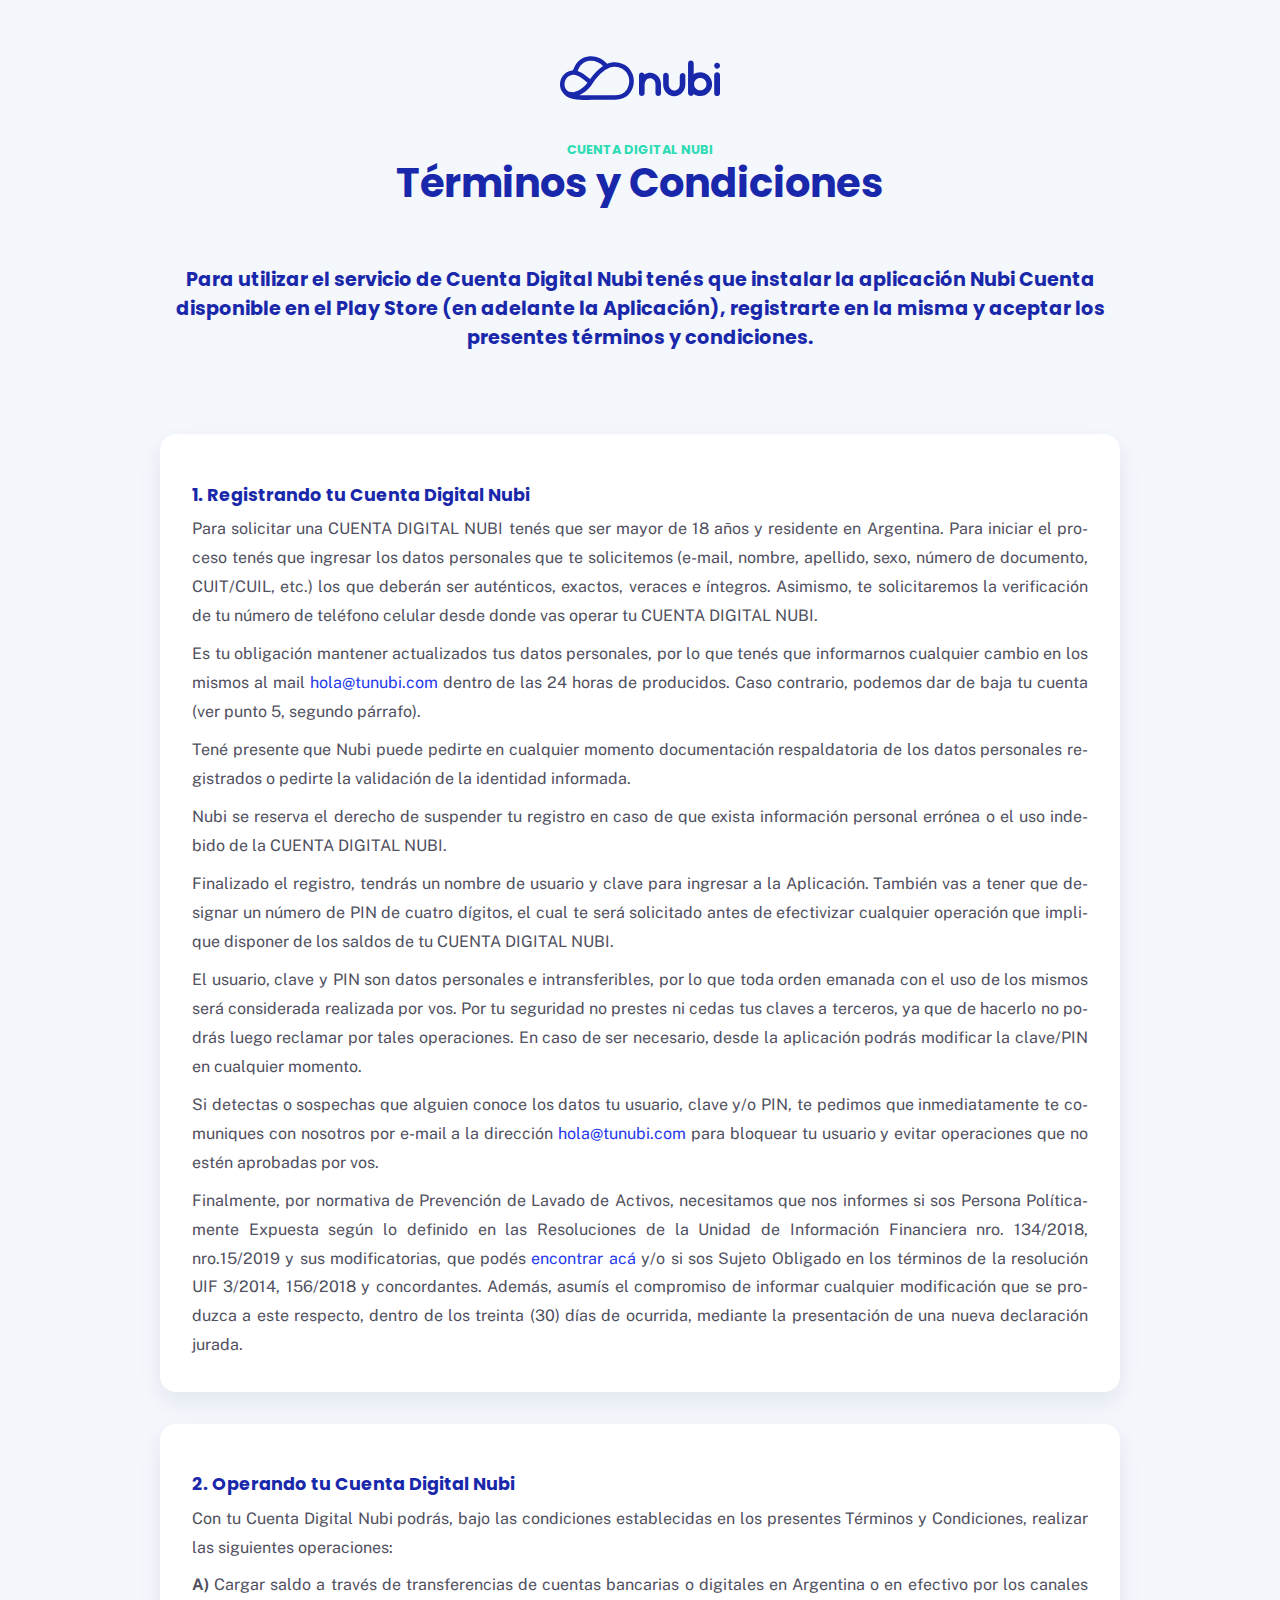
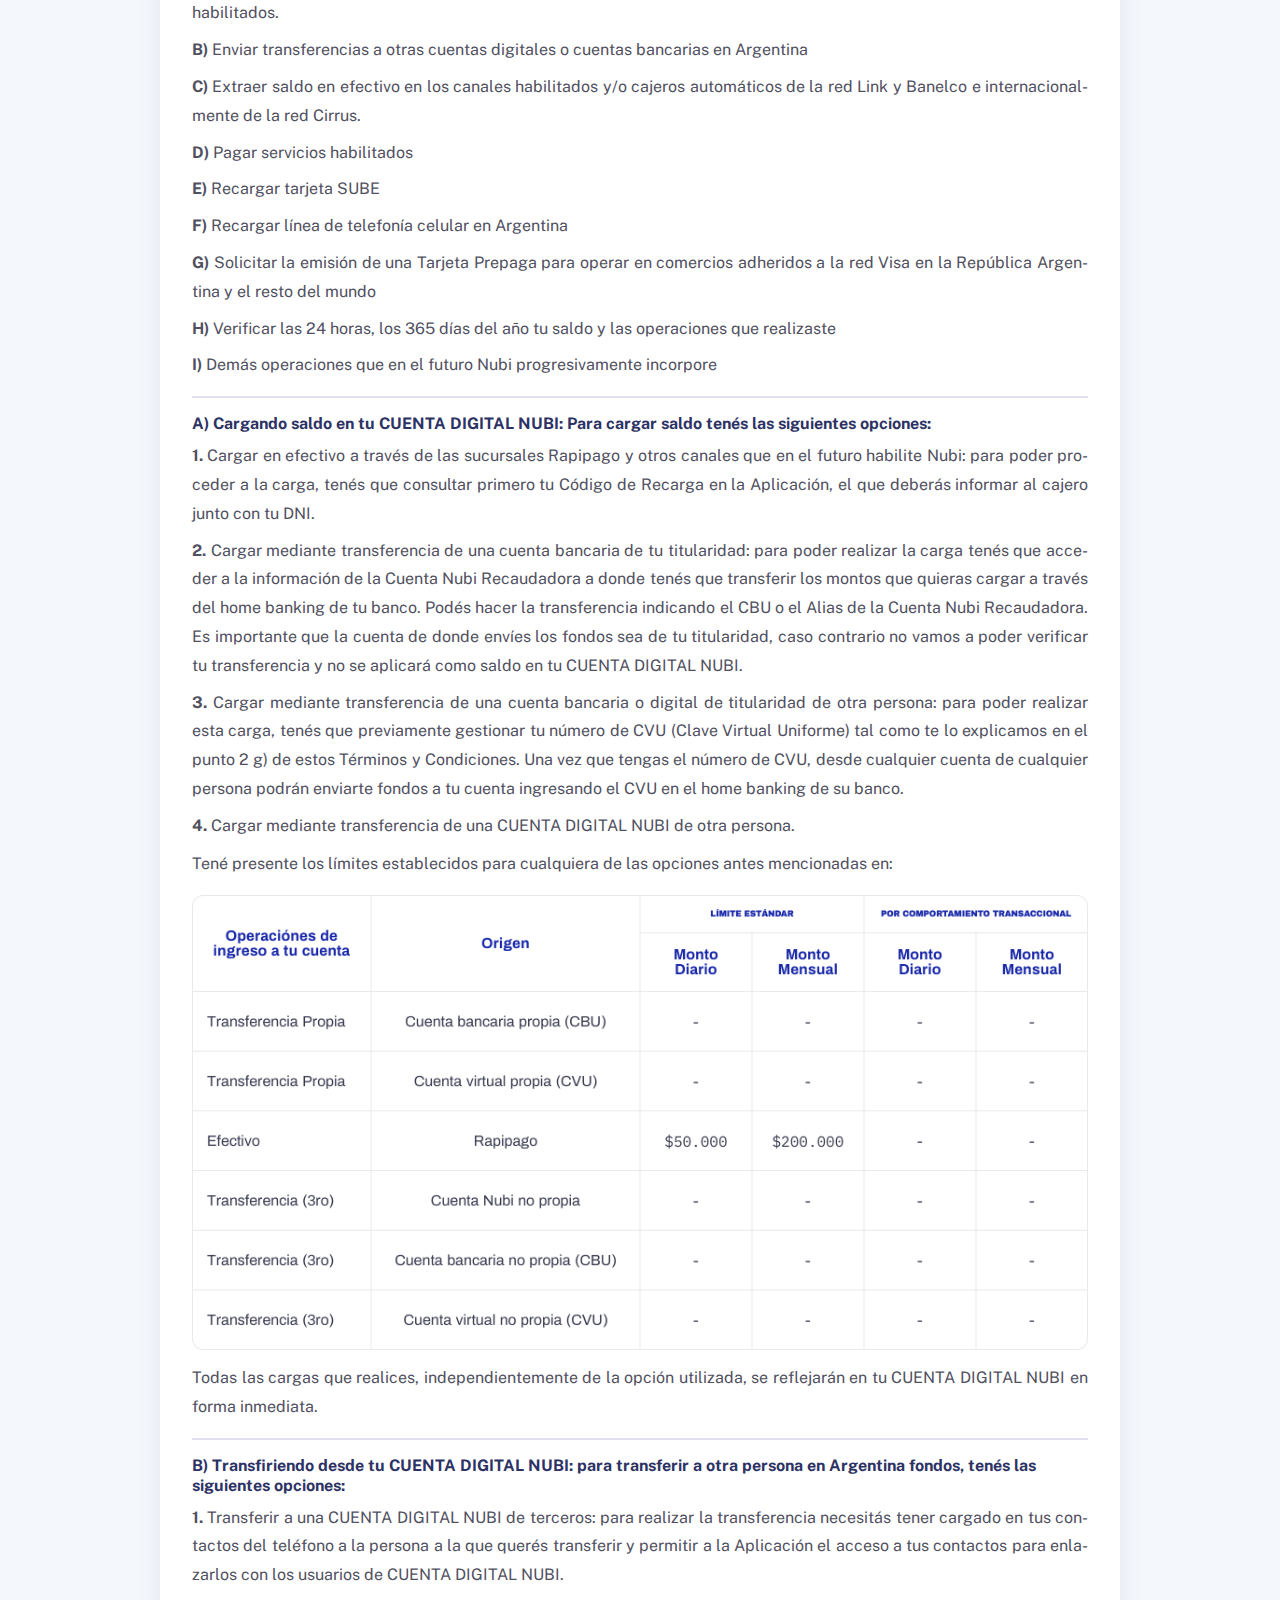
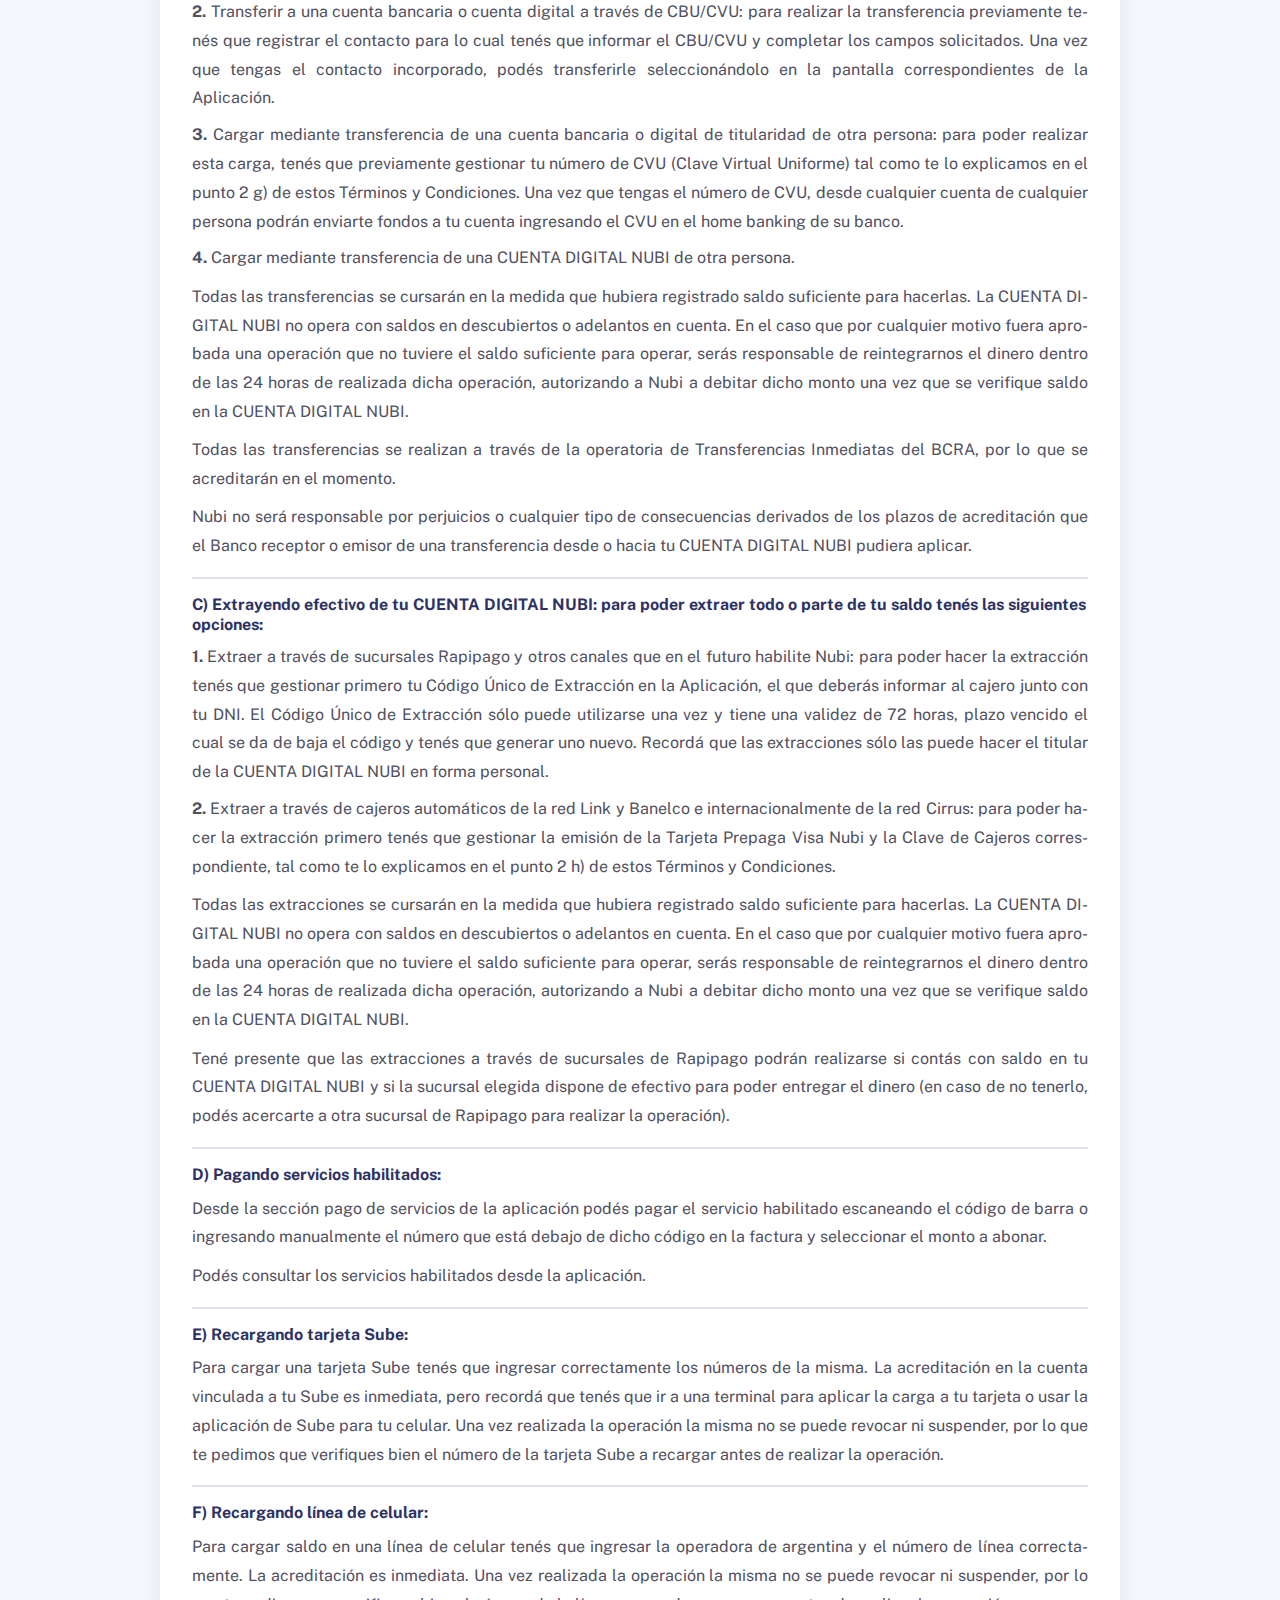
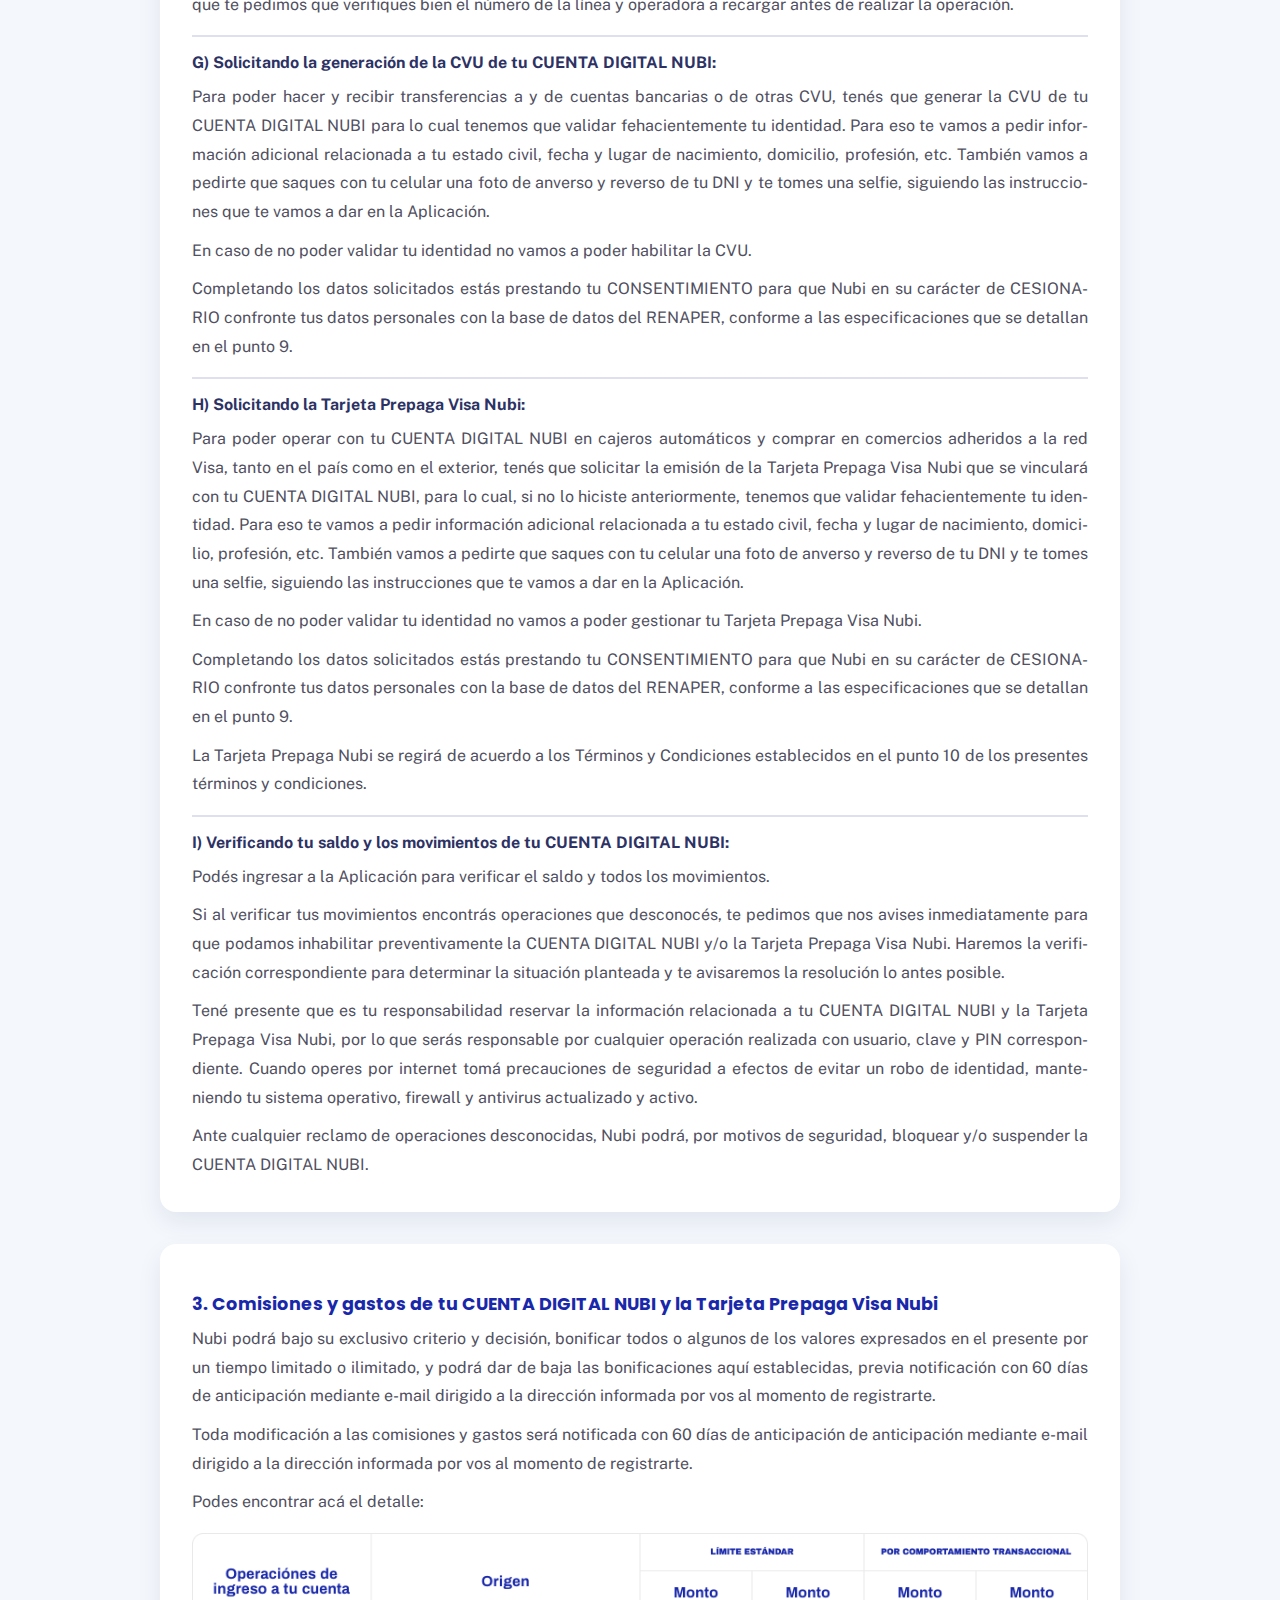
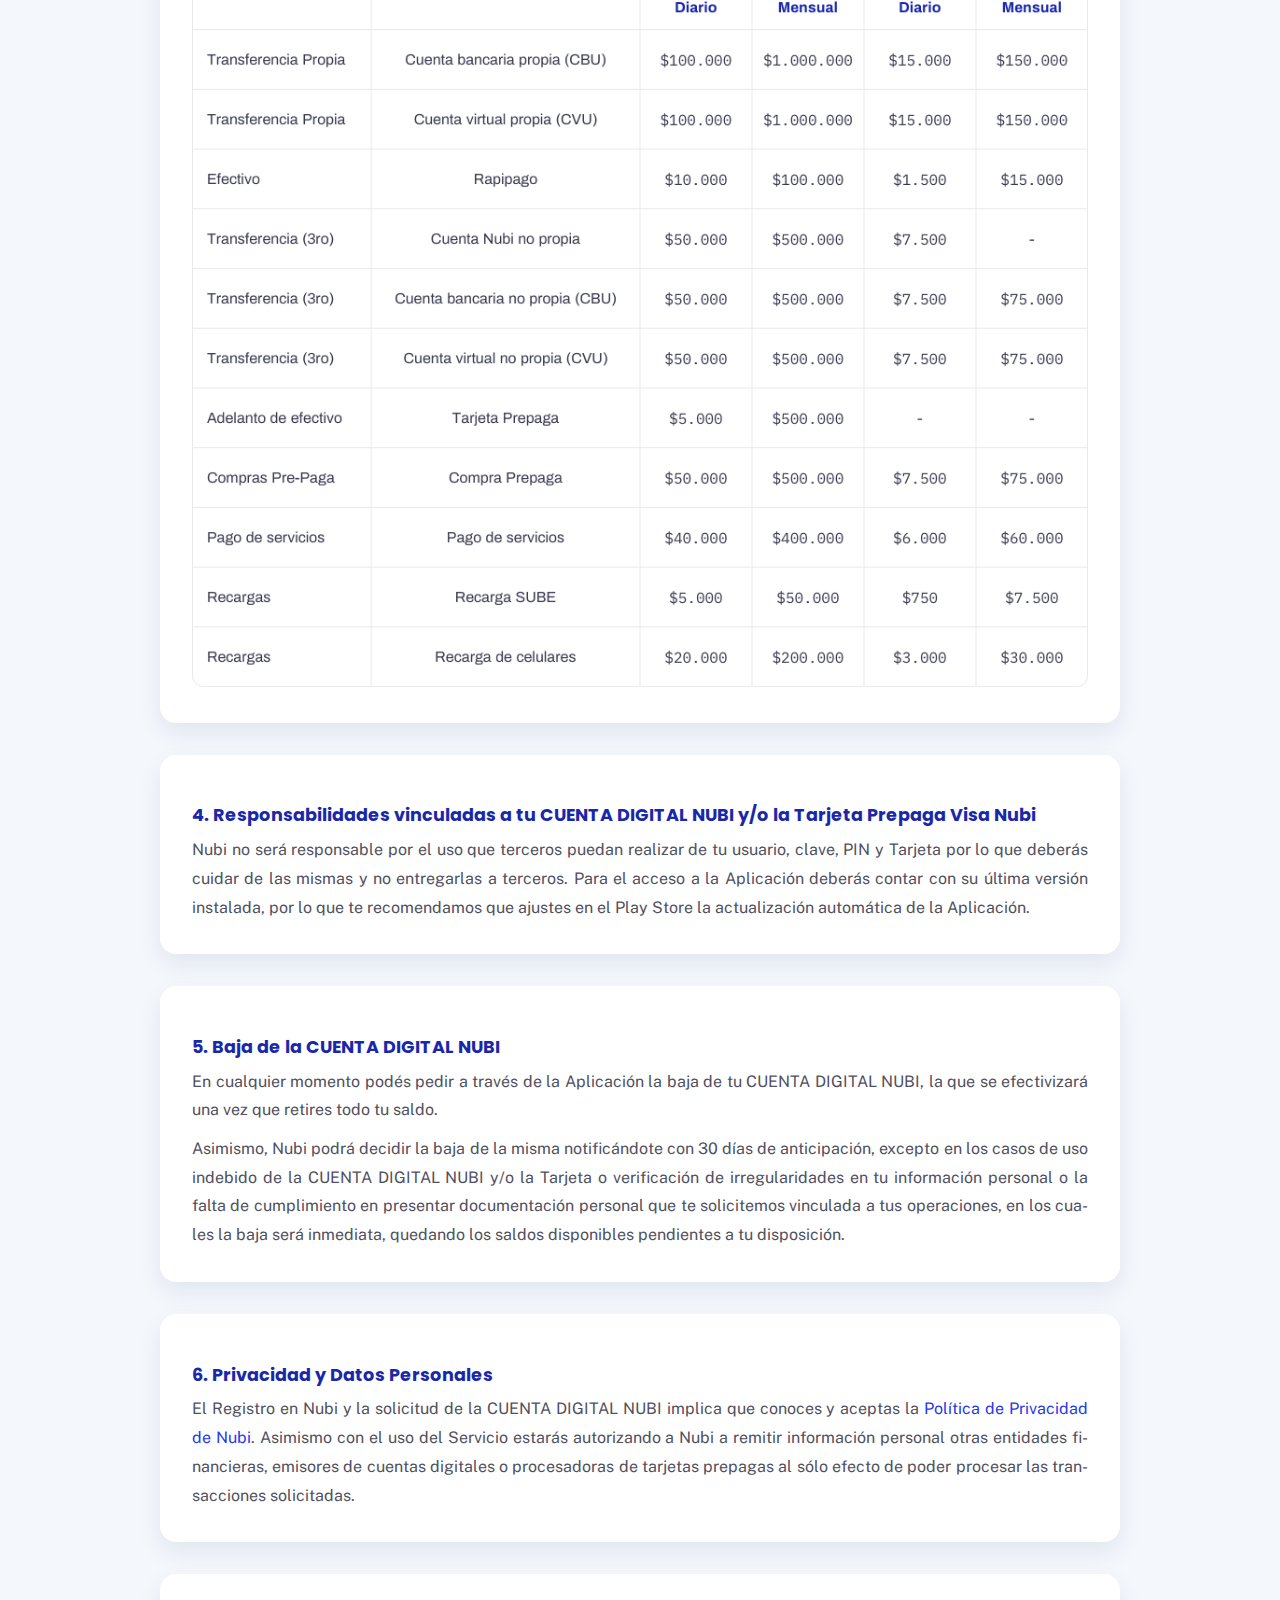
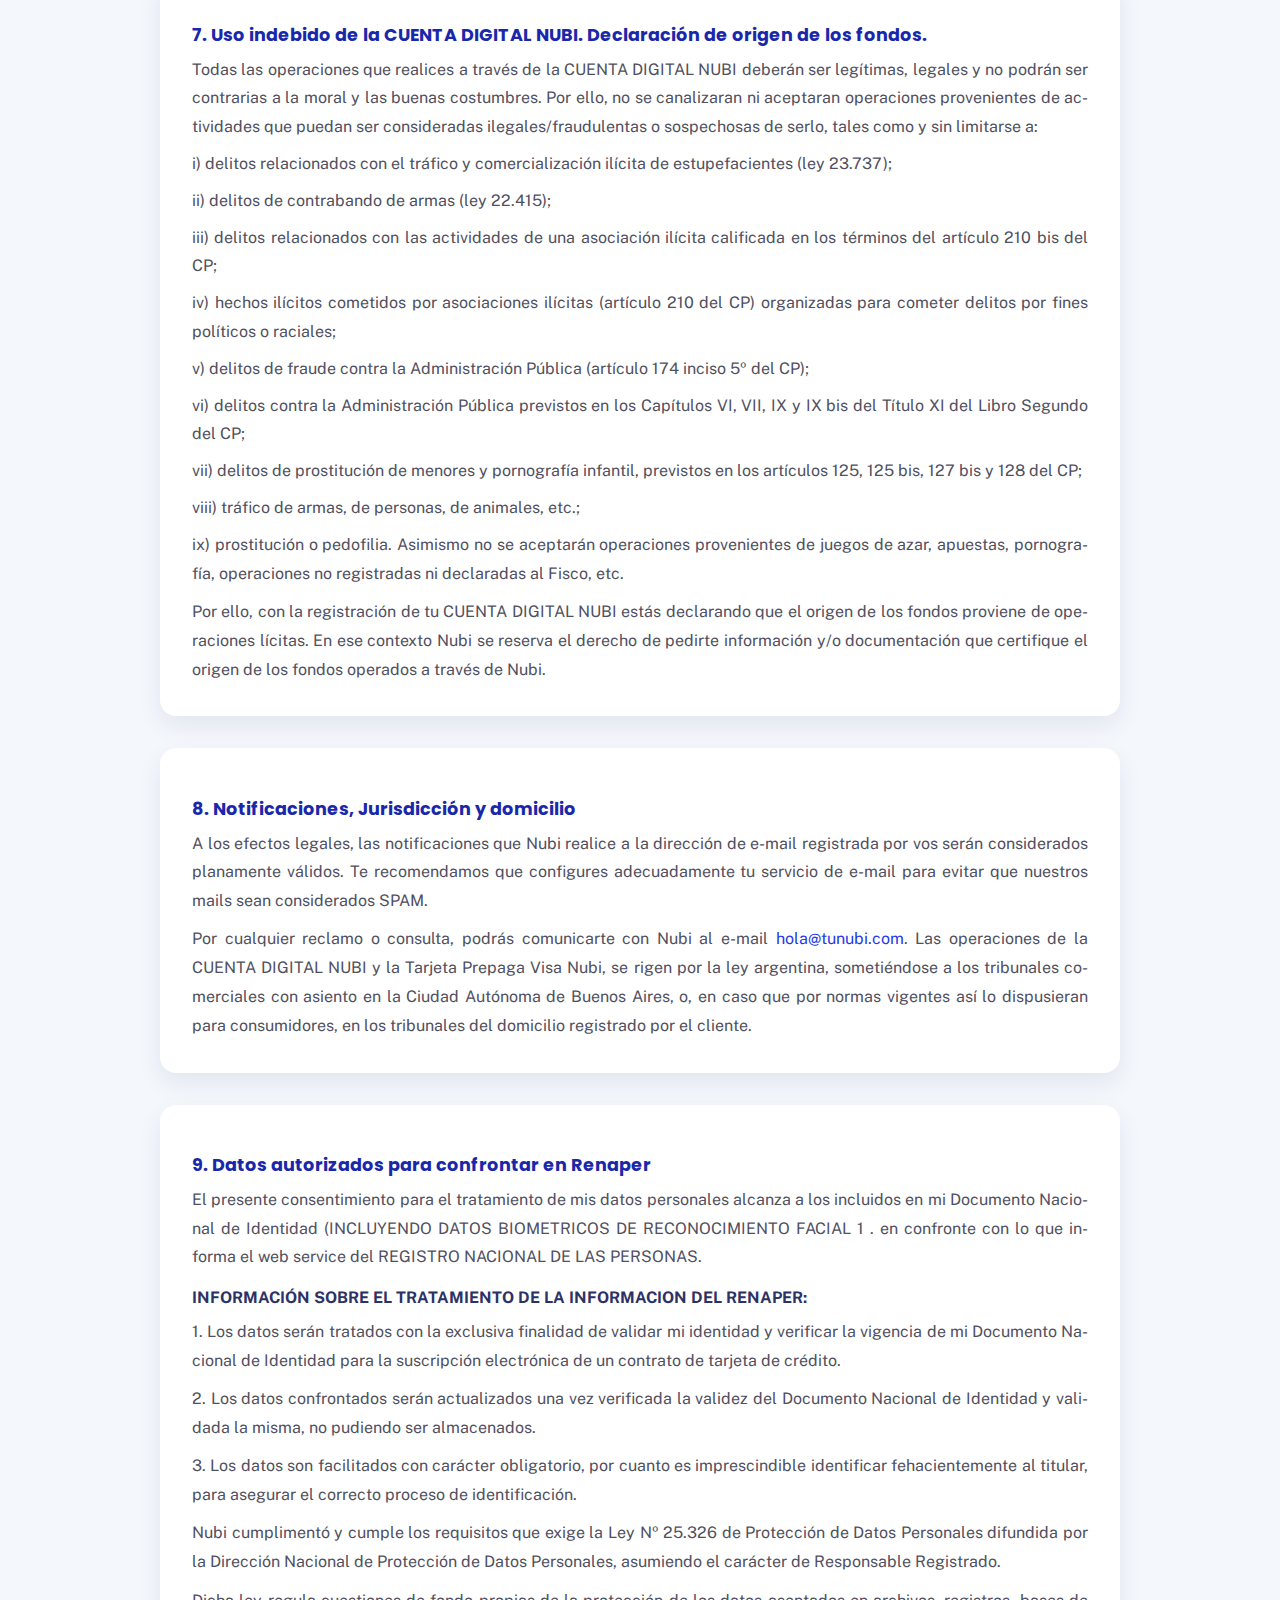
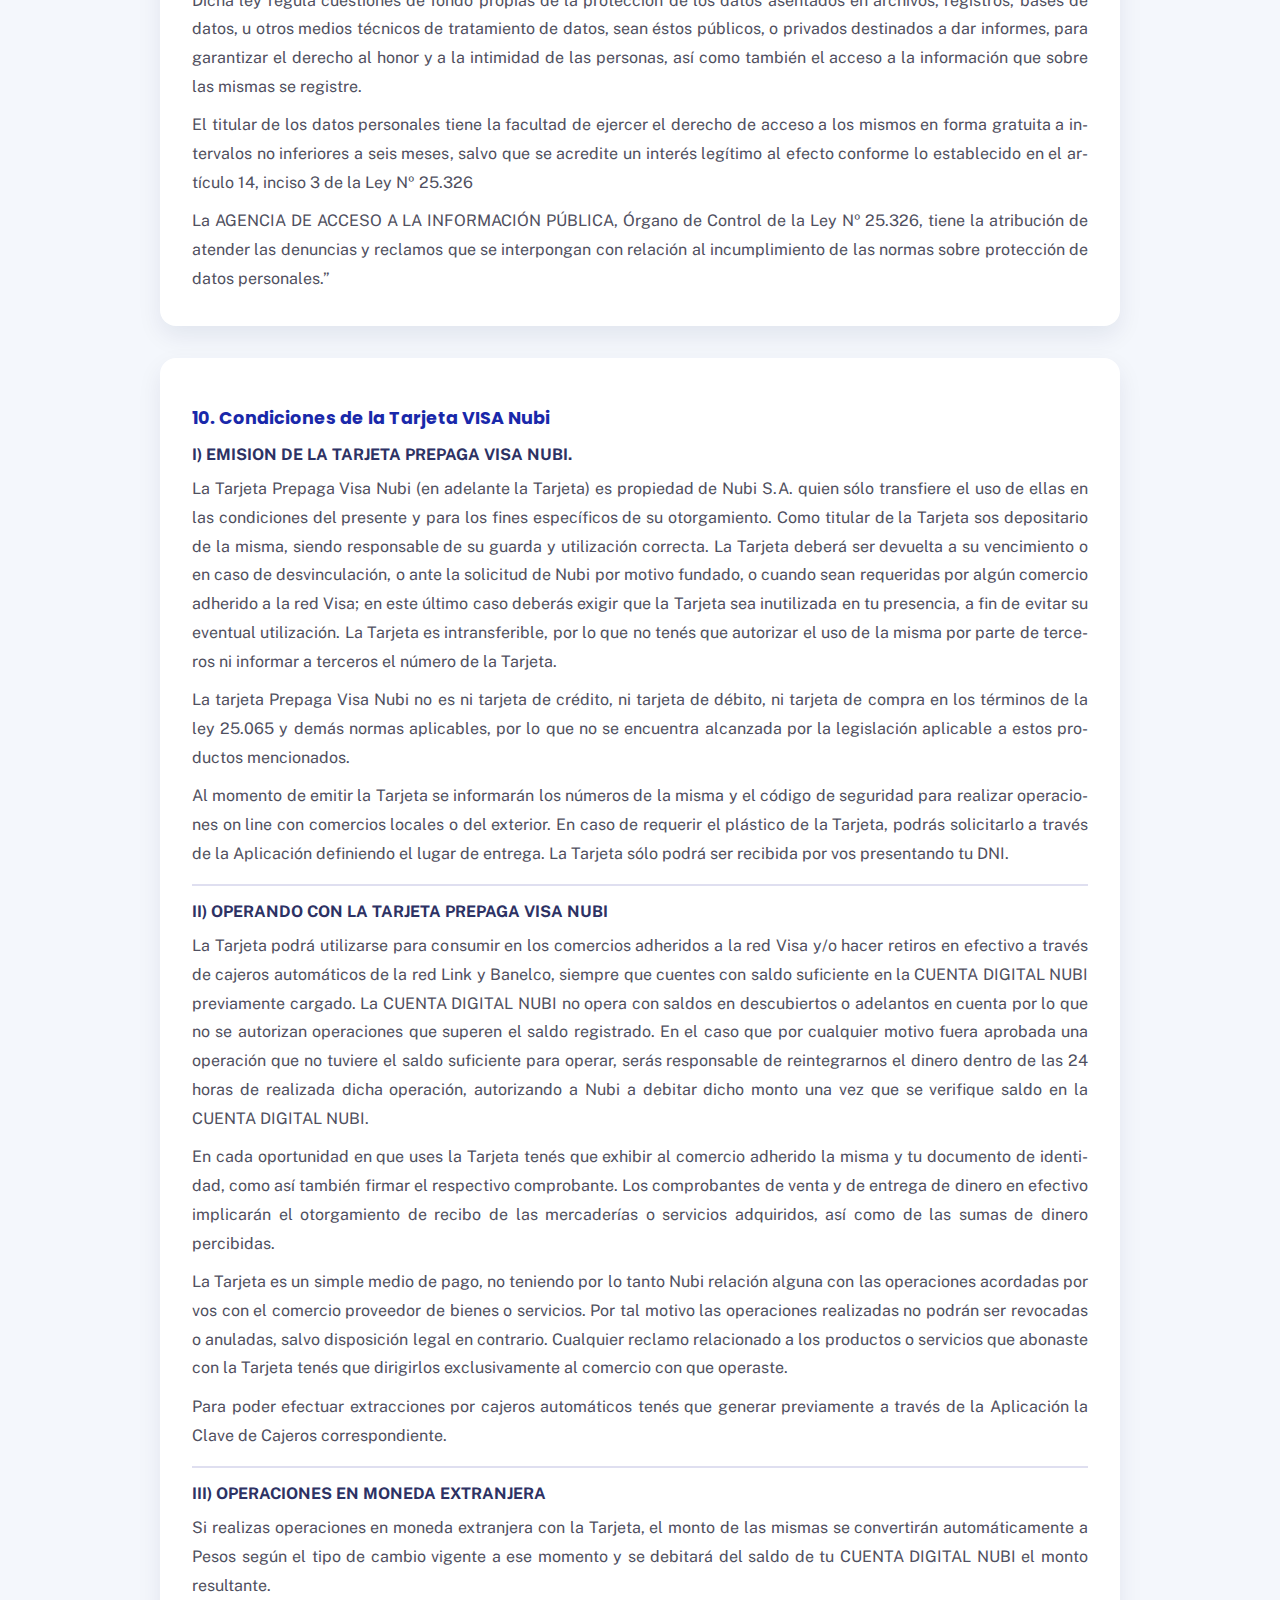
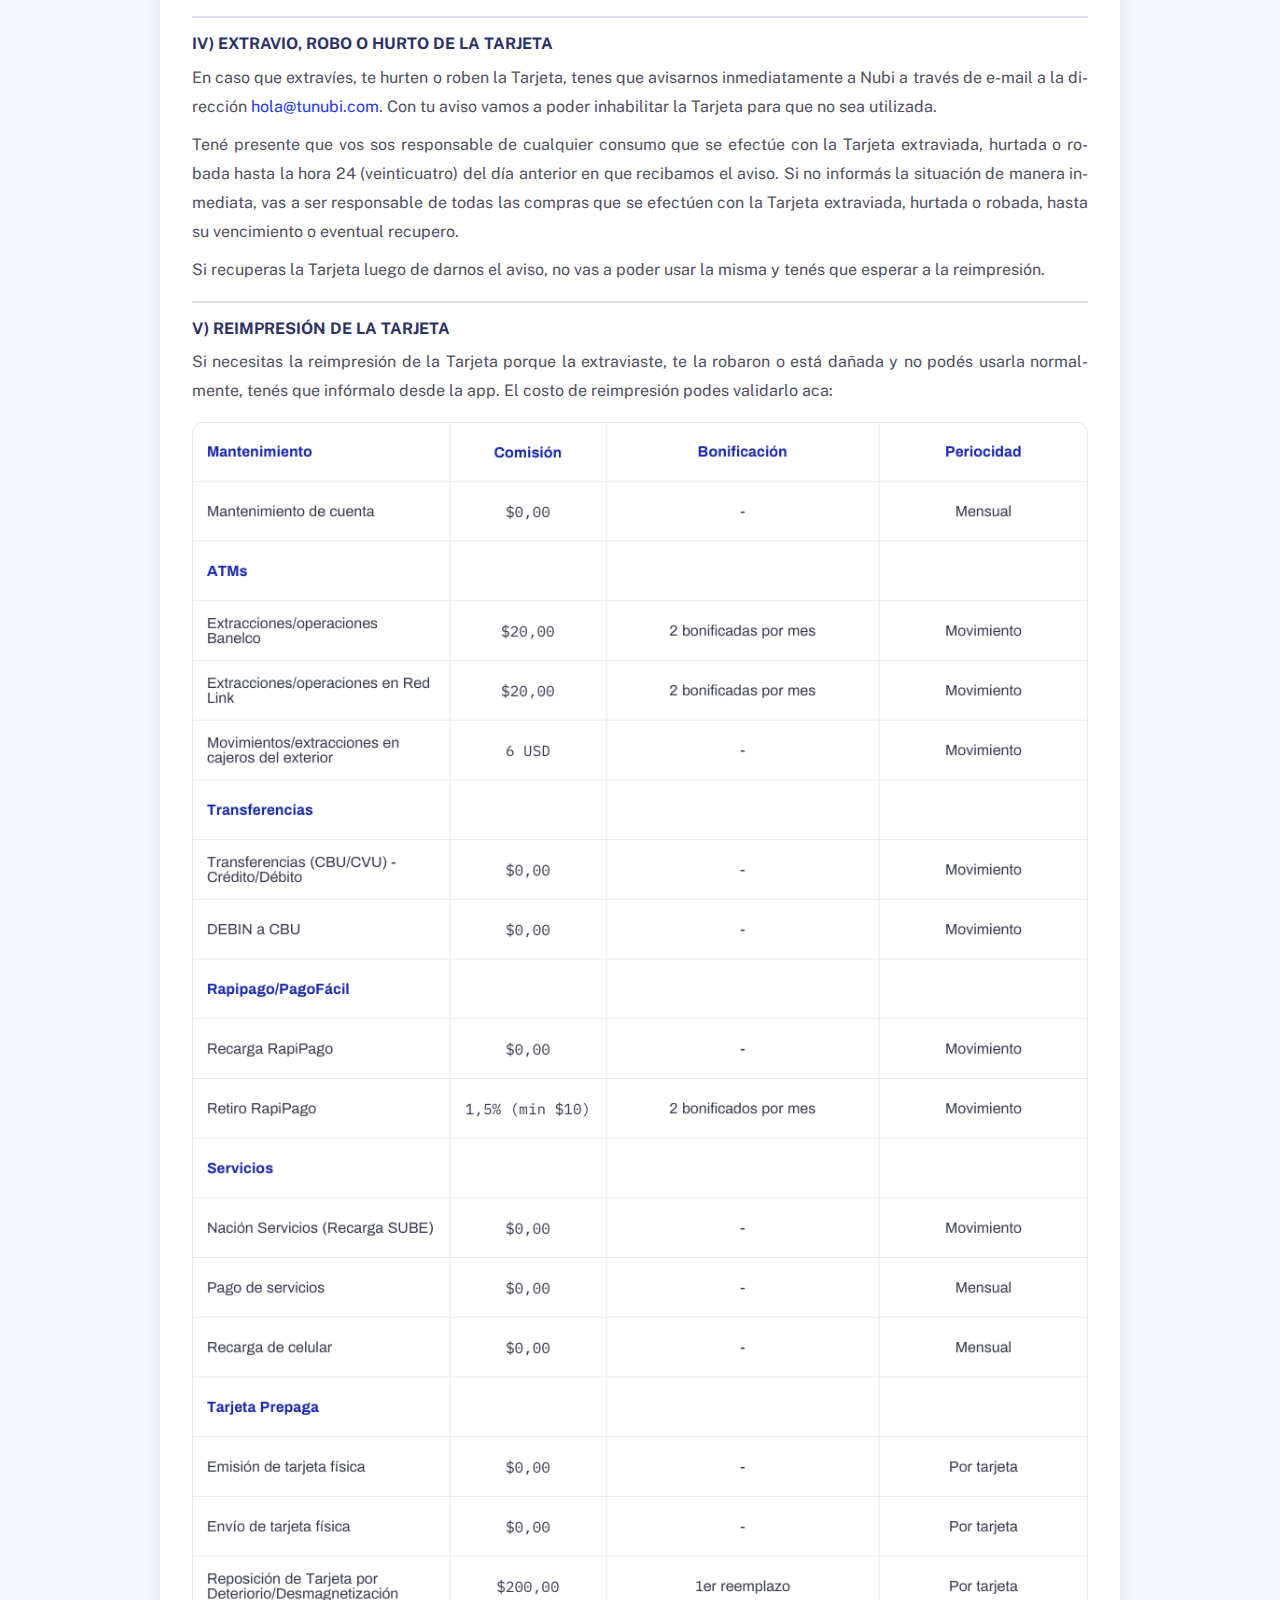
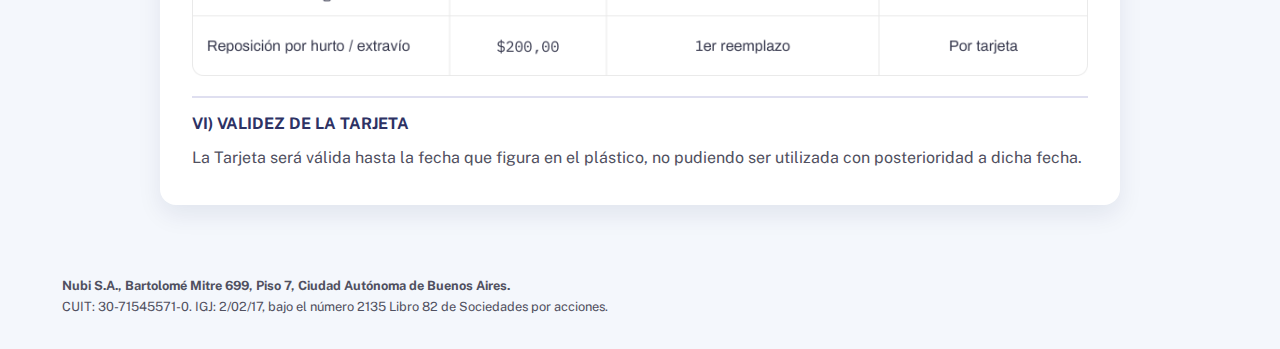
==== commit 81c05cf6: "Ajustes de estilo y texto" ====
--- a/index.html
+++ b/index.html
@@ -84,7 +84,8 @@
             <p>Tené presente los límites establecidos para cualquiera de las opciones antes mencionadas en:
             </p>
             <!-- Límites de Transacciones -->
-            <!-- <table>
+            <!--
+            <table>
                 <thead>
                   <tr>
                     <td rowspan="2">Opera</td>
@@ -109,7 +110,8 @@
                     <td>Transferencia propia</td>
                   </tr>
                 </tbody>
-              </table> -->
+            </table>
+            -->
             <img class="table" src="img/tabla-operaciones_ingreso_de_cuenta.png" alt="Tabla de Operaciones de Ingreso de Cuenta">
             <p>Todas las cargas que realices, independientemente de la opción utilizada, se reflejarán en tu CUENTA DIGITAL NUBI en forma inmediata.
             </p>
@@ -151,8 +153,9 @@
                 </p>
             <hr>
             <h5>D) Pagando servicios habilitados:</h5>
-                <p>[código de barra o ingresando manualmente el número que está debajo y seleccionar la factura a abonar]
-                </p>
+                <p>Desde la sección pago de servicios de la aplicación podés pagar el servicio habilitado escaneando el código de barra o ingresando manualmente el número que está debajo de dicho código en la factura y seleccionar el monto a abonar.
+                </p>
+                <p>Podés consultar los servicios habilitados desde la aplicación.</p>
             <hr>
             <h5>E) Recargando tarjeta Sube:</h5>
                 <p>Para cargar una tarjeta Sube tenés que ingresar correctamente los números de la misma. La acreditación en la cuenta vinculada a tu Sube es inmediata, pero recordá que tenés que ir a una terminal para aplicar la carga a tu tarjeta o usar la aplicación de Sube para tu celular. Una vez realizada la operación la misma no se puede revocar ni suspender, por lo que te pedimos que verifiques bien el número de la tarjeta Sube a recargar antes de realizar la operación. 
@@ -207,7 +210,7 @@
             <h4>5. Baja de la CUENTA DIGITAL NUBI</h4>
 
             <p>En cualquier momento podés pedir a través de la Aplicación la baja de tu CUENTA DIGITAL NUBI, la que se efectivizará una vez que retires todo tu saldo.</p>
-            <p>Asimismo Nubi podrá decidir la baja de la misma notificándote con 30 días de anticipación, excepto en los casos de uso indebido de la tarjeta o verificación de irregularidades en tu información personal, en los cuales la baja será inmediata, quedando los saldos disponibles pendientes a tu disposición.</p>
+            <p>Asimismo, Nubi podrá decidir la baja de la misma notificándote con 30 días de anticipación, excepto en los casos de uso indebido de la CUENTA DIGITAL NUBI y/o la Tarjeta o verificación de irregularidades en tu información personal o la falta de cumplimiento en presentar documentación personal que te solicitemos vinculada a tus operaciones, en los cuales la baja será inmediata, quedando los saldos disponibles pendientes a tu disposición.</p>
         </div>
         <div class="contenido">
             <h4>6. Privacidad y Datos Personales</h4>
@@ -255,7 +258,8 @@
         <div class="contenido">
             <h4>8. Notificaciones, Jurisdicción y domicilio</h4>
 
-            <p>A los efectos legales, las notificaciones que Nubi realice a la dirección de e-mail registrada por vos serán considerados planamente válidos. Te recomendamos que configures adecuadamente tu servicio de e-mail para evitar que nuestros mails sean considerados SPAM. Por cualquier reclamo o consulta, podrás comunicarte con Nubi al e-mail <a href="mailto:hola@tunubi.com" target="_blank">hola@tunubi.com</a>. Las operaciones de la CUENTA DIGITAL NUBI y la Tarjeta Prepaga Visa Nubi, se rigen por la ley argentina, sometiéndose a los tribunales comerciales con asiento en la Ciudad Autónoma de Buenos Aires, o, en caso que por normas vigentes así lo dispusieran para consumidores, en los tribunales del domicilio registrado por el cliente.</p>
+            <p>A los efectos legales, las notificaciones que Nubi realice a la dirección de e-mail registrada por vos serán considerados planamente válidos. Te recomendamos que configures adecuadamente tu servicio de e-mail para evitar que nuestros mails sean considerados SPAM.</p>
+            <p>Por cualquier reclamo o consulta, podrás comunicarte con Nubi al e-mail <a href="mailto:hola@tunubi.com" target="_blank">hola@tunubi.com</a>. Las operaciones de la CUENTA DIGITAL NUBI y la Tarjeta Prepaga Visa Nubi, se rigen por la ley argentina, sometiéndose a los tribunales comerciales con asiento en la Ciudad Autónoma de Buenos Aires, o, en caso que por normas vigentes así lo dispusieran para consumidores, en los tribunales del domicilio registrado por el cliente.</p>
         </div>
         <div class="contenido">
             <h4>9. Datos autorizados para confrontar en Renaper</h4>
@@ -292,8 +296,8 @@
             <p>Tené presente que vos sos responsable de cualquier consumo que se efectúe con la Tarjeta extraviada, hurtada o robada hasta la hora 24 (veinticuatro) del día anterior en que recibamos el aviso. Si no informás la situación de manera inmediata, vas a ser responsable de todas las compras que se efectúen con la Tarjeta extraviada, hurtada o robada, hasta su vencimiento o eventual recupero. </p>
             <p>Si recuperas la Tarjeta luego de darnos el aviso, no vas a poder usar la misma y tenés que esperar a la reimpresión.</p>
             <hr>
-            <h5>V) REIMPRESION DE LA TARJETA</h5>
-            <p>Si necesitás la reimpresión de la Tarjeta porque la extraviaste, te la robaron o está dañada y no podés usarla normalmente, tenés que [desde la app]. El costo de reimpresión podés validarlo acá:</p>
+            <h5>V) REIMPRESIÓN DE LA TARJETA</h5>
+            <p>Si necesitas la reimpresión de la Tarjeta porque la extraviaste, te la robaron o está dañada y no podés usarla normalmente, tenés que infórmalo desde la app. El costo de reimpresión podes validarlo aca:</p>
             <img class="table" src="img/tabla-gastos_y_comisiones.png" alt="Tabla de Operaciones de Ingreso de Cuenta">
             <hr>
             <h5>VI) VALIDEZ DE LA TARJETA</h5>
--- a/styles.css
+++ b/styles.css
@@ -36,13 +36,17 @@
 background-color: #F4F7FC;
 }
 
-a, button, li, p, span {
+a, button, li, ol, p, span {
 line-height: 1.8em;
-margin: 0
+margin: 0;
+text-align: justify;
+hyphens: auto;
 }
 
 p {
 margin-top: 0.6em;
+/* text-align: justify;
+hyphens: auto; */
 }
 
 img {
@@ -59,7 +63,7 @@
 
 li,ol {
 list-style-type: none;
-line-height: 1.5em;
+/* line-height: 1.8em; */
 margin-top: 0.5em;
 }
 
@@ -182,6 +186,7 @@
 text-decoration: none;
 color: #2439EC;
 transition: color 0.25s;
+hyphens: none;
 }
 
 a:hover {
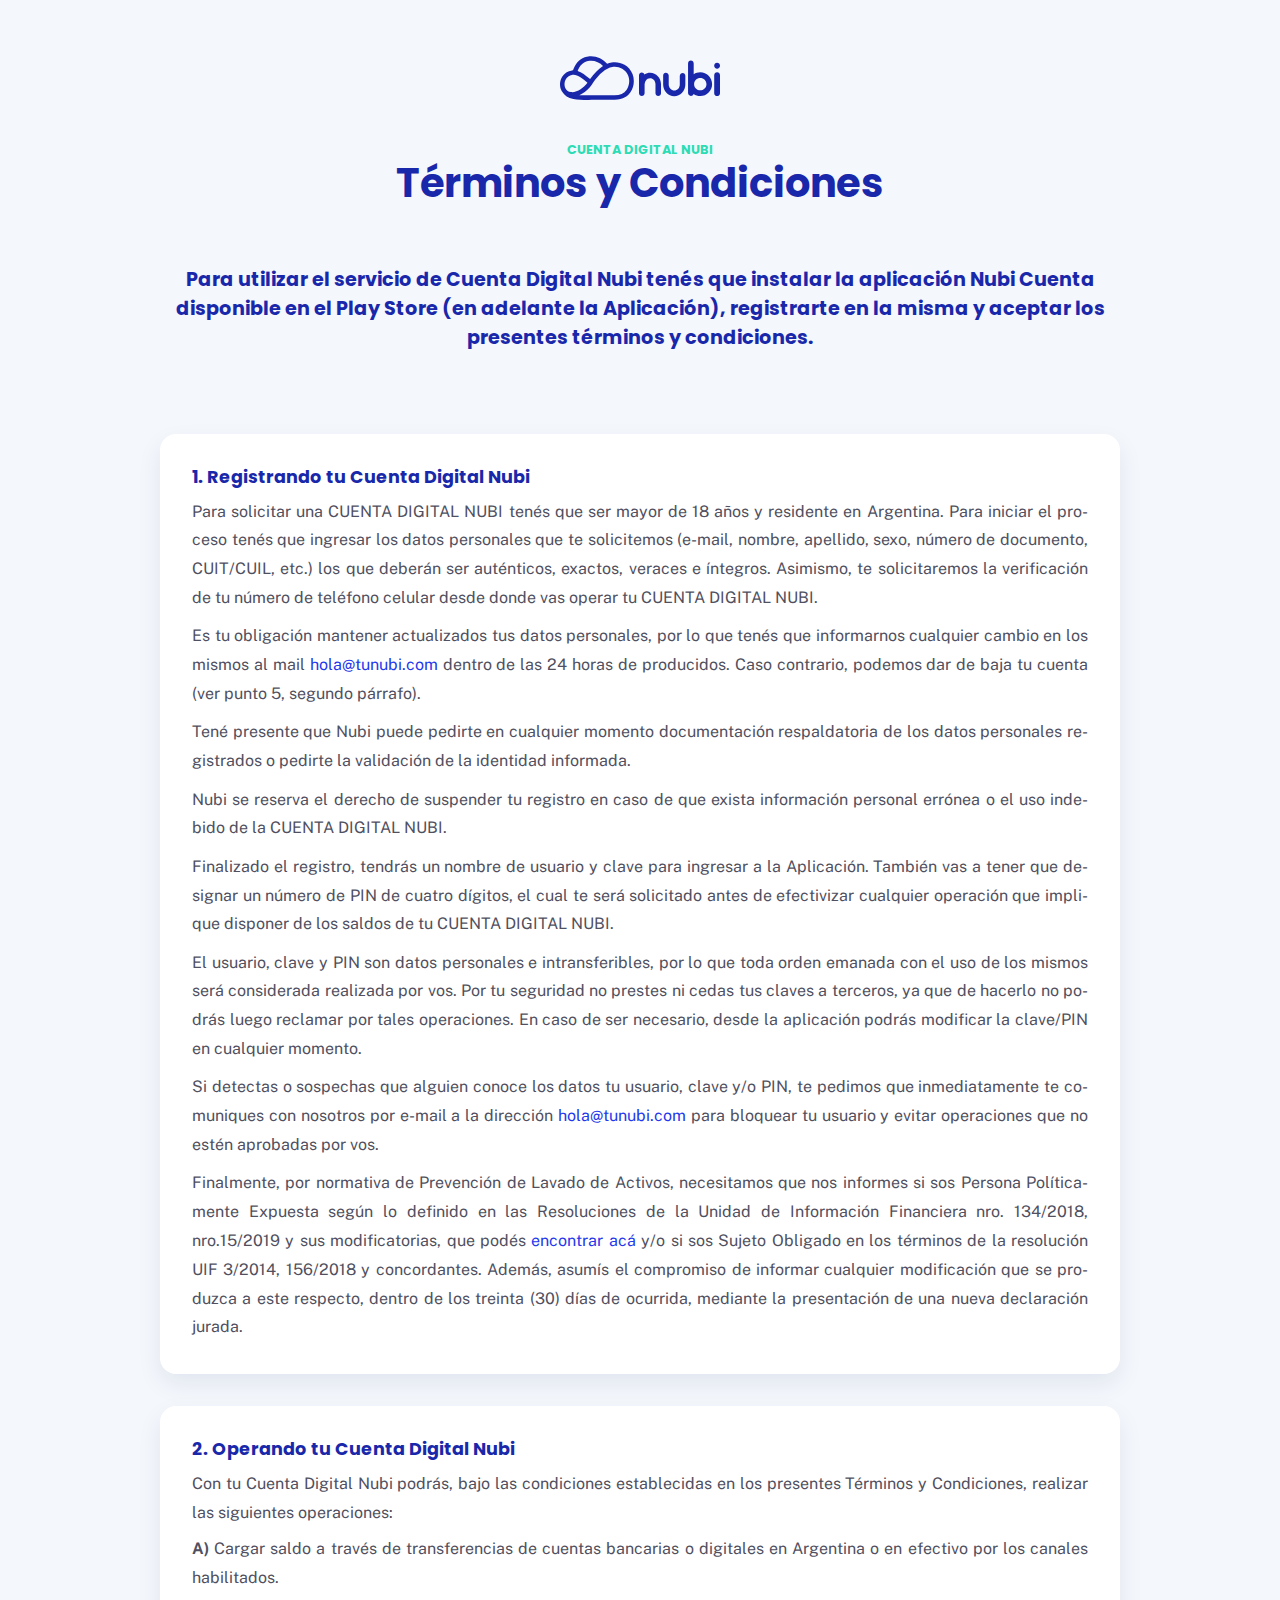
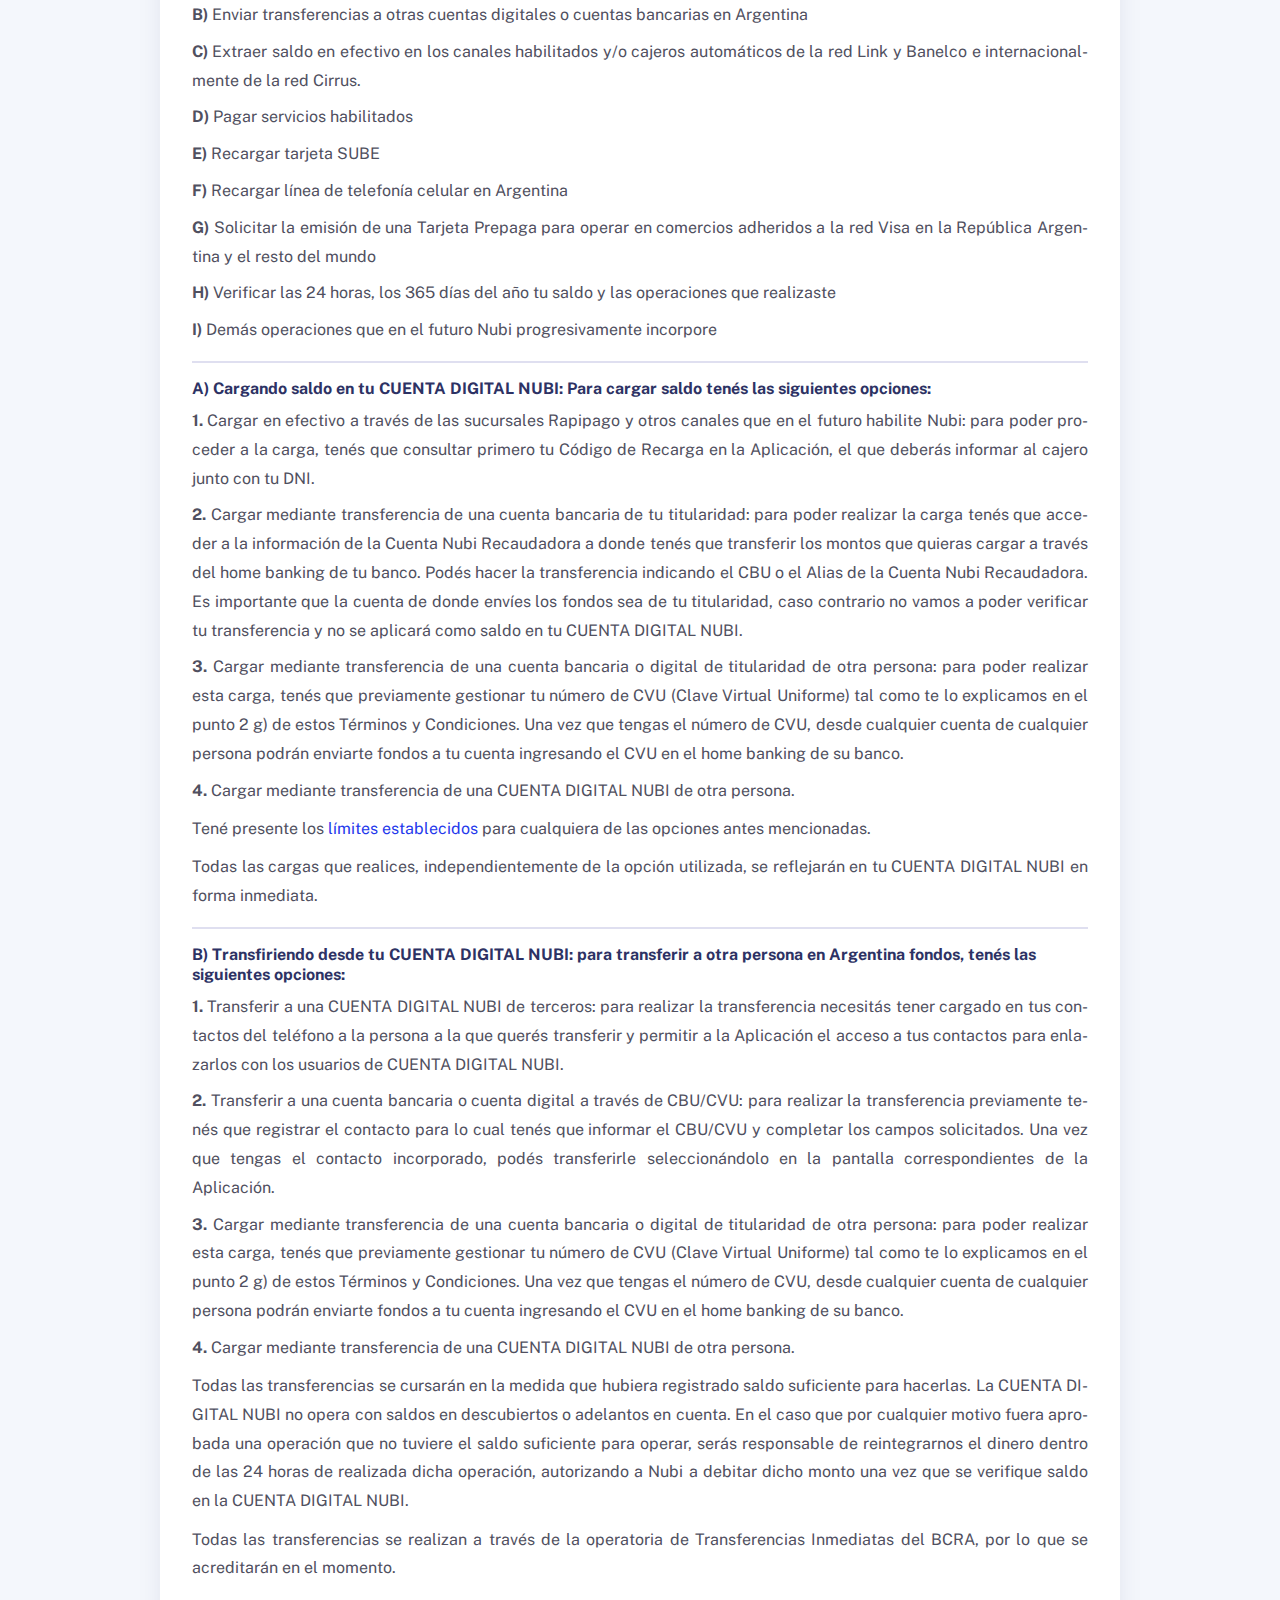
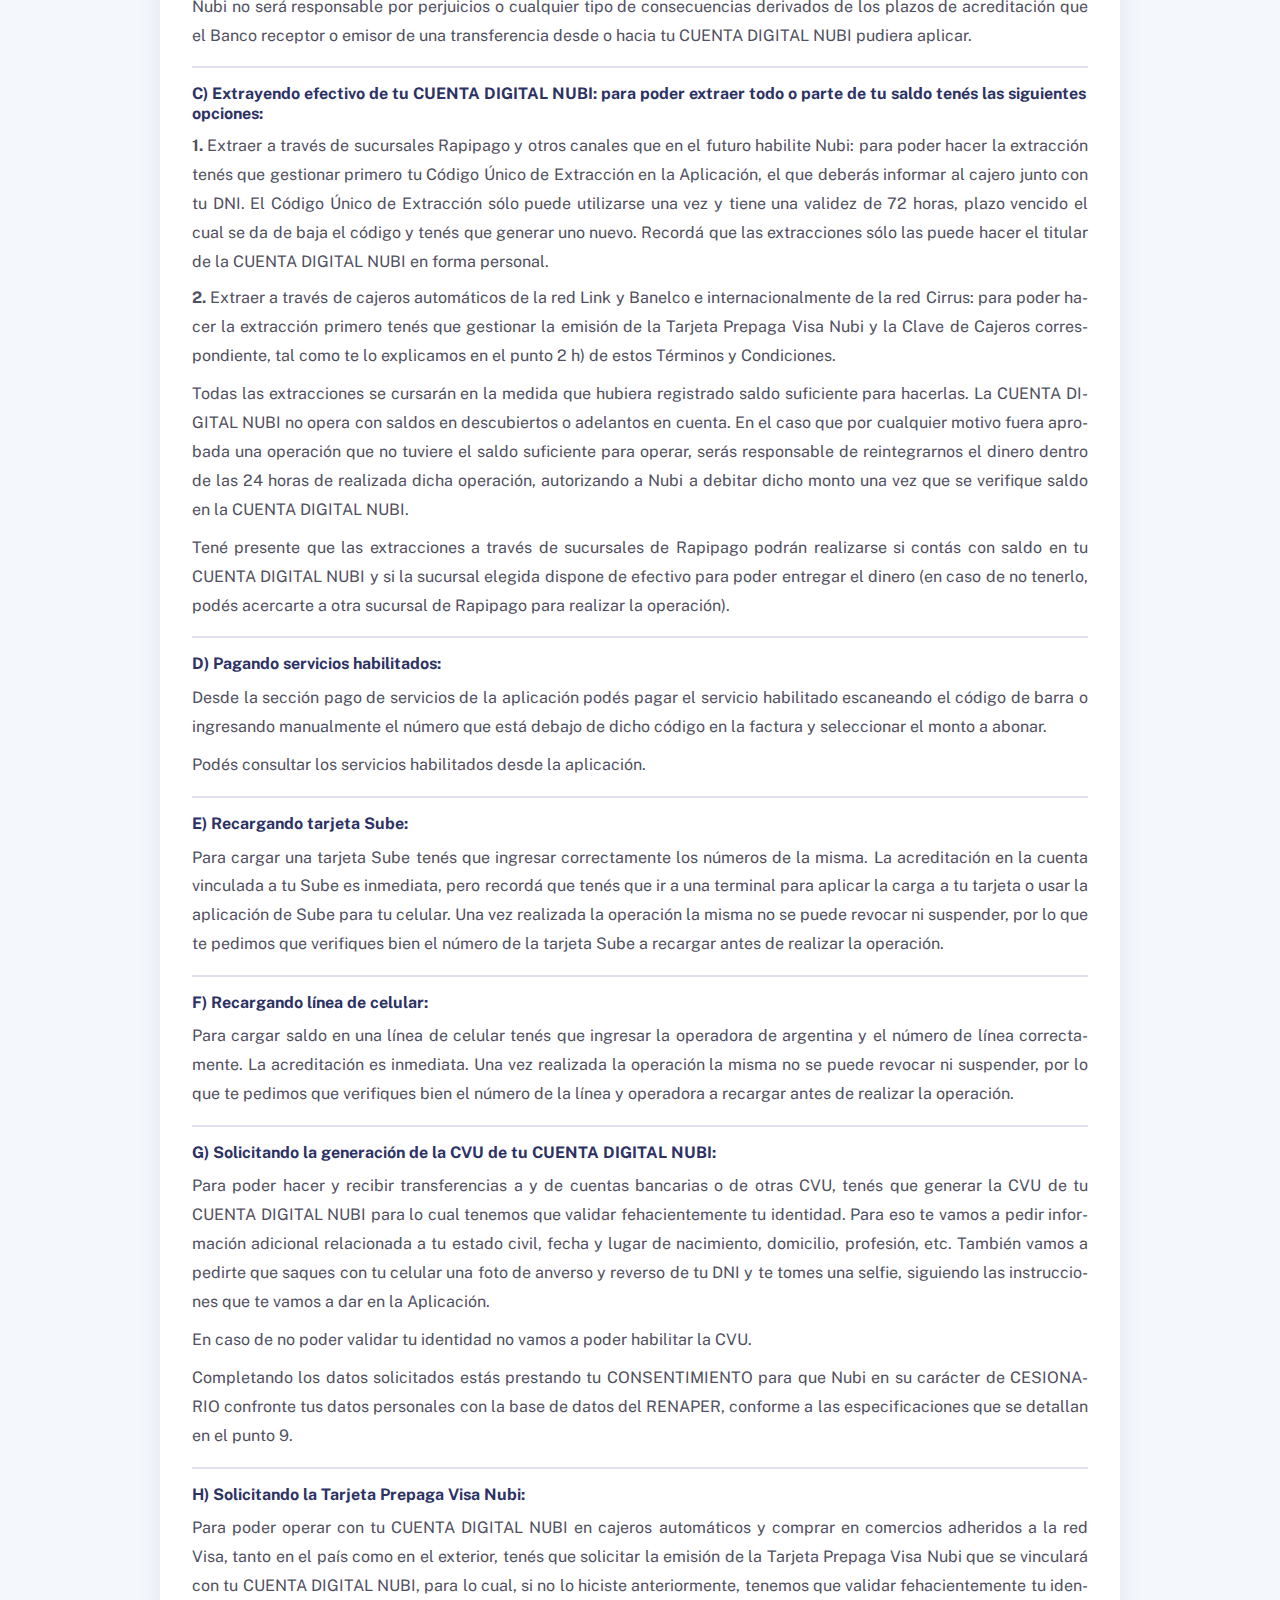
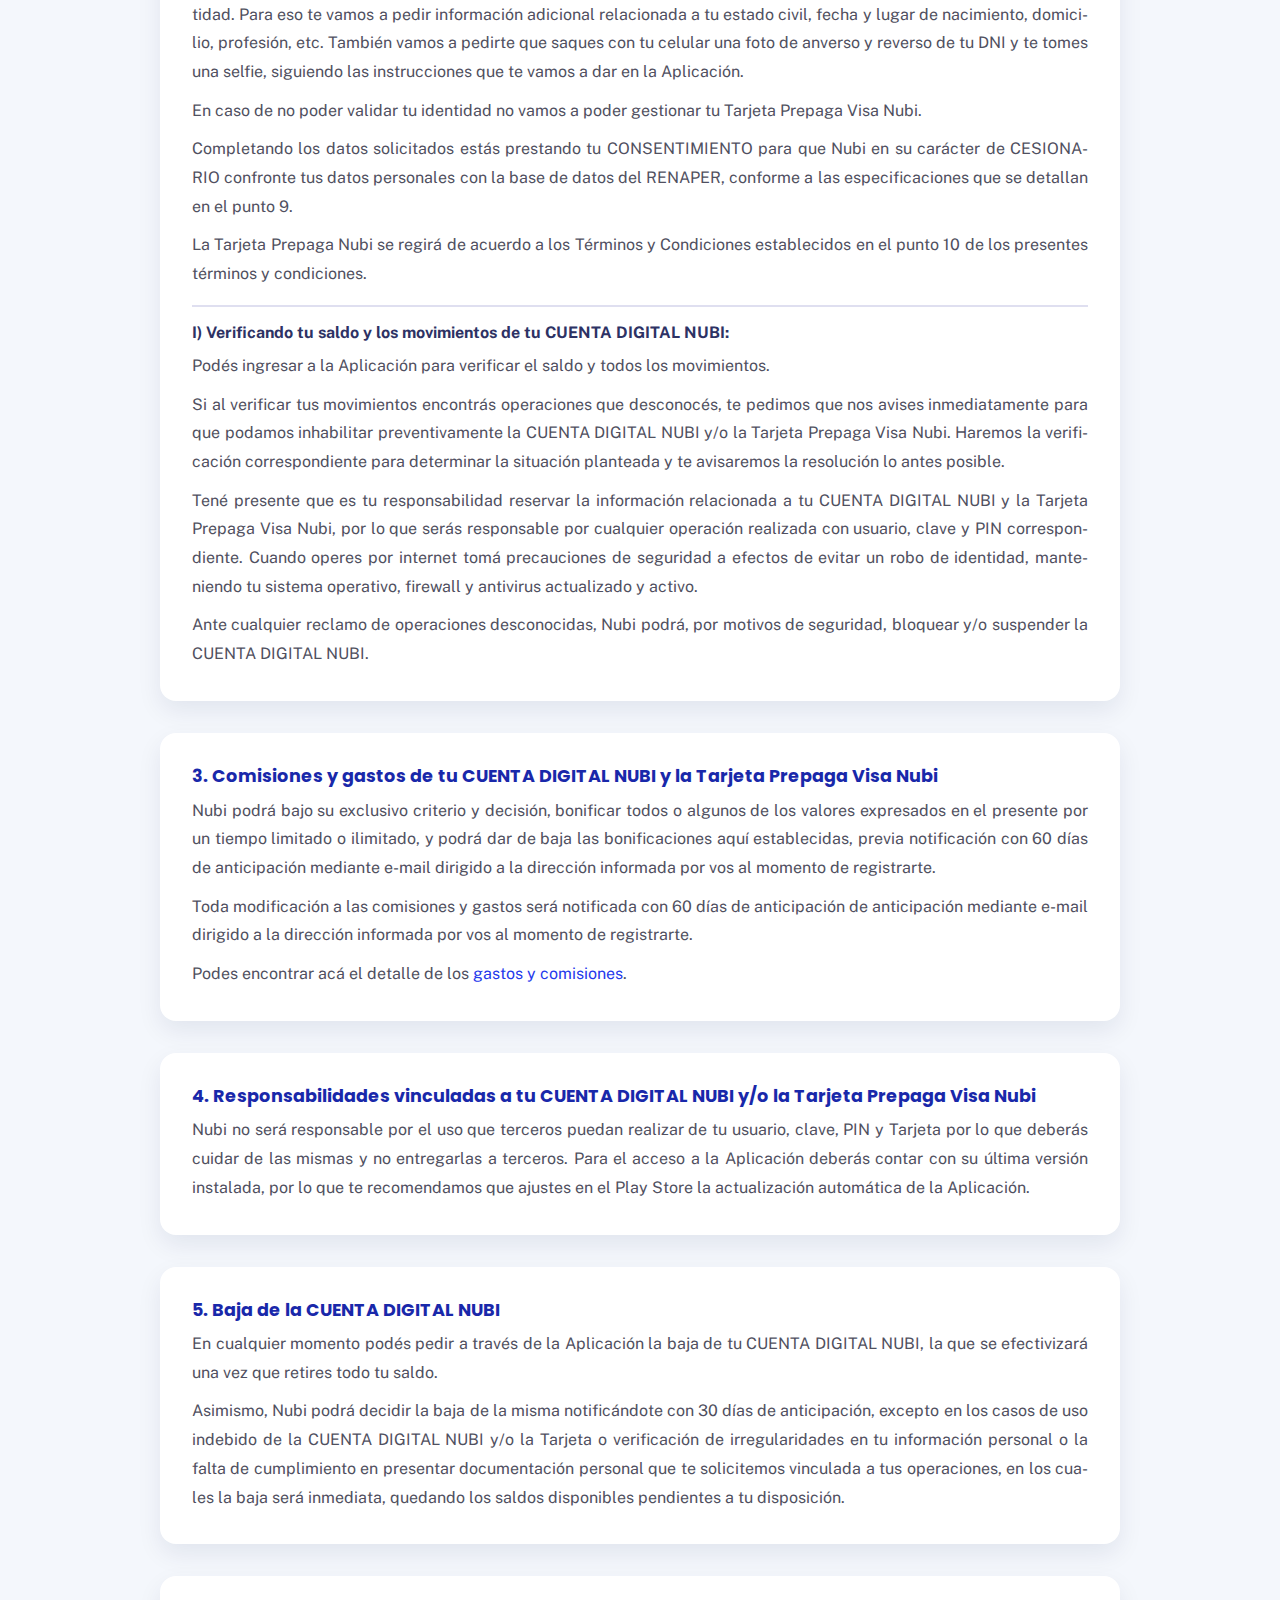
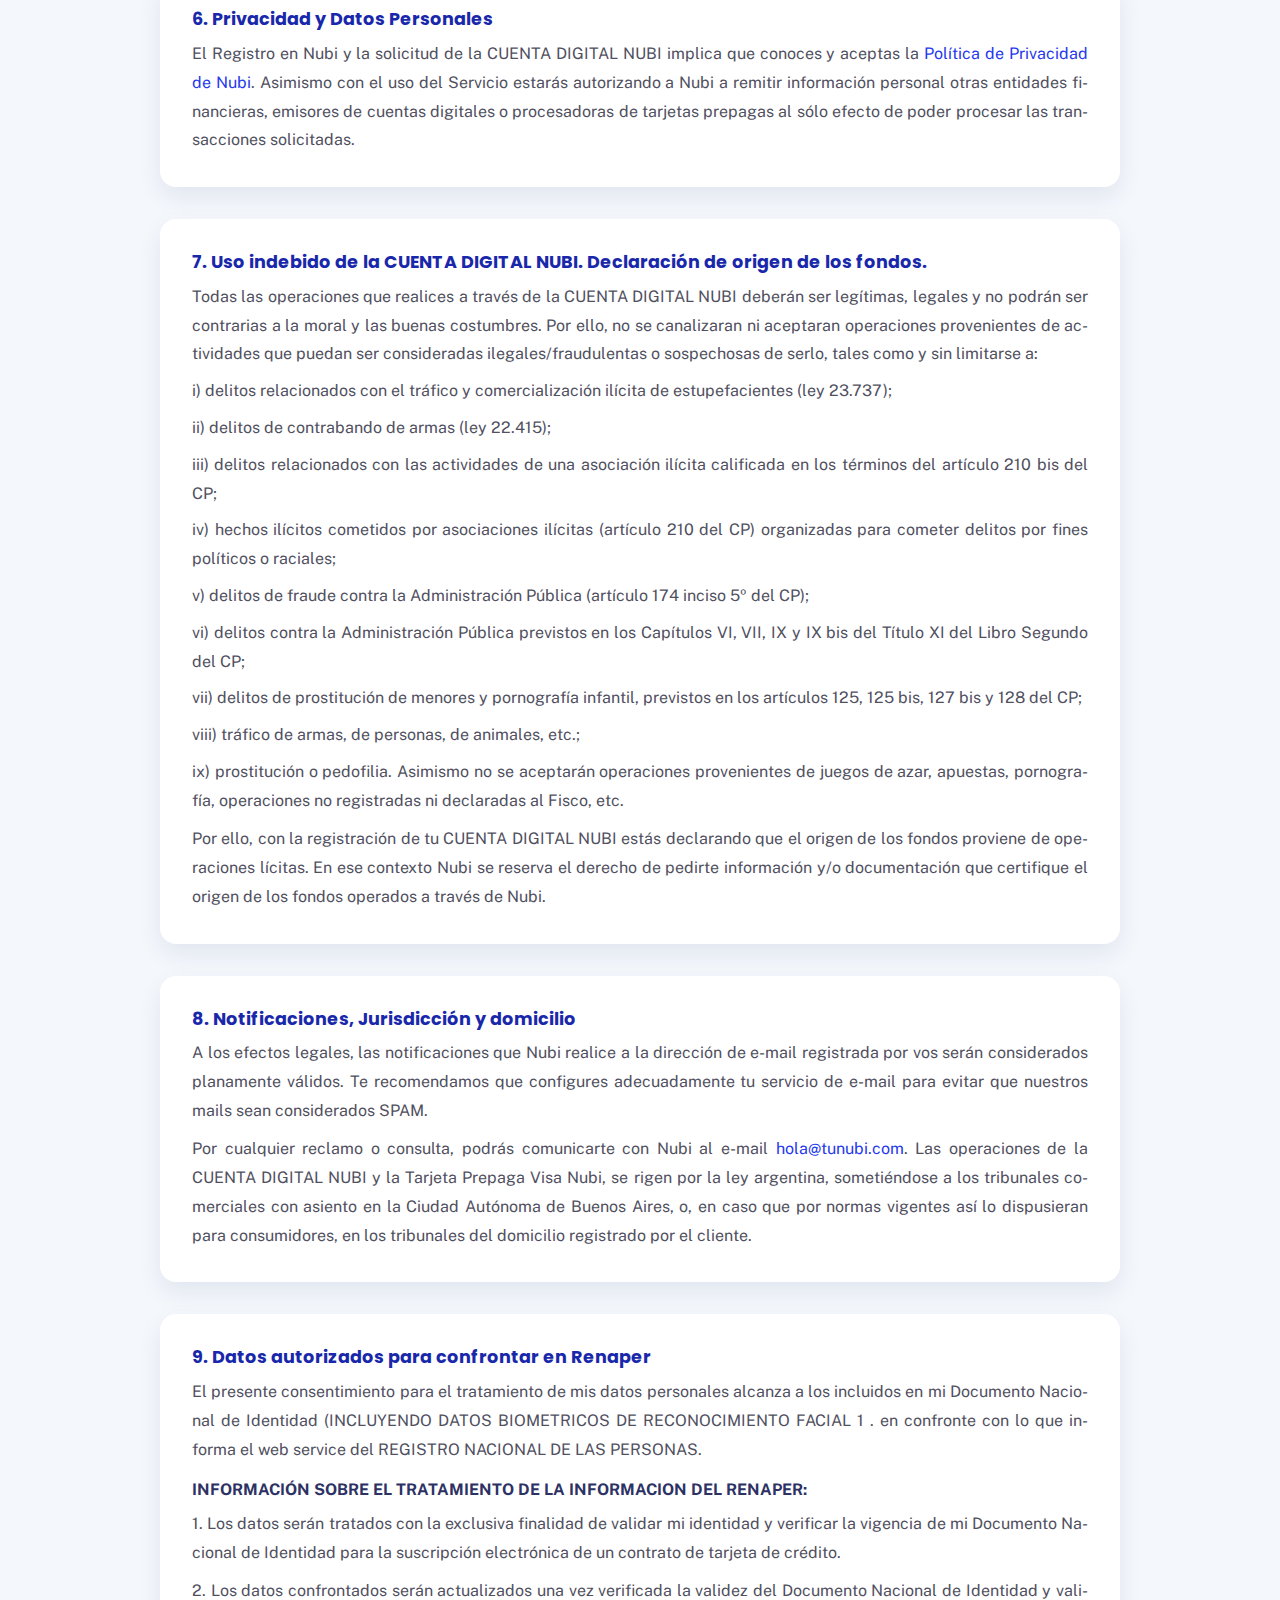
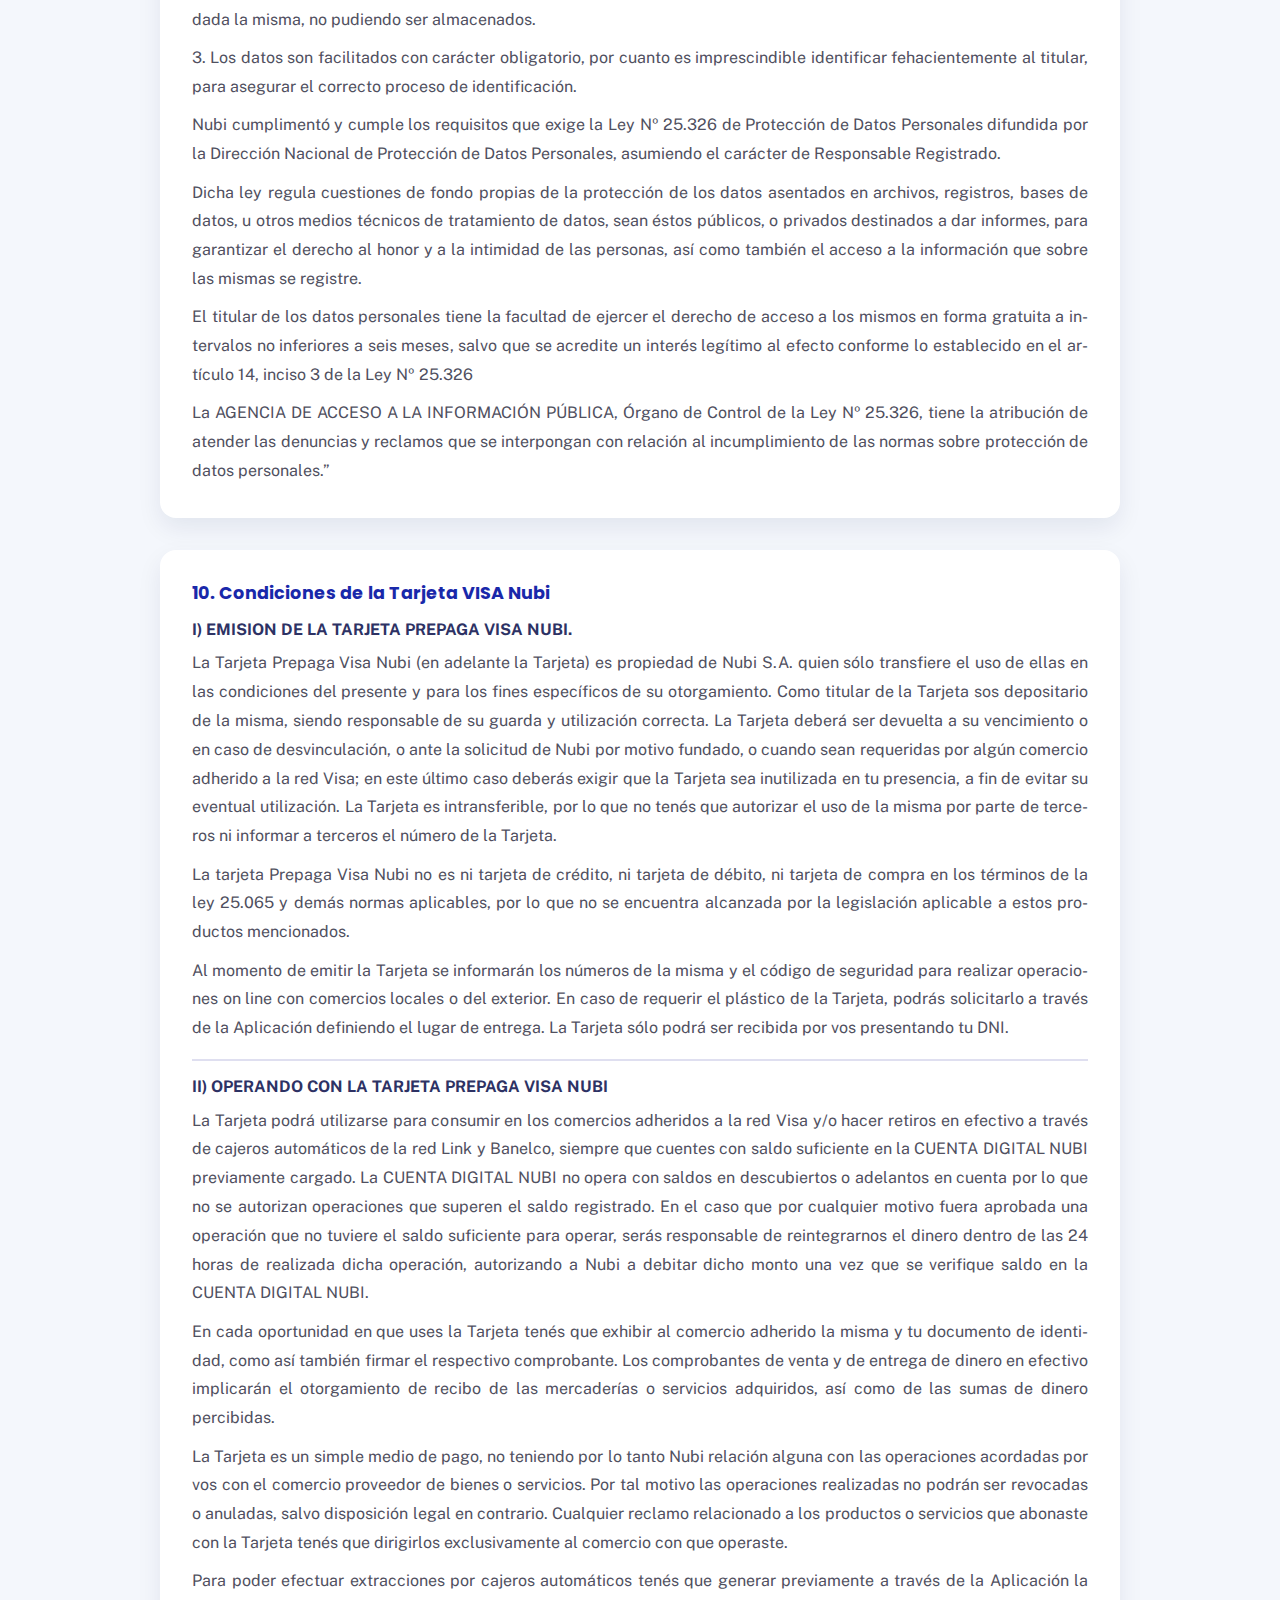
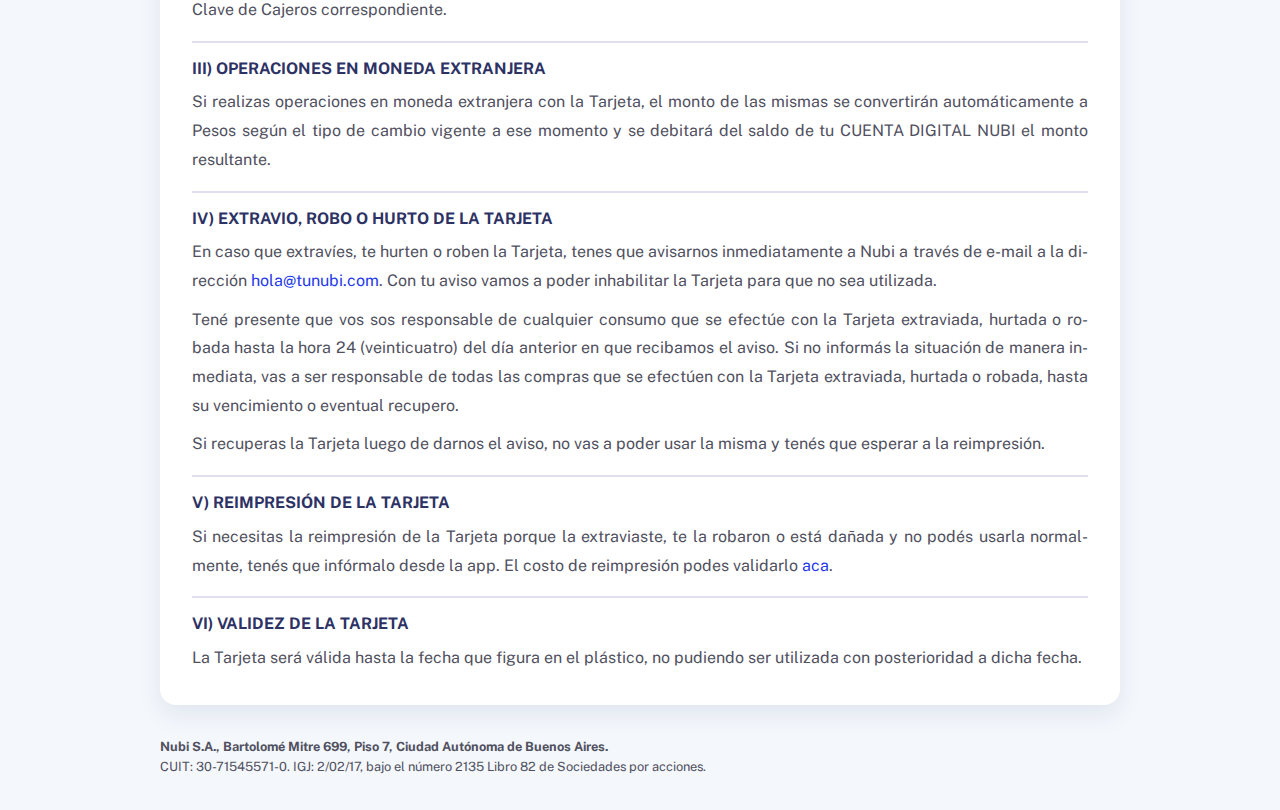
==== commit db434b75: "Ajustes Tablas" ====
--- a/index.html
+++ b/index.html
@@ -81,7 +81,7 @@
                     <span class="item-title">4. </span>Cargar mediante transferencia de una CUENTA DIGITAL NUBI de otra persona.
                 </li>
             </ol>
-            <p>Tené presente los límites establecidos para cualquiera de las opciones antes mencionadas en:
+            <p>Tené presente los <a href="./limites-por-transaccion/index.html" target="_blank">límites establecidos</a> para cualquiera de las opciones antes mencionadas.
             </p>
             <!-- Límites de Transacciones -->
             <!--
@@ -112,7 +112,6 @@
                 </tbody>
             </table>
             -->
-            <img class="table" src="img/tabla-operaciones_ingreso_de_cuenta.png" alt="Tabla de Operaciones de Ingreso de Cuenta">
             <p>Todas las cargas que realices, independientemente de la opción utilizada, se reflejarán en tu CUENTA DIGITAL NUBI en forma inmediata.
             </p>
             <hr>
@@ -198,8 +197,7 @@
 
             <p>Nubi podrá bajo su exclusivo criterio y decisión, bonificar todos o algunos de los valores expresados en el presente por un tiempo limitado o ilimitado, y podrá dar de baja las bonificaciones aquí establecidas, previa notificación con 60 días de anticipación mediante e-mail dirigido a la dirección informada por vos al momento de registrarte.</p>
             <p>Toda modificación a las comisiones y gastos será notificada con 60 días de anticipación de anticipación mediante e-mail dirigido a la dirección informada por vos al momento de registrarte.</p>
-            <p>Podes encontrar acá el detalle:</p>
-            <img class="table" src="img/tabla-operaciones_egreso_de_cuenta.png" alt="Tabla de Operaciones de Ingreso de Cuenta">
+            <p>Podes encontrar acá el detalle de los <a href="./comisiones-y-gastos/index.html" target="_blank">gastos y comisiones</a>.</p>
         </div>
         <div class="contenido">
             <h4>4. Responsabilidades vinculadas a tu CUENTA DIGITAL NUBI y/o la Tarjeta Prepaga Visa Nubi</h4>
@@ -297,8 +295,7 @@
             <p>Si recuperas la Tarjeta luego de darnos el aviso, no vas a poder usar la misma y tenés que esperar a la reimpresión.</p>
             <hr>
             <h5>V) REIMPRESIÓN DE LA TARJETA</h5>
-            <p>Si necesitas la reimpresión de la Tarjeta porque la extraviaste, te la robaron o está dañada y no podés usarla normalmente, tenés que infórmalo desde la app. El costo de reimpresión podes validarlo aca:</p>
-            <img class="table" src="img/tabla-gastos_y_comisiones.png" alt="Tabla de Operaciones de Ingreso de Cuenta">
+            <p>Si necesitas la reimpresión de la Tarjeta porque la extraviaste, te la robaron o está dañada y no podés usarla normalmente, tenés que infórmalo desde la app. El costo de reimpresión podes validarlo <a href="./comisiones-y-gastos/index.html" target="_blank">aca</a>.</p>
             <hr>
             <h5>VI) VALIDEZ DE LA TARJETA</h5>
             <p>La Tarjeta será válida hasta la fecha que figura en el plástico, no pudiendo ser utilizada con posterioridad a dicha fecha.</p>
--- a/styles.css
+++ b/styles.css
@@ -76,6 +76,10 @@
 font-size: 1.1em;
 color: #1928AA;
 margin-top: 1em;
+}
+
+h4:first-child {
+margin-top: 0em;
 }
 
 h5 {
@@ -172,9 +176,10 @@
 
 .footer {
 text-align: center;
-padding: 2em;
+padding: 0 0 2em ;
 margin: auto;
-max-width: 1220px;
+max-width: 960px;
+width: 100%;
 }
 
 .footer p {
@@ -211,17 +216,17 @@
 font-size: 1.25em;
 margin-top: 1.1em;
 }
-    
+
 .contenido {
 border-radius: 0px;
 padding: 1em;
 margin-bottom: 1em;
 }
-    
+
 .span-intro {
 margin: 2em auto 0em;
 }
-    
+
 .footer {
 padding: 0.6em;
 }
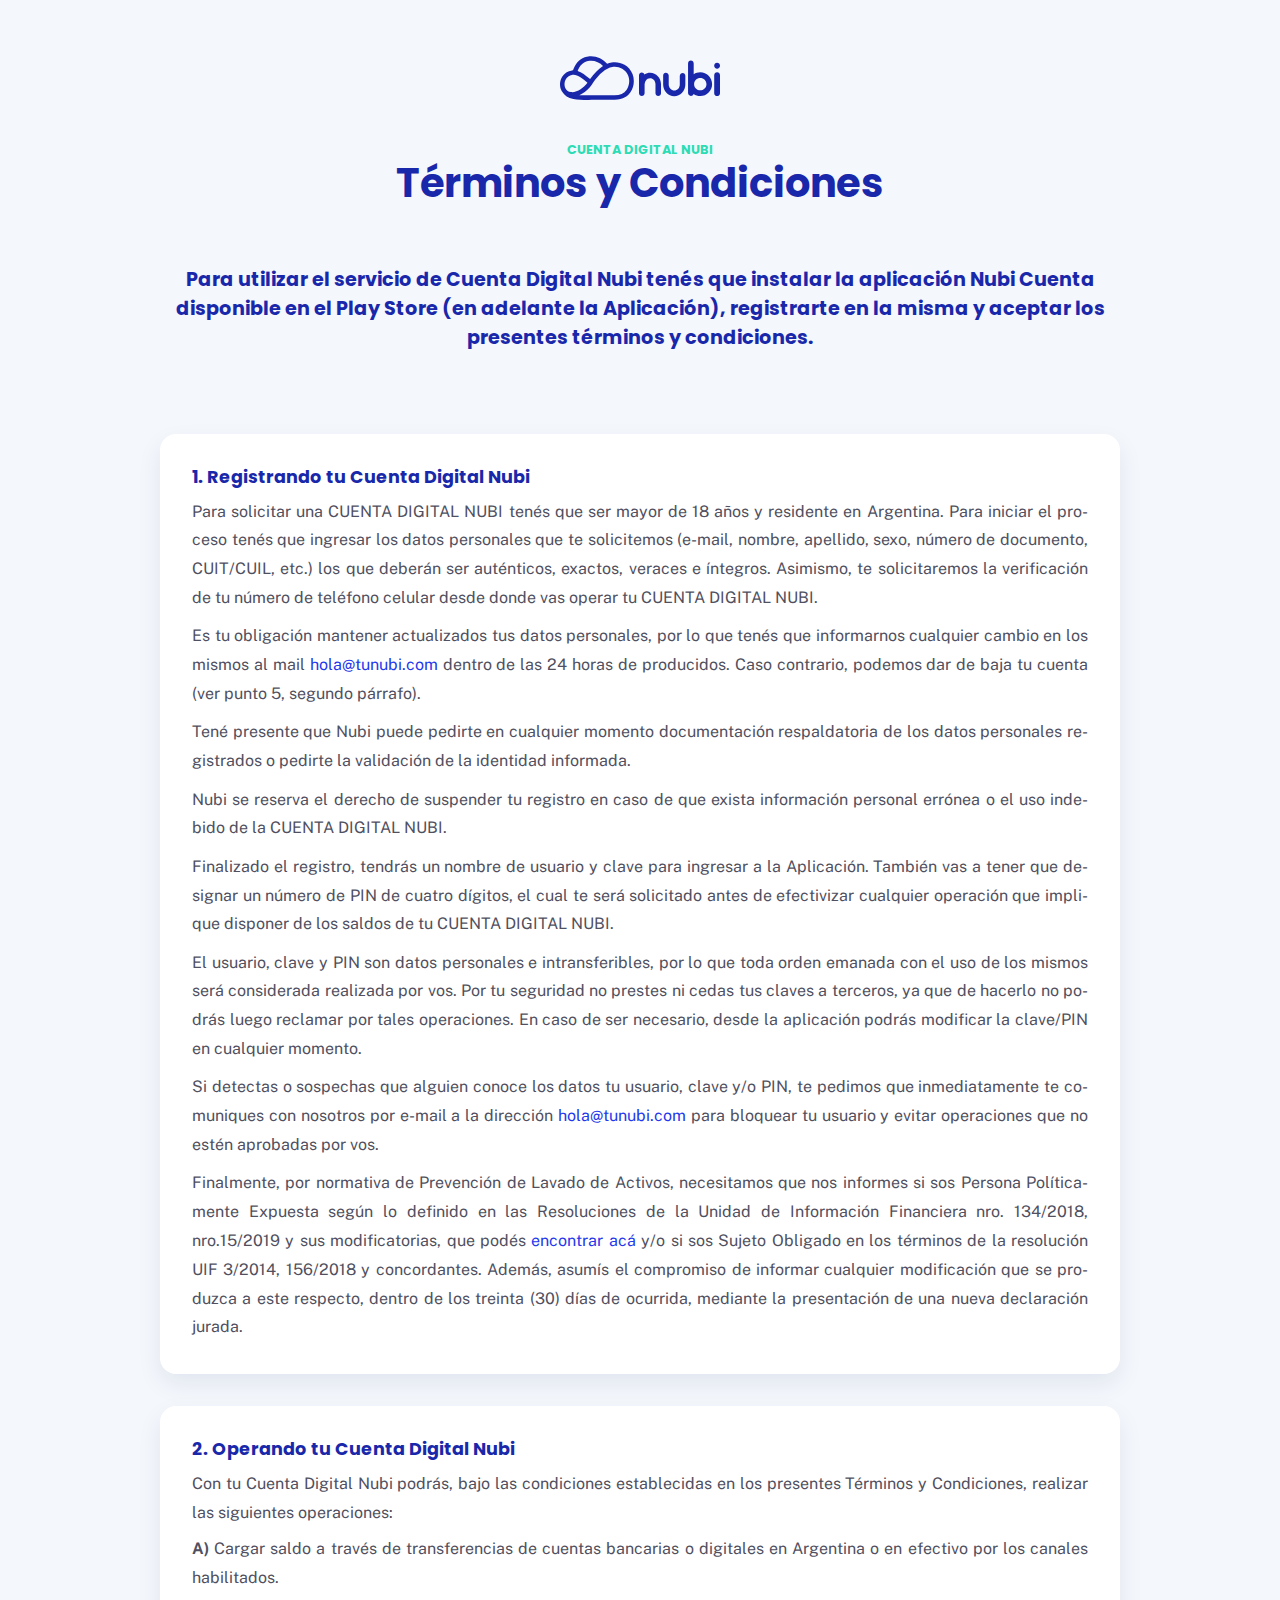
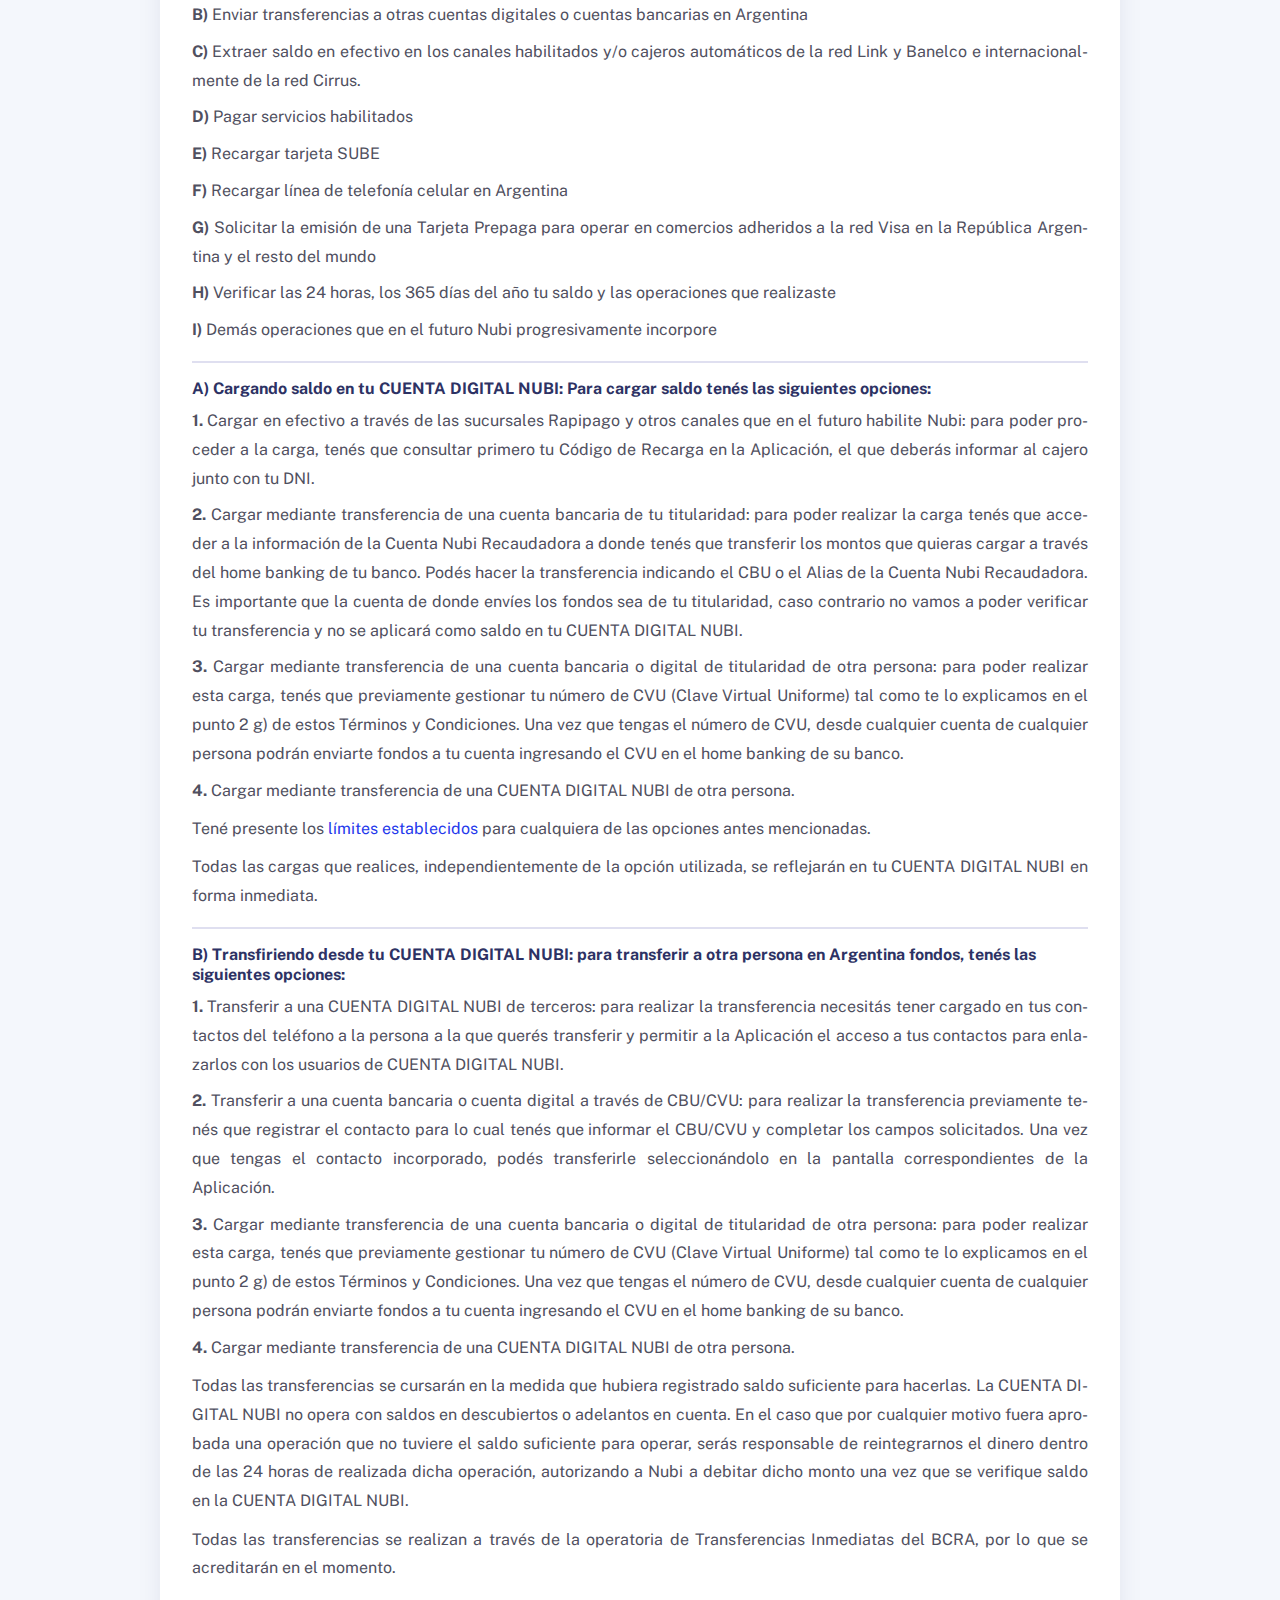
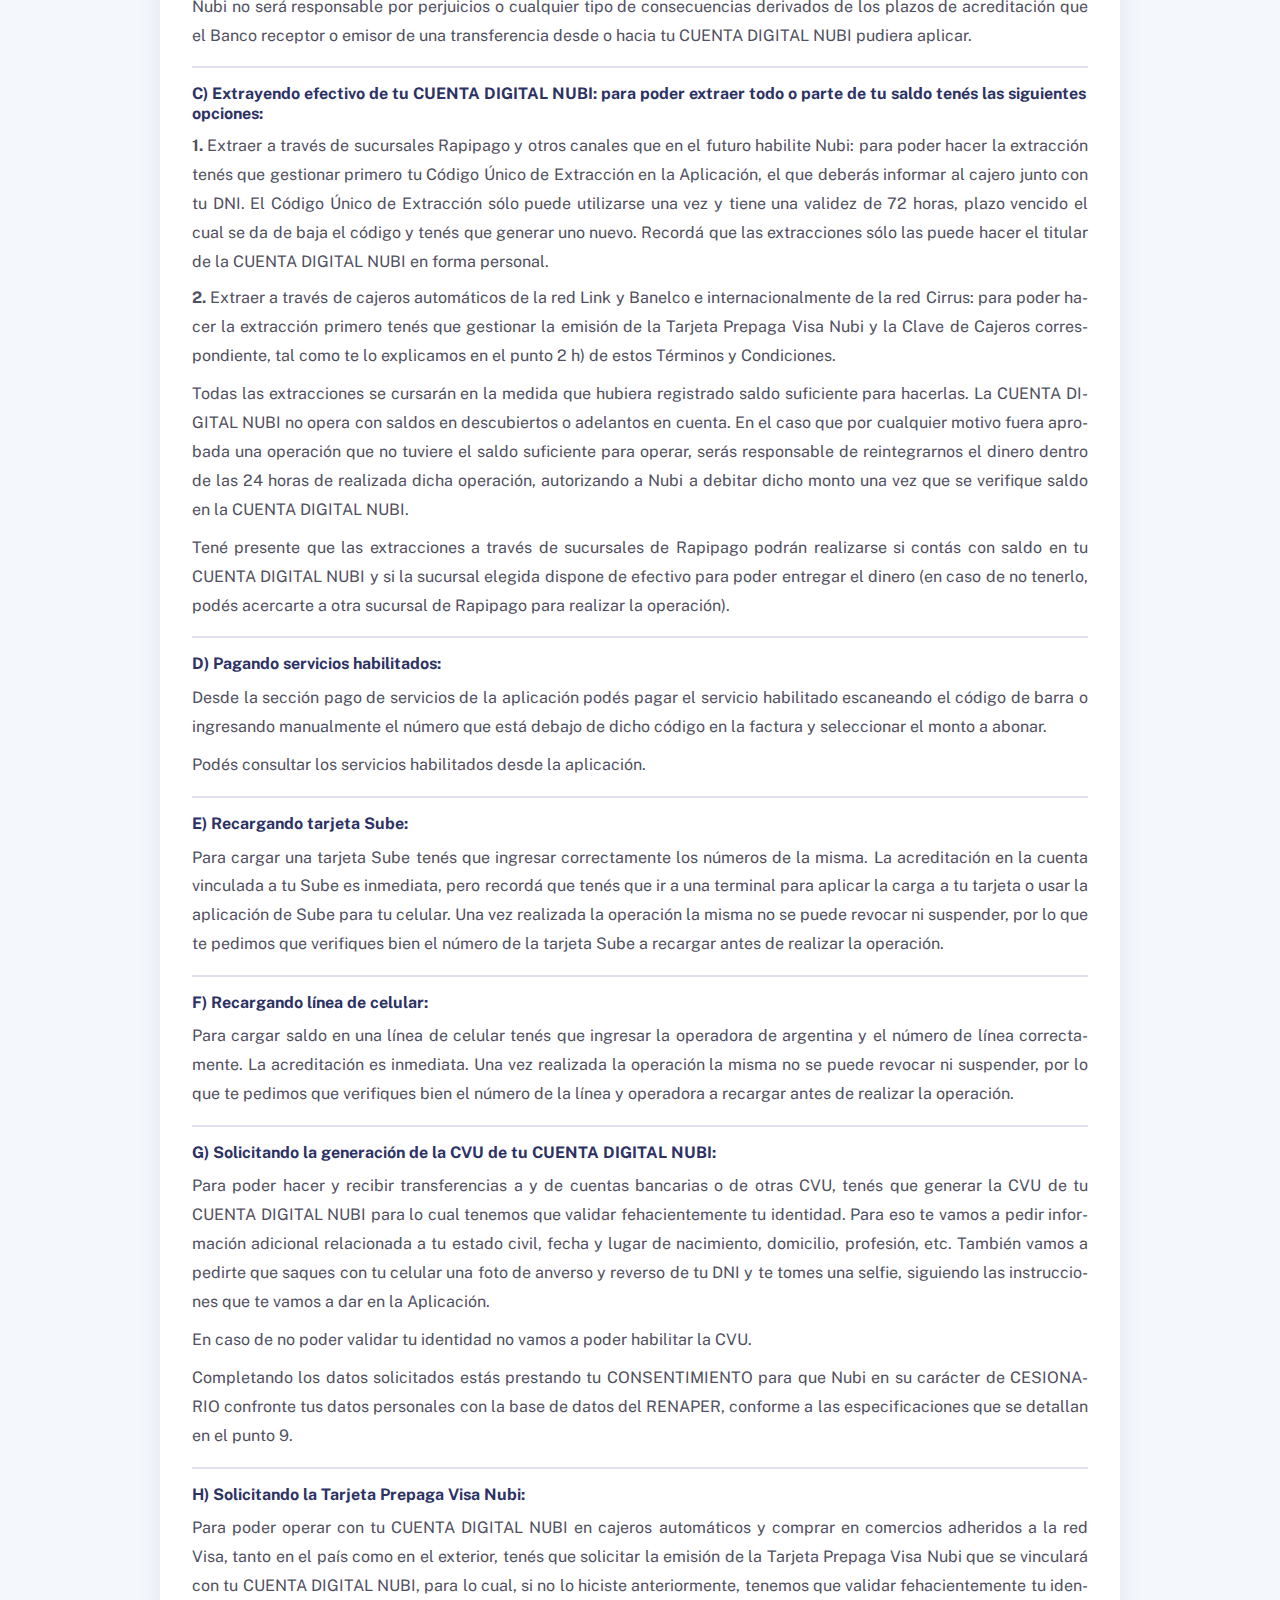
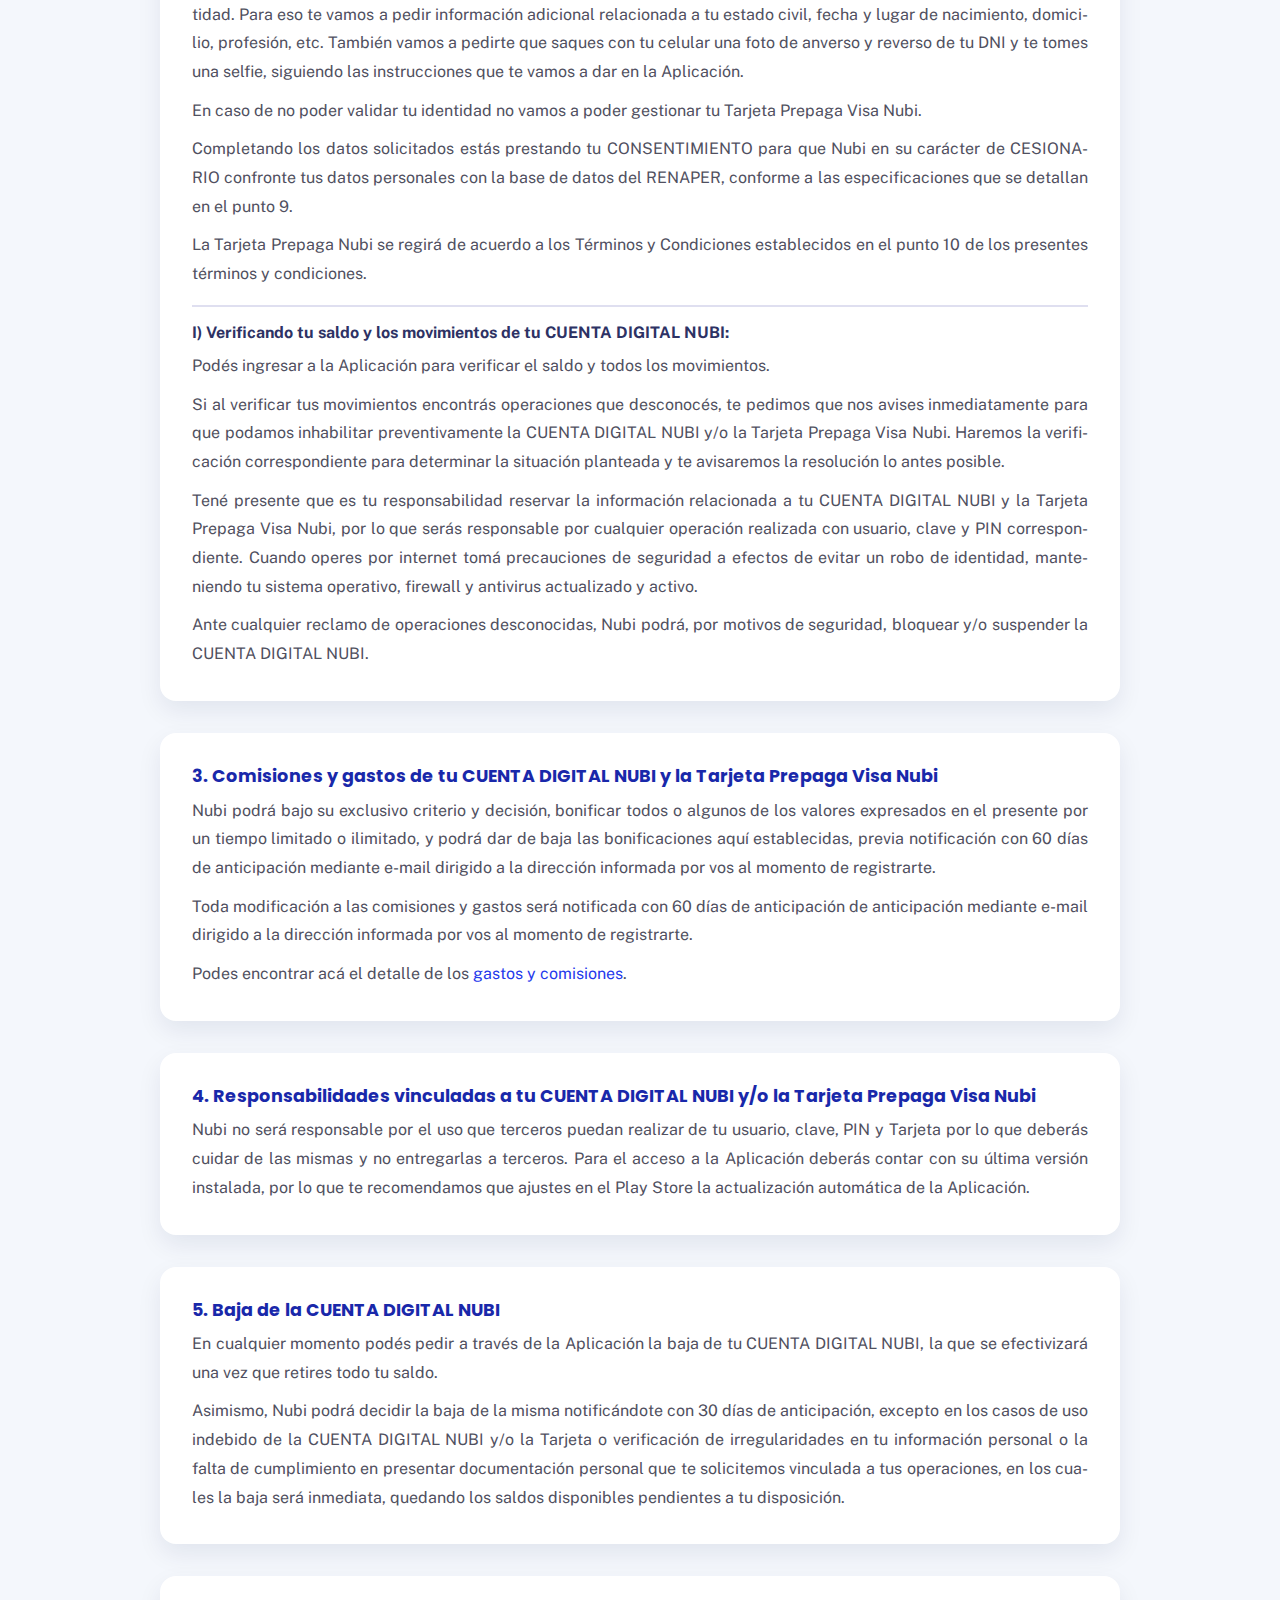
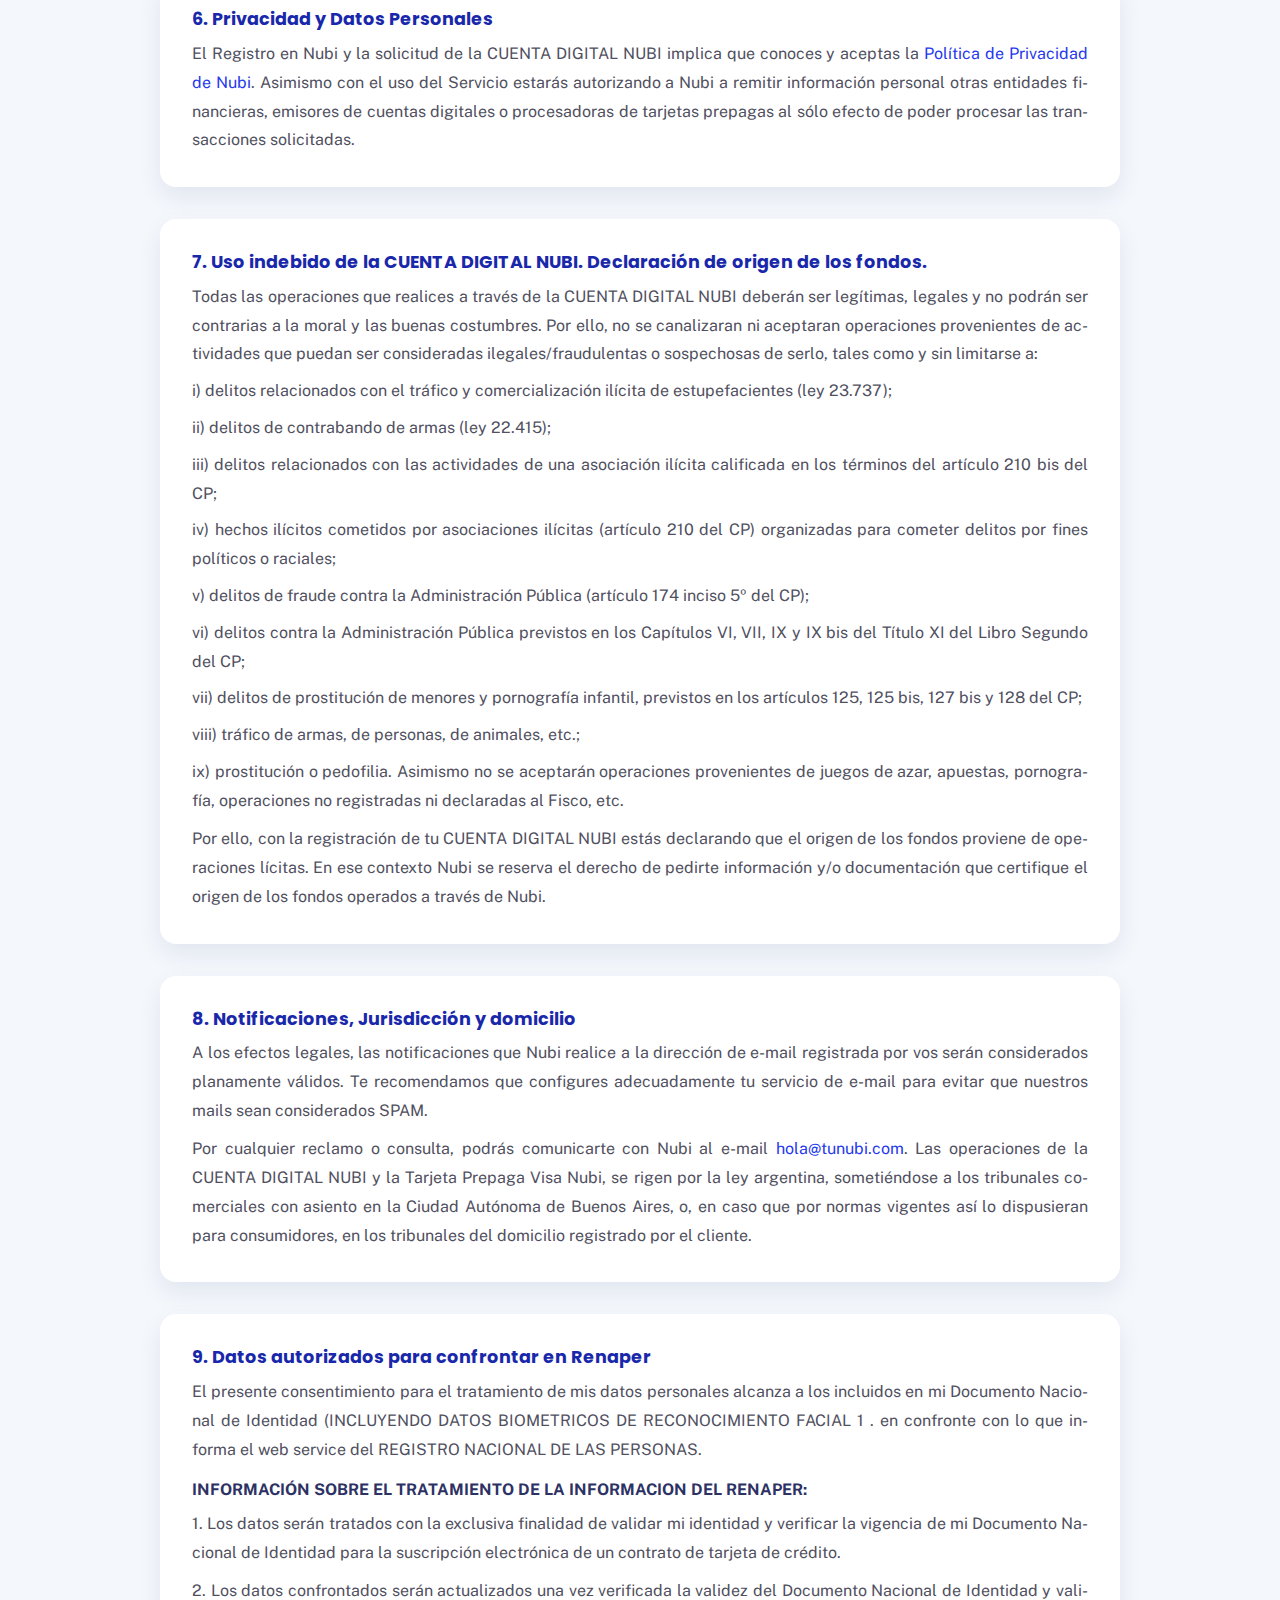
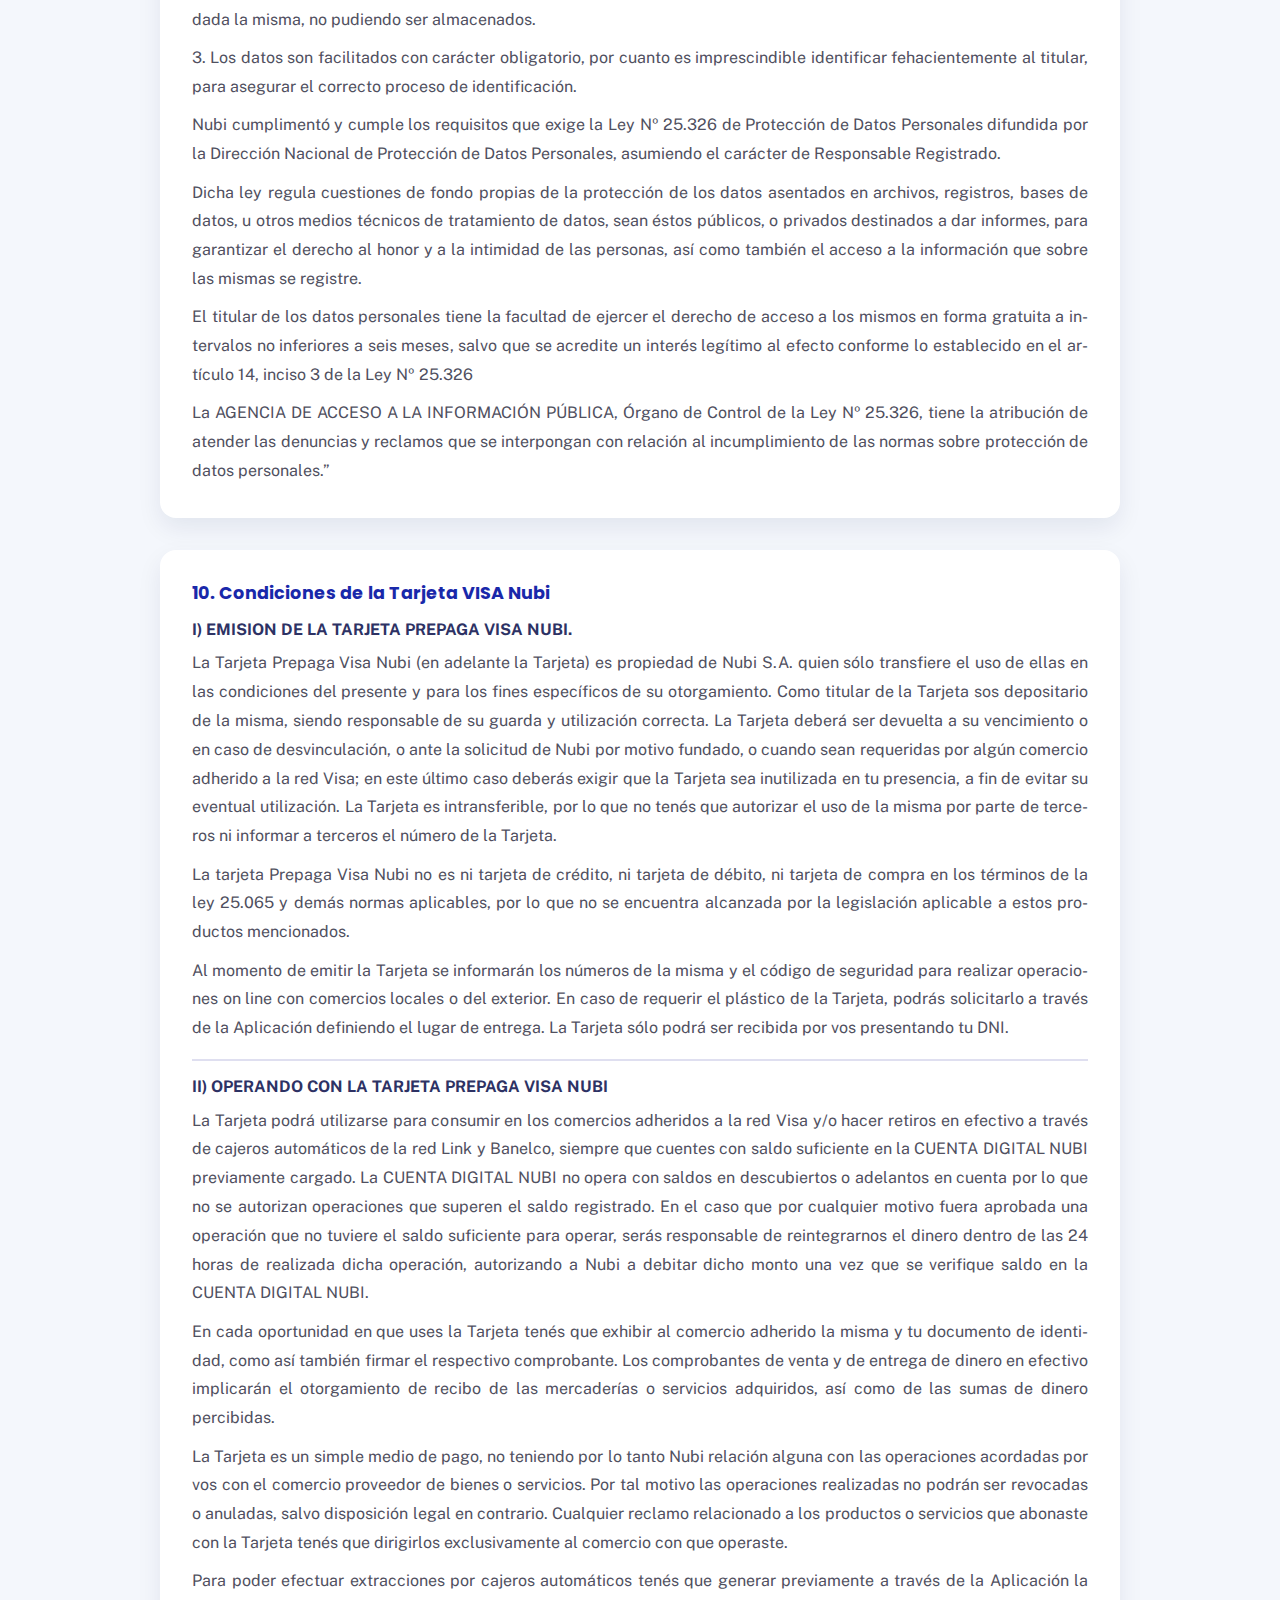
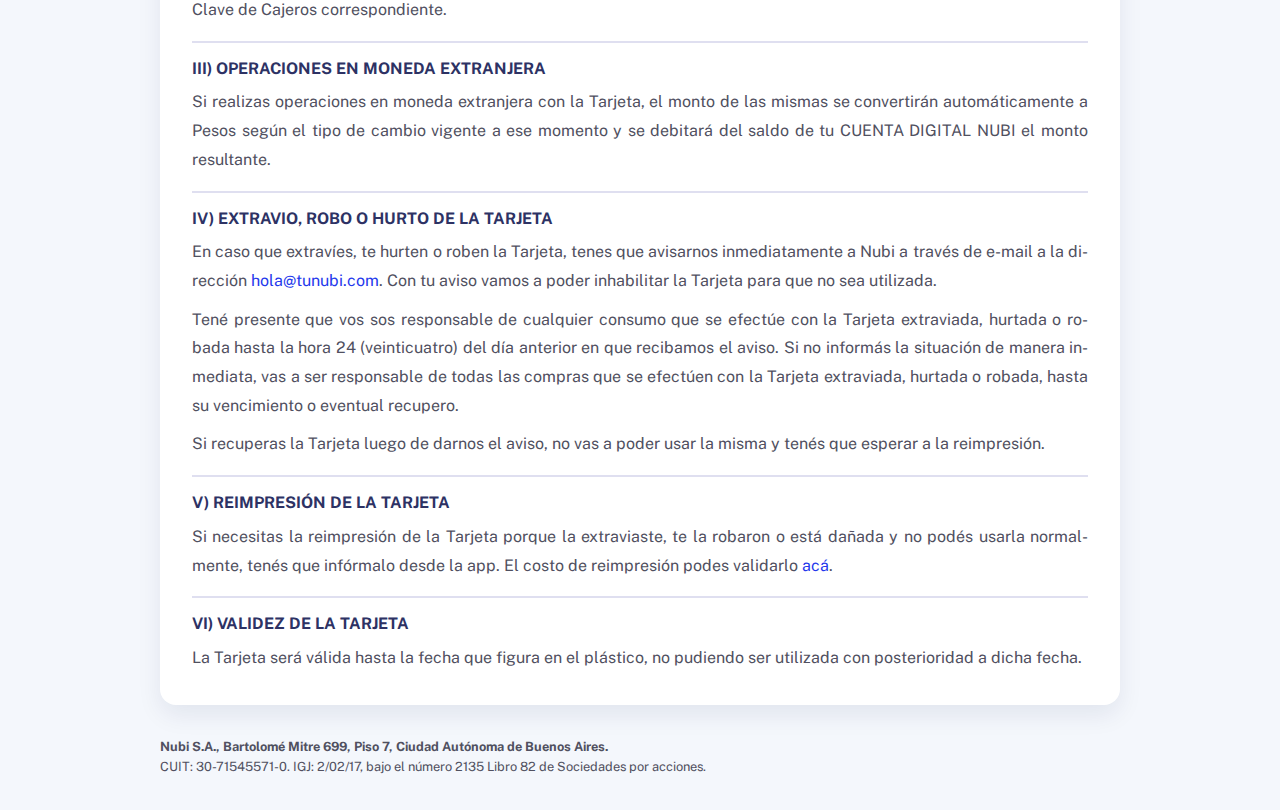
==== commit 52f187e5: "Ajuste de tipeo" ====
--- a/index.html
+++ b/index.html
@@ -295,7 +295,7 @@
             <p>Si recuperas la Tarjeta luego de darnos el aviso, no vas a poder usar la misma y tenés que esperar a la reimpresión.</p>
             <hr>
             <h5>V) REIMPRESIÓN DE LA TARJETA</h5>
-            <p>Si necesitas la reimpresión de la Tarjeta porque la extraviaste, te la robaron o está dañada y no podés usarla normalmente, tenés que infórmalo desde la app. El costo de reimpresión podes validarlo <a href="./comisiones-y-gastos/index.html" target="_blank">aca</a>.</p>
+            <p>Si necesitas la reimpresión de la Tarjeta porque la extraviaste, te la robaron o está dañada y no podés usarla normalmente, tenés que infórmalo desde la app. El costo de reimpresión podes validarlo <a href="./comisiones-y-gastos/index.html" target="_blank">acá</a>.</p>
             <hr>
             <h5>VI) VALIDEZ DE LA TARJETA</h5>
             <p>La Tarjeta será válida hasta la fecha que figura en el plástico, no pudiendo ser utilizada con posterioridad a dicha fecha.</p>
